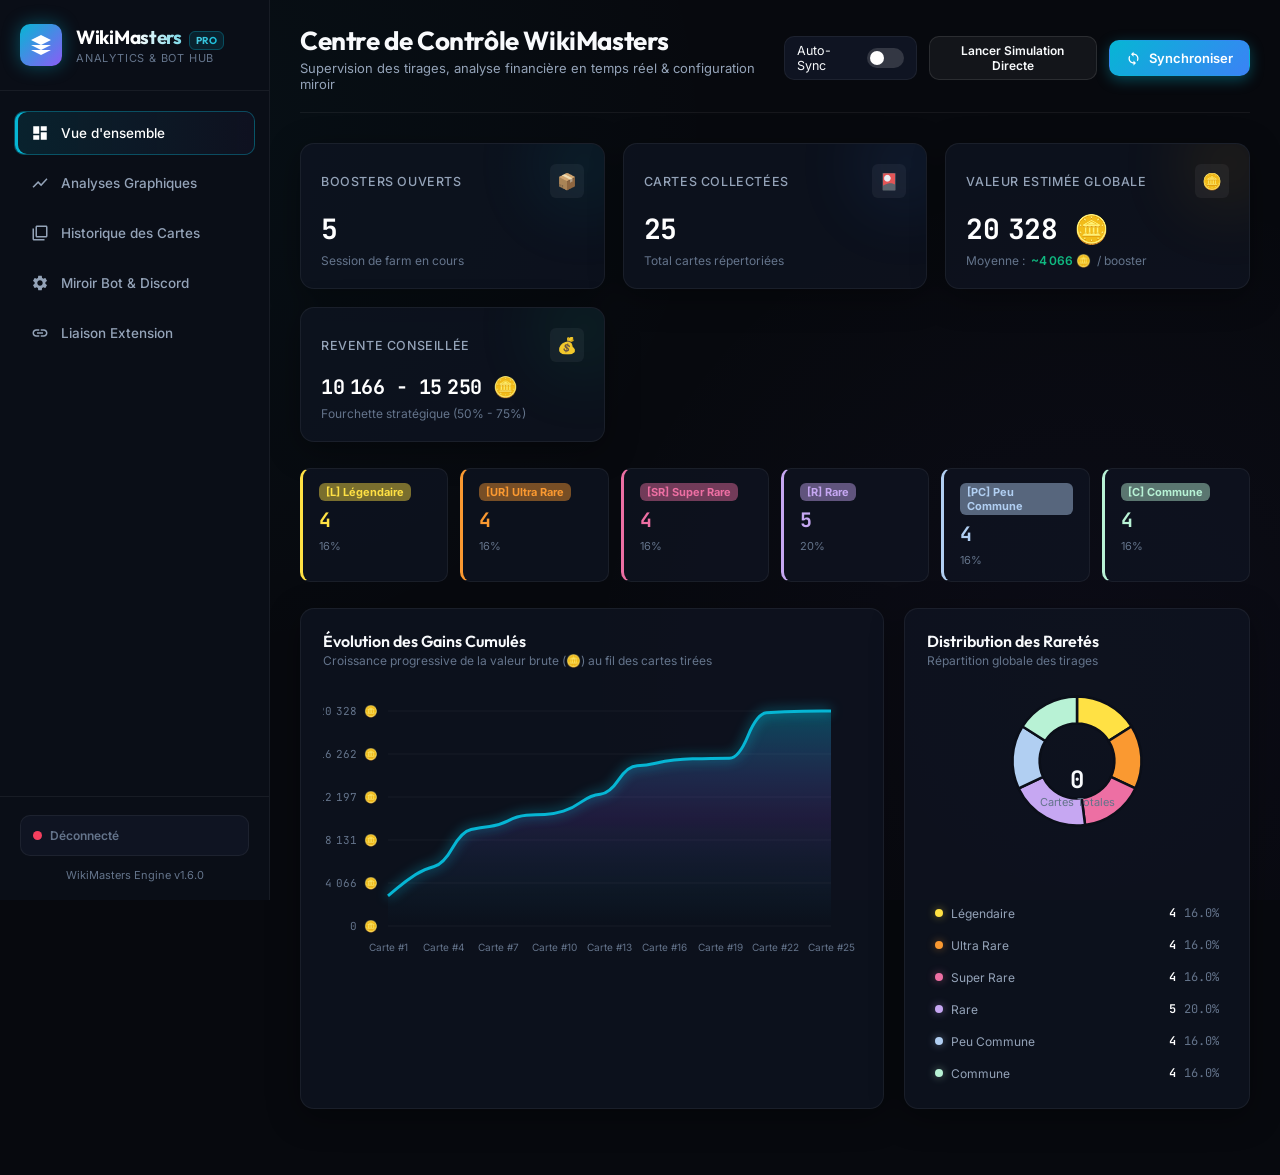
==== dashboard/index.html @ 85a4d736 "first commit" ====
<!DOCTYPE html>
<html lang="fr">
<head>
  <meta charset="UTF-8">
  <meta name="viewport" content="width=device-width, initial-scale=1.0">
  <title>WikiMasters — Dashboard Central & Moteur Économique</title>
  <meta name="description" content="Dashboard Web moderne pour centraliser les statistiques, l'historique et la configuration de l'extension WikiMasters.">
  <link rel="stylesheet" href="./styles.css">
  <link rel="icon" href="data:image/svg+xml,<svg xmlns='http://www.w3.org/2000/svg' viewBox='0 0 24 24' fill='%2306b6d4'><path d='M12 2L2 7l10 5 10-5-10-5zM2 17l10 5 10-5M2 12l10 5 10-5'/></svg>">
</head>
<body>

  <div class="dashboard-layout">
    <!-- ====================================================================
         SIDEBAR NAVIGATION GAUCHE
         ==================================================================== -->
    <aside class="dashboard-sidebar">
      <div class="brand-section">
        <div class="brand-logo-icon">
          <svg width="24" height="24" viewBox="0 0 24 24" fill="#ffffff">
            <path d="M12 2L2 7l10 5 10-5-10-5zM2 17l10 5 10-5M2 12l10 5 10-5"/>
          </svg>
        </div>
        <div>
          <div class="brand-title">WikiMasters <span class="brand-badge">PRO</span></div>
          <div class="brand-subtitle">Analytics & Bot Hub</div>
        </div>
      </div>

      <nav class="nav-menu">
        <a class="nav-item active" data-tab="tab-overview" id="nav-overview">
          <svg class="nav-icon" viewBox="0 0 24 24"><path d="M3 13h8V3H3v10zm0 8h8v-6H3v6zm10 0h8V11h-8v10zm0-18v6h8V3h-8z"/></svg>
          Vue d'ensemble
        </a>
        <a class="nav-item" data-tab="tab-charts" id="nav-charts">
          <svg class="nav-icon" viewBox="0 0 24 24"><path d="M3.5 18.49l6-6.01 4 4L22 6.92l-1.41-1.41-7.09 7.97-4-4L2 16.99z"/></svg>
          Analyses Graphiques
        </a>
        <a class="nav-item" data-tab="tab-cards" id="nav-cards">
          <svg class="nav-icon" viewBox="0 0 24 24"><path d="M4 6H2v14c0 1.1.9 2 2 2h14v-2H4V6zm16-4H8c-1.1 0-2 .9-2 2v12c0 1.1.9 2 2 2h12c1.1 0 2-.9 2-2V4c0-1.1-.9-2-2-2zm0 14H8V4h12v12z"/></svg>
          Historique des Cartes
        </a>
        <a class="nav-item" data-tab="tab-config" id="nav-config">
          <svg class="nav-icon" viewBox="0 0 24 24"><path d="M19.14 12.94c.04-.3.06-.61.06-.94 0-.32-.02-.64-.07-.94l2.03-1.58c.18-.14.23-.41.12-.61l-1.92-3.32c-.12-.22-.37-.29-.59-.22l-2.39.96c-.5-.38-1.03-.7-1.62-.94l-.36-2.54c-.04-.24-.24-.41-.48-.41h-3.84c-.24 0-.43.17-.47.41l-.36 2.54c-.59.24-1.13.57-1.62.94l-2.39-.96c-.22-.08-.47 0-.59.22L2.74 8.87c-.12.21-.08.47.12.61l2.03 1.58c-.05.3-.09.63-.09.94s.02.64.07.94l-2.03 1.58c-.18.14-.23.41-.12.61l1.92 3.32c.12.22.37.29.59.22l2.39-.96c.5.38 1.03.7 1.62.94l.36 2.54c.05.24.24.41.48.41h3.84c.24 0 .44-.17.47-.41l.36-2.54c.59-.24 1.13-.56 1.62-.94l2.39.96c.22.08.47 0 .59-.22l1.92-3.32c.12-.22.07-.47-.12-.61l-2.01-1.58zM12 15.6c-1.98 0-3.6-1.62-3.6-3.6s1.62-3.6 3.6-3.6 3.6 1.62 3.6 3.6-1.62 3.6-3.6 3.6z"/></svg>
          Miroir Bot & Discord
        </a>
        <a class="nav-item" data-tab="tab-bridge" id="nav-bridge">
          <svg class="nav-icon" viewBox="0 0 24 24"><path d="M17 7h-4v2h4c1.65 0 3 1.35 3 3s-1.35 3-3 3h-4v2h4c2.76 0 5-2.24 5-5s-2.24-5-5-5zm-6 8H7c-1.65 0-3-1.35-3-3s1.35-3 3-3h4V7H7c-2.76 0-5 2.24-5 5s2.24 5 5 5h4v-2zm-3-4h8v2H8z"/></svg>
          Liaison Extension
        </a>
      </nav>

      <div class="sidebar-footer">
        <div class="sidebar-status-box">
          <div class="status-indicator">
            <span class="status-dot disconnected" id="sidebar-status-dot"></span>
            <span id="sidebar-status-text">Déconnecté</span>
          </div>
        </div>
        <p style="text-align: center;">WikiMasters Engine v1.6.0</p>
      </div>
    </aside>

    <!-- ====================================================================
         CONTENU PRINCIPAL DU DASHBOARD
         ==================================================================== -->
    <main class="dashboard-main">
      
      <!-- TOP HEADER BAR -->
      <header class="top-header">
        <div class="header-title-group">
          <h1>Centre de Contrôle WikiMasters</h1>
          <p>Supervision des tirages, analyse financière en temps réel & configuration miroir</p>
        </div>

        <div class="header-actions">
          <div class="auto-sync-wrapper">
            <span>Auto-Sync</span>
            <label class="switch">
              <input type="checkbox" id="toggle-auto-sync">
              <span class="slider"></span>
            </label>
          </div>

          <button class="btn btn-secondary btn-sm" id="btn-toggle-simulation">
            Lancer Simulation Directe
          </button>

          <button class="btn btn-primary" id="btn-sync-now">
            <svg width="15" height="15" viewBox="0 0 24 24" fill="currentColor"><path d="M12 4V1L8 5l4 4V6c3.31 0 6 2.69 6 6 0 1.01-.25 1.97-.7 2.8l1.46 1.46C19.54 15.03 20 13.57 20 12c0-4.42-3.58-8-8-8zm0 14c-3.31 0-6-2.69-6-6 0-1.01.25-1.97.7-2.8L5.24 7.74C4.46 8.97 4 10.43 4 12c0 4.42 3.58 8 8 8v3l4-4-4-4v3z"/></svg>
            Synchroniser
          </button>
        </div>
      </header>

      <!-- ==================================================================
           ONGLET 1 : VUE D'ENSEMBLE (KPIs & RÉSUMÉ)
           ================================================================== -->
      <section class="tab-pane active" id="tab-overview">
        <!-- GRILLE DES KPIS -->
        <div class="kpi-grid">
          <div class="kpi-card">
            <div class="kpi-card-glow"></div>
            <div class="kpi-header">
              <span class="kpi-label">Boosters Ouverts</span>
              <div class="kpi-icon-box">📦</div>
            </div>
            <div class="kpi-value" id="kpi-val-boosters">0</div>
            <div class="kpi-subtext">Session de farm en cours</div>
          </div>

          <div class="kpi-card">
            <div class="kpi-card-glow" style="background: var(--cyber-blue);"></div>
            <div class="kpi-header">
              <span class="kpi-label">Cartes Collectées</span>
              <div class="kpi-icon-box">🎴</div>
            </div>
            <div class="kpi-value" id="kpi-val-cards">0</div>
            <div class="kpi-subtext">Total cartes répertoriées</div>
          </div>

          <div class="kpi-card">
            <div class="kpi-card-glow" style="background: var(--cyber-amber);"></div>
            <div class="kpi-header">
              <span class="kpi-label">Valeur Estimée Globale</span>
              <div class="kpi-icon-box">🪙</div>
            </div>
            <div class="kpi-value" id="kpi-val-total-value">0 🪙</div>
            <div class="kpi-subtext">
              Moyenne : <span class="highlight-gain" id="kpi-val-avg-booster">~0 🪙</span> / booster
            </div>
          </div>

          <div class="kpi-card">
            <div class="kpi-card-glow" style="background: var(--cyber-emerald);"></div>
            <div class="kpi-header">
              <span class="kpi-label">Revente Conseillée</span>
              <div class="kpi-icon-box">💰</div>
            </div>
            <div class="kpi-value" style="font-size: 20px;" id="kpi-val-resale-range">0 - 0 🪙</div>
            <div class="kpi-subtext">Fourchette stratégique (50% - 75%)</div>
          </div>
        </div>

        <!-- BANDEAU DES RARETÉS -->
        <div class="rarity-pills-strip">
          <div class="rarity-pill-card" style="border-left: 3px solid var(--gem-l);">
            <div class="pill-header">
              <span class="pill-tag" style="background: var(--gem-l-glow); color: var(--gem-l);">[L] Légendaire</span>
            </div>
            <div class="pill-count" id="pill-count-l" style="color: var(--gem-l);">0</div>
            <div class="pill-rate" id="pill-rate-l">0.0%</div>
          </div>

          <div class="rarity-pill-card" style="border-left: 3px solid var(--gem-ur);">
            <div class="pill-header">
              <span class="pill-tag" style="background: var(--gem-ur-glow); color: var(--gem-ur);">[UR] Ultra Rare</span>
            </div>
            <div class="pill-count" id="pill-count-ur" style="color: var(--gem-ur);">0</div>
            <div class="pill-rate" id="pill-rate-ur">0.0%</div>
          </div>

          <div class="rarity-pill-card" style="border-left: 3px solid var(--gem-sr);">
            <div class="pill-header">
              <span class="pill-tag" style="background: var(--gem-sr-glow); color: var(--gem-sr);">[SR] Super Rare</span>
            </div>
            <div class="pill-count" id="pill-count-sr" style="color: var(--gem-sr);">0</div>
            <div class="pill-rate" id="pill-rate-sr">0.0%</div>
          </div>

          <div class="rarity-pill-card" style="border-left: 3px solid var(--gem-r);">
            <div class="pill-header">
              <span class="pill-tag" style="background: var(--gem-r-glow); color: var(--gem-r);">[R] Rare</span>
            </div>
            <div class="pill-count" id="pill-count-r" style="color: var(--gem-r);">0</div>
            <div class="pill-rate" id="pill-rate-r">0.0%</div>
          </div>

          <div class="rarity-pill-card" style="border-left: 3px solid var(--gem-pc);">
            <div class="pill-header">
              <span class="pill-tag" style="background: var(--gem-pc-glow); color: var(--gem-pc);">[PC] Peu Commune</span>
            </div>
            <div class="pill-count" id="pill-count-pc" style="color: var(--gem-pc);">0</div>
            <div class="pill-rate" id="pill-rate-pc">0.0%</div>
          </div>

          <div class="rarity-pill-card" style="border-left: 3px solid var(--gem-c);">
            <div class="pill-header">
              <span class="pill-tag" style="background: var(--gem-c-glow); color: var(--gem-c);">[C] Commune</span>
            </div>
            <div class="pill-count" id="pill-count-c" style="color: var(--gem-c);">0</div>
            <div class="pill-rate" id="pill-rate-c">0.0%</div>
          </div>
        </div>

        <!-- GRAPHIQUES DE LA VUE D'ENSEMBLE -->
        <div class="charts-grid-2col">
          <!-- AREA CHART GAINS CUMULÉS -->
          <div class="chart-card">
            <div class="chart-card-header">
              <div class="chart-title-box">
                <h3>Évolution des Gains Cumulés</h3>
                <p>Croissance progressive de la valeur brute (🪙) au fil des cartes tirées</p>
              </div>
            </div>
            <div class="canvas-container">
              <canvas id="canvas-gains-evolution"></canvas>
              <div class="custom-chart-tooltip" id="tooltip-gains-chart"></div>
            </div>
          </div>

          <!-- DONUT CHART RARETÉS -->
          <div class="chart-card">
            <div class="chart-card-header">
              <div class="chart-title-box">
                <h3>Distribution des Raretés</h3>
                <p>Répartition globale des tirages</p>
              </div>
            </div>
            <div class="donut-chart-wrapper">
              <div class="donut-canvas-box">
                <canvas id="canvas-rarity-donut"></canvas>
                <div class="donut-center-info">
                  <div class="donut-center-count" id="donut-center-count">0</div>
                  <div class="donut-center-label" id="donut-center-label">Cartes Totales</div>
                </div>
              </div>
              <div class="donut-legend-container" id="donut-rarity-legend"></div>
            </div>
          </div>
        </div>
      </section>

      <!-- ==================================================================
           ONGLET 2 : ANALYSES GRAPHIQUES APPROFONDIES
           ================================================================== -->
      <section class="tab-pane" id="tab-charts">
        <div class="chart-card" style="margin-bottom: 24px;">
          <div class="chart-card-header">
            <div class="chart-title-box">
              <h3>Paliers de Prix de Revente du Marché</h3>
              <p>Classement du volume de cartes par tranche de valeur économique réelle (en 🪙)</p>
            </div>
          </div>
          <div class="canvas-container" style="height: 250px;">
            <canvas id="canvas-price-tiers"></canvas>
          </div>
        </div>

        <div class="charts-grid-2col">
          <div class="chart-card">
            <div class="chart-card-header">
              <div class="chart-title-box">
                <h3>Métriques & Performance Financière</h3>
                <p>Indicateurs clés de rentabilité et retour sur investissement</p>
              </div>
            </div>
            <div style="display: grid; grid-template-columns: 1fr 1fr; gap: 14px; margin-top: 10px;">
              <div class="stat-cell">
                <div class="stat-cell-label">Carte la plus chère tirée</div>
                <div class="stat-cell-value" id="metrics-top-card" style="color: var(--gem-l);">--</div>
                <div style="font-size: 11px; color: var(--text-muted); margin-top: 2px;" id="metrics-top-card-name">Aucune carte</div>
              </div>
              <div class="stat-cell">
                <div class="stat-cell-label">Moyenne Réelle / Carte</div>
                <div class="stat-cell-value" id="metrics-avg-card" style="color: var(--cyber-cyan);">0 🪙</div>
                <div style="font-size: 11px; color: var(--text-muted); margin-top: 2px;">Sur toutes les raretés</div>
              </div>
              <div class="stat-cell">
                <div class="stat-cell-label">Revente Moyenne / Booster</div>
                <div class="stat-cell-value" id="metrics-resale-booster" style="color: var(--cyber-emerald);">0 🪙</div>
                <div style="font-size: 11px; color: var(--text-muted); margin-top: 2px;">Conseil (50% - 75%)</div>
              </div>
              <div class="stat-cell">
                <div class="stat-cell-label">Taux Drops Rares (SR, UR, L)</div>
                <div class="stat-cell-value" id="metrics-high-tier-rate" style="color: var(--gem-sr);">0.0%</div>
                <div style="font-size: 11px; color: var(--text-muted); margin-top: 2px;">Volume premium</div>
              </div>
            </div>
          </div>

          <div class="chart-card">
            <div class="chart-card-header">
              <div class="chart-title-box">
                <h3>Stratégie de Revente Recommandée</h3>
                <p>Conseils automatiques d'enchères et vente rapide</p>
              </div>
            </div>
            <div style="display: flex; flex-direction: column; gap: 10px; font-size: 12.5px; line-height: 1.5; color: var(--text-secondary); margin-top: 6px;">
              <div style="padding: 10px 14px; background: rgba(255, 225, 68, 0.08); border-left: 3px solid var(--gem-l); border-radius: 4px;">
                <strong style="color: var(--gem-l);">Cartes Légendaires & UR :</strong> Mettre aux enchères à 75% du prix moyen pour maximiser le bénéfice en 🪙.
              </div>
              <div style="padding: 10px 14px; background: rgba(6, 182, 212, 0.08); border-left: 3px solid var(--cyber-cyan); border-radius: 4px;">
                <strong style="color: var(--cyber-cyan);">Cartes Super Rares & Rares :</strong> Vente directe immédiate à 60% pour une rotation rapide de trésorerie.
              </div>
              <div style="padding: 10px 14px; background: rgba(184, 242, 213, 0.08); border-left: 3px solid var(--gem-c); border-radius: 4px;">
                <strong style="color: var(--gem-c);">Cartes Communes :</strong> Défausser ou revente en lot au prix plancher (50%).
              </div>
            </div>
          </div>
        </div>
      </section>

      <!-- ==================================================================
           ONGLET 3 : HISTORIQUE DES CARTES & TABLEAU INTERACTIF
           ================================================================== -->
      <section class="tab-pane" id="tab-cards">
        <div class="table-controls-bar">
          <div class="search-input-box">
            <svg class="search-icon" viewBox="0 0 24 24"><path d="M15.5 14h-.79l-.28-.27C15.41 12.59 16 11.11 16 9.5 16 5.91 13.09 3 9.5 3S3 5.91 3 9.5 5.91 16 9.5 16c1.61 0 3.09-.59 4.23-1.57l.27.28v.79l5 4.99L20.49 19l-4.99-5zm-6 0C7.01 14 5 11.99 5 9.5S7.01 5 9.5 5 14 7.01 14 9.5 11.99 14 9.5 14z"/></svg>
            <input type="text" id="table-search-input" placeholder="Rechercher une carte par nom ou mot-clé...">
          </div>

          <div class="filter-chips-group">
            <button class="filter-chip active" data-rarity="ALL">Toutes</button>
            <button class="filter-chip" data-rarity="L">Légendaires</button>
            <button class="filter-chip" data-rarity="UR">Ultra Rares</button>
            <button class="filter-chip" data-rarity="SR">Super Rares</button>
            <button class="filter-chip" data-rarity="R">Rares</button>
            <button class="filter-chip" data-rarity="PC">Peu Communes</button>
            <button class="filter-chip" data-rarity="C">Communes</button>
          </div>

          <div style="display: flex; align-items: center; gap: 8px;">
            <span style="font-size: 12px; color: var(--text-muted);">Afficher :</span>
            <select id="items-per-page-select" class="form-input" style="width: 75px; padding: 6px 8px;">
              <option value="10">10</option>
              <option value="25">25</option>
              <option value="50">50</option>
              <option value="100">100</option>
            </select>
          </div>
        </div>

        <div class="table-card-container">
          <table class="custom-table">
            <thead>
              <tr>
                <th class="sortable" data-sort="name">Carte</th>
                <th class="sortable" data-sort="rarity">Rareté</th>
                <th class="sortable" data-sort="price">Prix Marché</th>
                <th>Conseil Revente (50-75%)</th>
                <th>Tirage</th>
                <th class="sortable" data-sort="timestamp">Date & Heure</th>
                <th>Actions</th>
              </tr>
            </thead>
            <tbody id="cards-table-body">
              <!-- Rempli dynamiquement par app.js -->
            </tbody>
          </table>

          <div class="table-pagination-bar">
            <span id="pagination-info-text">Chargement...</span>
            <div class="pagination-controls" id="pagination-buttons-container"></div>
          </div>
        </div>
      </section>

      <!-- ==================================================================
           ONGLET 4 : CONFIGURATION MIROIR (BOT & DISCORD)
           ================================================================== -->
      <section class="tab-pane" id="tab-config">
        <div class="config-grid">
          <!-- CARTE DISCORD WEBHOOK -->
          <div class="config-card">
            <div class="config-card-header">
              <h3>
                <svg width="20" height="20" viewBox="0 0 24 24" fill="#5865F2"><path d="M20.317 4.37a19.791 19.791 0 0 0-4.885-1.515.074.074 0 0 0-.079.037c-.21.375-.444.864-.608 1.25a18.27 18.27 0 0 0-5.487 0 12.64 12.64 0 0 0-.617-1.25.077.077 0 0 0-.079-.037A19.736 19.736 0 0 0 3.677 4.37a.07.07 0 0 0-.032.027C.533 9.046-.32 13.58.099 18.057a.082.082 0 0 0 .031.057 19.9 19.9 0 0 0 5.993 3.03.078.078 0 0 0 .084-.028c.462-.63.874-1.295 1.226-1.994.021-.041.001-.09-.041-.106a13.107 13.107 0 0 1-1.872-.892.077.077 0 0 1-.008-.128 10.2 10.2 0 0 0 .372-.292.074.074 0 0 1 .077-.01c3.929 1.793 8.18 1.793 12.061 0a.074.074 0 0 1 .078.01c.12.098.246.198.373.292a.077.077 0 0 1-.006.127 12.299 12.299 0 0 1-1.873.893.077.077 0 0 0-.041.107c.36.698.772 1.362 1.225 1.993a.076.076 0 0 0 .084.028 19.839 19.839 0 0 0 6.002-3.03.077.077 0 0 0 .032-.054c.5-5.177-.838-9.674-3.549-13.66a.061.061 0 0 0-.031-.028z"/></svg>
                Notifications & Webhook Discord
              </h3>
              <label class="switch">
                <input type="checkbox" id="cfg-discord-enabled">
                <span class="slider"></span>
              </label>
            </div>

            <div class="form-group">
              <label class="form-label" for="cfg-webhook-url">URL du Webhook Discord Principal</label>
              <input type="text" id="cfg-webhook-url" class="form-input" placeholder="https://discord.com/api/webhooks/...">
              <div class="form-hint">Webhook vers lequel seront envoyés les embeds de tirage</div>
            </div>

            <div class="form-group">
              <label class="form-label" for="cfg-discord-user-id">ID Utilisateur Discord (Mentions)</label>
              <input type="text" id="cfg-discord-user-id" class="form-input" placeholder="Ex: 123456789012345678">
              <div class="form-hint">Recevra un ping &lt;@ID&gt; lors des drops majeurs (Légendaires / UR)</div>
            </div>

            <div class="form-group">
              <label class="form-label" for="cfg-pause-thread-id">ID du Fil / Salon de Pause</label>
              <input type="text" id="cfg-pause-thread-id" class="form-input" placeholder="Ex: 987654321098765432">
              <div class="form-hint">Fil Discord pour notifier les débuts et fins de cycles de repos</div>
            </div>

            <div class="form-group">
              <label class="form-label" for="cfg-target-cards">Cartes Prioritaires Ciblées (séparées par virgule)</label>
              <input type="text" id="cfg-target-cards" class="form-input" placeholder="Adèle Castillon, Albert Einstein...">
            </div>

            <button class="btn btn-secondary" id="btn-test-discord-webhook" style="width: 100%;">
              Tester le Webhook Discord
            </button>
          </div>

          <!-- CARTE ROUTAGE MULTI-FILS DISCORD -->
          <div class="config-card">
            <div class="config-card-header">
              <h3>Routage des Alertes par Fil Discord</h3>
            </div>

            <!-- ROUTAGE PAR RARETÉ -->
            <div class="form-group">
              <div style="display: flex; justify-content: space-between; align-items: center; margin-bottom: 8px;">
                <span class="form-label" style="margin-bottom: 0;">Routage par Rareté (Thread ID)</span>
                <label class="switch">
                  <input type="checkbox" id="cfg-rarity-routing-toggle">
                  <span class="slider"></span>
                </label>
              </div>

              <div class="routing-threads-list" id="cfg-rarity-threads-group">
                <div class="thread-row">
                  <span class="thread-badge" style="background: var(--gem-l-glow); color: var(--gem-l);">Légendaire</span>
                  <input type="text" id="cfg-thread-l" class="form-input" placeholder="Thread ID Légendaires">
                </div>
                <div class="thread-row">
                  <span class="thread-badge" style="background: var(--gem-ur-glow); color: var(--gem-ur);">Ultra Rare</span>
                  <input type="text" id="cfg-thread-ur" class="form-input" placeholder="Thread ID Ultra Rares">
                </div>
                <div class="thread-row">
                  <span class="thread-badge" style="background: var(--gem-sr-glow); color: var(--gem-sr);">Super Rare</span>
                  <input type="text" id="cfg-thread-sr" class="form-input" placeholder="Thread ID Super Rares">
                </div>
                <div class="thread-row">
                  <span class="thread-badge" style="background: var(--gem-r-glow); color: var(--gem-r);">Rare</span>
                  <input type="text" id="cfg-thread-r" class="form-input" placeholder="Thread ID Rares">
                </div>
                <div class="thread-row">
                  <span class="thread-badge" style="background: var(--gem-pc-glow); color: var(--gem-pc);">Peu Commune</span>
                  <input type="text" id="cfg-thread-pc" class="form-input" placeholder="Thread ID Peu Communes">
                </div>
                <div class="thread-row">
                  <span class="thread-badge" style="background: var(--gem-c-glow); color: var(--gem-c);">Commune</span>
                  <input type="text" id="cfg-thread-c" class="form-input" placeholder="Thread ID Communes">
                </div>
              </div>
            </div>

            <!-- ROUTAGE PAR PALIERS DE PRIX -->
            <div class="form-group" style="margin-top: 18px;">
              <div style="display: flex; justify-content: space-between; align-items: center; margin-bottom: 8px;">
                <span class="form-label" style="margin-bottom: 0;">Routage par Palier de Prix (Thread ID)</span>
                <label class="switch">
                  <input type="checkbox" id="cfg-price-routing-toggle">
                  <span class="slider"></span>
                </label>
              </div>

              <div class="routing-threads-list" id="cfg-price-threads-group">
                <div class="thread-row">
                  <span class="thread-badge" style="background: rgba(255, 225, 68, 0.2); color: #ffe144;">+1000 🪙</span>
                  <input type="text" id="cfg-thread-tier1000" class="form-input" placeholder="Thread ID +1000 🪙">
                </div>
                <div class="thread-row">
                  <span class="thread-badge" style="background: rgba(250, 153, 49, 0.2); color: #fa9931;">250-1000 🪙</span>
                  <input type="text" id="cfg-thread-tier250" class="form-input" placeholder="Thread ID 250-1000 🪙">
                </div>
                <div class="thread-row">
                  <span class="thread-badge" style="background: rgba(237, 111, 163, 0.2); color: #ed6fa3;">100-250 🪙</span>
                  <input type="text" id="cfg-thread-tier100" class="form-input" placeholder="Thread ID 100-250 🪙">
                </div>
                <div class="thread-row">
                  <span class="thread-badge" style="background: rgba(198, 167, 242, 0.2); color: #c6a7f2;">50-100 🪙</span>
                  <input type="text" id="cfg-thread-tier50" class="form-input" placeholder="Thread ID 50-100 🪙">
                </div>
                <div class="thread-row">
                  <span class="thread-badge" style="background: rgba(177, 207, 242, 0.2); color: #b1cff2;">0-50 🪙</span>
                  <input type="text" id="cfg-thread-tier0" class="form-input" placeholder="Thread ID 0-50 🪙">
                </div>
              </div>
            </div>
          </div>

          <!-- CARTE TEMPORISATIONS BOT & CYCLES HUMAINS -->
          <div class="config-card">
            <div class="config-card-header">
              <h3>Temporisations & Cycles Humains du Bot</h3>
            </div>

            <div class="form-group">
              <label class="form-label">Délais de Clics Bot (millisecondes)</label>
              <div class="form-row-2col">
                <div>
                  <input type="number" id="cfg-min-click-delay" class="form-input" placeholder="Min (ms)" value="1500">
                  <div class="form-hint">Délai minimum</div>
                </div>
                <div>
                  <input type="number" id="cfg-max-click-delay" class="form-input" placeholder="Max (ms)" value="2200">
                  <div class="form-hint">Délai maximum</div>
                </div>
              </div>
            </div>

            <div class="form-group">
              <label class="form-label">Temporisations entre Boosters (secondes)</label>
              <div class="form-row-2col">
                <div>
                  <input type="number" step="0.1" id="cfg-min-booster-wait" class="form-input" placeholder="Min (sec)" value="2.0">
                  <div class="form-hint">Attente min</div>
                </div>
                <div>
                  <input type="number" step="0.1" id="cfg-max-booster-wait" class="form-input" placeholder="Max (sec)" value="4.0">
                  <div class="form-hint">Attente max</div>
                </div>
              </div>
            </div>

            <div class="form-group" style="margin-top: 20px;">
              <div style="display: flex; justify-content: space-between; align-items: center; margin-bottom: 8px;">
                <span class="form-label" style="margin-bottom: 0;">Gestion des Cycles Humains (Farm & Pauses)</span>
                <label class="switch">
                  <input type="checkbox" id="cfg-human-cycles-toggle" checked>
                  <span class="slider"></span>
                </label>
              </div>

              <div id="cfg-human-cycles-settings">
                <div class="form-row-2col" style="margin-bottom: 10px;">
                  <div>
                    <label class="form-label">Temps Actif Min (min)</label>
                    <input type="number" id="cfg-min-active-min" class="form-input" value="35">
                  </div>
                  <div>
                    <label class="form-label">Temps Actif Max (min)</label>
                    <input type="number" id="cfg-max-active-min" class="form-input" value="50">
                  </div>
                </div>

                <div class="form-row-2col">
                  <div>
                    <label class="form-label">Pause Min (min)</label>
                    <input type="number" id="cfg-min-break-min" class="form-input" value="10">
                  </div>
                  <div>
                    <label class="form-label">Pause Max (min)</label>
                    <input type="number" id="cfg-max-break-min" class="form-input" value="25">
                  </div>
                </div>
              </div>
            </div>

            <div style="display: flex; gap: 10px; margin-top: 24px;">
              <button class="btn btn-primary" id="btn-save-discord-config" style="flex: 1;">
                Enregistrer la Configuration
              </button>
            </div>
          </div>

          <!-- ACTIONS DE GESTION DES DONNÉES -->
          <div class="config-card">
            <div class="config-card-header">
              <h3>Sauvegarde & Actions Globales</h3>
            </div>

            <p style="font-size: 13px; color: var(--text-secondary); margin-bottom: 18px;">
              Exportez ou réinitialisez l'intégralité des données en mémoire locale du dashboard.
            </p>

            <div style="display: flex; flex-direction: column; gap: 10px;">
              <button class="btn btn-secondary" id="btn-export-data">
                <svg width="15" height="15" viewBox="0 0 24 24" fill="currentColor"><path d="M19 9h-4V3H9v6H5l7 7 7-7zM5 18v2h14v-2H5z"/></svg>
                Exporter les Données en JSON
              </button>

              <button class="btn btn-danger" id="btn-reset-data">
                <svg width="15" height="15" viewBox="0 0 24 24" fill="currentColor"><path d="M6 19c0 1.1.9 2 2 2h8c1.1 0 2-.9 2-2V7H6v12zM19 4h-3.5l-1-1h-5l-1 1H5v2h14V4z"/></svg>
                Réinitialiser les Statistiques & Tirages
              </button>
            </div>
          </div>
        </div>
      </section>

      <!-- ==================================================================
           ONGLET 5 : LIAISON EXTENSION DIRECTE (externally_connectable)
           ================================================================== -->
      <section class="tab-pane" id="tab-bridge">
        <div class="extension-bridge-card">
          <h2 style="font-family: 'Outfit', sans-serif; font-size: 20px; margin-bottom: 10px;">Liaison Directe Extension Chrome</h2>
          <p style="font-size: 13px; color: var(--text-secondary); margin-bottom: 20px;">
            Permet au dashboard de communiquer directement avec le Service Worker de l'extension via le protocole Chrome <code>externally_connectable</code> et <code>chrome.runtime.sendMessage</code>.
          </p>

          <div class="bridge-status-banner">
            <div>
              <div style="font-size: 11px; color: var(--text-muted); text-transform: uppercase;">Statut de Connexion</div>
              <div style="font-weight: 700; font-size: 15px; color: #ffffff; display: flex; align-items: center; gap: 8px; margin-top: 3px;">
                <span class="status-dot disconnected" id="header-status-dot"></span>
                <span id="header-status-text">Déconnecté</span>
              </div>
            </div>
          </div>

          <div class="form-group">
            <label class="form-label" for="input-extension-id">ID Unique de l'Extension Chrome (<code>chrome.runtime.id</code>)</label>
            <div style="display: flex; gap: 10px;">
              <input type="text" id="input-extension-id" class="form-input" placeholder="Ex: efnmjlkgeebfkocflhbbpccohckckhbe">
              <button class="btn btn-primary" id="btn-save-extension-id" style="flex-shrink: 0;">
                Sauvegarder & Connecter
              </button>
            </div>
            <div class="form-hint">
              Trouvez cet ID dans <code>chrome://extensions</code> sous l'extension WikiMasters / WikiLogix en mode développeur.
            </div>
          </div>

          <div style="margin-top: 24px;">
            <label class="form-label">Journal de Communication en Direct (Console Bridge)</label>
            <div class="bridge-logs-box" id="bridge-log-console">
              <!-- Logs temps réel -->
            </div>
          </div>
        </div>
      </section>

    </main>
  </div>

  <!-- ====================================================================
       MODALE DÉTAIL DE CARTE HOLOGRAPHIQUE
       ==================================================================== -->
  <div class="modal-backdrop" id="card-detail-modal">
    <div class="modal-card">
      <div class="modal-header-gem">
        <div>
          <span class="rarity-badge" id="modal-card-badge">Légendaire</span>
          <h2 class="modal-card-name" id="modal-card-name" style="margin-top: 6px;">Adèle Castillon</h2>
        </div>
        <button class="modal-close-btn" id="modal-close-btn">&times;</button>
      </div>

      <div class="modal-body">
        <div class="hologram-preview-box" id="modal-hologram-box">
          <div style="font-size: 36px; margin-bottom: 6px;">✨</div>
          <div style="font-size: 12px; font-weight: 700; letter-spacing: 1px; color: #ffffff; text-transform: uppercase;">
            Carte WikiMasters Officielle
          </div>
        </div>

        <p id="modal-card-desc" style="font-size: 13px; color: var(--text-secondary); line-height: 1.5; font-style: italic;">
          Description encyclopédique de la carte...
        </p>

        <div class="modal-stats-grid">
          <div class="stat-cell">
            <div class="stat-cell-label">Prix Moyen Marché</div>
            <div class="stat-cell-value" id="modal-val-avg" style="color: var(--cyber-amber);">0 🪙</div>
          </div>

          <div class="stat-cell">
            <div class="stat-cell-label">Conseil Revente (50-75%)</div>
            <div class="stat-cell-value" id="modal-val-resale" style="color: var(--cyber-emerald);">0 - 0 🪙</div>
          </div>

          <div class="stat-cell">
            <div class="stat-cell-label">Fourchette Marché (Min-Max)</div>
            <div class="stat-cell-value" id="modal-val-market-range">0 - 0 🪙</div>
          </div>

          <div class="stat-cell">
            <div class="stat-cell-label">Stats Combat (ATK / DEF)</div>
            <div class="stat-cell-value" id="modal-val-combat">⚔️ - / 🛡️ -</div>
          </div>

          <div class="stat-cell">
            <div class="stat-cell-label">Position Booster</div>
            <div class="stat-cell-value" id="modal-val-booster-idx">Carte #1 sur 5</div>
          </div>

          <div class="stat-cell">
            <div class="stat-cell-label">Horodatage du Tirage</div>
            <div class="stat-cell-value" id="modal-val-timestamp" style="font-size: 13px;">--</div>
          </div>
        </div>
      </div>
    </div>
  </div>

  <!-- CONTENEUR DES TOASTS NOTIFICATIONS -->
  <div class="toast-container" id="toast-container"></div>

  <!-- SCRIPTS -->
  <script src="./app.js"></script>
</body>
</html>
---- dashboard/styles.css ----
/* ============================================================================
   WikiMasters Web Dashboard - Deep Cyber & Gemstones Design System
   Aesthetics: Deep Obsidian, Glassmorphism, Neon Cyan & Vibrant Gemstone Accents
   ============================================================================ */

@import url('https://fonts.googleapis.com/css2?family=Inter:wght@300;400;500;600;700&family=JetBrains+Mono:wght@400;500;600;700&family=Outfit:wght@400;500;600;700;800&display=swap');

:root {
  /* Fondations Couleurs Obscures */
  --bg-app: #07090e;
  --bg-sidebar: #0a0e17;
  --bg-card: rgba(15, 20, 34, 0.75);
  --bg-card-hover: rgba(22, 29, 50, 0.85);
  --bg-card-solid: #0f1422;
  --bg-input: #0a0e1a;
  --bg-modal-backdrop: rgba(4, 7, 14, 0.85);

  /* Bordures & Séparateurs Glass */
  --border-subtle: rgba(255, 255, 255, 0.06);
  --border-glass: rgba(255, 255, 255, 0.1);
  --border-glass-focus: rgba(6, 182, 212, 0.5);
  --border-glow: 0 0 15px rgba(6, 182, 212, 0.25);

  /* Accents Cyber & Néons */
  --cyber-cyan: #06b6d4;
  --cyber-cyan-glow: rgba(6, 182, 212, 0.4);
  --cyber-blue: #3b82f6;
  --cyber-purple: #8b5cf6;
  --cyber-indigo: #6366f1;
  --cyber-emerald: #10b981;
  --cyber-rose: #f43f5e;
  --cyber-amber: #f59e0b;

  /* Couleurs Officielles Raretés Gemstones */
  --gem-l: #ffe144;
  --gem-l-glow: rgba(255, 225, 68, 0.45);
  --gem-ur: #fa9931;
  --gem-ur-glow: rgba(250, 153, 49, 0.45);
  --gem-sr: #ed6fa3;
  --gem-sr-glow: rgba(237, 111, 163, 0.45);
  --gem-r: #c6a7f2;
  --gem-r-glow: rgba(198, 167, 242, 0.45);
  --gem-pc: #b1cff2;
  --gem-pc-glow: rgba(177, 207, 242, 0.45);
  --gem-c: #b8f2d5;
  --gem-c-glow: rgba(184, 242, 213, 0.45);

  /* Typographie & Textes */
  --text-primary: #f8fafc;
  --text-secondary: #94a3b8;
  --text-muted: #64748b;
  --text-inverse: #07090e;

  /* Rayons & Ombres */
  --radius-sm: 6px;
  --radius-md: 10px;
  --radius-lg: 14px;
  --radius-xl: 20px;
  --radius-full: 9999px;
  --shadow-card: 0 8px 32px rgba(0, 0, 0, 0.35);
  --shadow-glow-cyan: 0 0 20px rgba(6, 182, 212, 0.3);
}

/* ============================================================================
   RESET & STYLES GLOBAUX
   ============================================================================ */

* {
  margin: 0;
  padding: 0;
  box-sizing: border-box;
}

body {
  font-family: 'Inter', system-ui, -apple-system, sans-serif;
  background-color: var(--bg-app);
  color: var(--text-primary);
  min-height: 100vh;
  overflow-x: hidden;
  background-image: 
    radial-gradient(circle at 15% 15%, rgba(6, 182, 212, 0.04) 0%, transparent 40%),
    radial-gradient(circle at 85% 75%, rgba(139, 92, 246, 0.04) 0%, transparent 40%);
  background-attachment: fixed;
}

/* Custom Scrollbar Cyber */
::-webkit-scrollbar {
  width: 7px;
  height: 7px;
}
::-webkit-scrollbar-track {
  background: var(--bg-app);
}
::-webkit-scrollbar-thumb {
  background: rgba(255, 255, 255, 0.15);
  border-radius: var(--radius-full);
}
::-webkit-scrollbar-thumb:hover {
  background: var(--cyber-cyan);
}

/* ============================================================================
   LAYOUT PRINCIPAL
   ============================================================================ */

.dashboard-layout {
  display: flex;
  min-height: 100vh;
}

/* SIDEBAR DE NAVIGATION */
.dashboard-sidebar {
  width: 270px;
  background: var(--bg-sidebar);
  border-right: 1px solid var(--border-subtle);
  display: flex;
  flex-direction: column;
  position: sticky;
  top: 0;
  height: 100vh;
  z-index: 100;
  flex-shrink: 0;
}

.brand-section {
  padding: 24px 20px;
  border-bottom: 1px solid var(--border-subtle);
  display: flex;
  align-items: center;
  gap: 14px;
}

.brand-logo-icon {
  width: 42px;
  height: 42px;
  border-radius: var(--radius-md);
  background: linear-gradient(135deg, #06b6d4, #8b5cf6);
  display: flex;
  align-items: center;
  justify-content: center;
  box-shadow: 0 0 18px rgba(6, 182, 212, 0.4);
}

.brand-title {
  font-family: 'Outfit', sans-serif;
  font-size: 19px;
  font-weight: 700;
  letter-spacing: -0.3px;
  background: linear-gradient(90deg, #ffffff 40%, #06b6d4 100%);
  -webkit-background-clip: text;
  -webkit-text-fill-color: transparent;
}

.brand-badge {
  font-size: 10px;
  font-weight: 700;
  padding: 2px 6px;
  background: rgba(6, 182, 212, 0.12);
  color: var(--cyber-cyan);
  border: 1px solid rgba(6, 182, 212, 0.3);
  border-radius: var(--radius-sm);
  margin-left: 4px;
}

.brand-subtitle {
  font-size: 11px;
  color: var(--text-muted);
  text-transform: uppercase;
  letter-spacing: 0.8px;
  margin-top: 2px;
}

.nav-menu {
  padding: 20px 14px;
  display: flex;
  flex-direction: column;
  gap: 6px;
  flex-grow: 1;
}

.nav-item {
  display: flex;
  align-items: center;
  gap: 12px;
  padding: 12px 16px;
  border-radius: var(--radius-md);
  color: var(--text-secondary);
  text-decoration: none;
  font-size: 13.5px;
  font-weight: 500;
  transition: all 0.2s ease;
  cursor: pointer;
  border: 1px solid transparent;
}

.nav-item:hover {
  background: rgba(255, 255, 255, 0.04);
  color: var(--text-primary);
  border-color: var(--border-subtle);
}

.nav-item.active {
  background: linear-gradient(90deg, rgba(6, 182, 212, 0.12) 0%, rgba(139, 92, 246, 0.04) 100%);
  color: #ffffff;
  border-color: rgba(6, 182, 212, 0.35);
  box-shadow: inset 3px 0 0 var(--cyber-cyan);
}

.nav-item .nav-icon {
  width: 18px;
  height: 18px;
  fill: currentColor;
}

.sidebar-footer {
  padding: 18px 20px;
  border-top: 1px solid var(--border-subtle);
  font-size: 11px;
  color: var(--text-muted);
}

.sidebar-status-box {
  background: var(--bg-card-solid);
  border: 1px solid var(--border-subtle);
  border-radius: var(--radius-md);
  padding: 12px;
  margin-bottom: 12px;
}

.status-indicator {
  display: flex;
  align-items: center;
  gap: 8px;
  font-weight: 600;
  font-size: 12px;
}

.status-dot {
  width: 9px;
  height: 9px;
  border-radius: var(--radius-full);
  background: #64748b;
  position: relative;
}

.status-dot.connected {
  background: var(--cyber-emerald);
  box-shadow: 0 0 10px var(--cyber-emerald);
}

.status-dot.connected::after {
  content: '';
  position: absolute;
  top: -3px;
  left: -3px;
  right: -3px;
  bottom: -3px;
  border-radius: var(--radius-full);
  border: 1px solid var(--cyber-emerald);
  animation: pulse-ring 1.8s infinite;
}

.status-dot.simulation {
  background: var(--cyber-amber);
  box-shadow: 0 0 10px var(--cyber-amber);
}

.status-dot.disconnected {
  background: var(--cyber-rose);
}

@keyframes pulse-ring {
  0% { transform: scale(0.8); opacity: 1; }
  100% { transform: scale(1.8); opacity: 0; }
}

/* ============================================================================
   CONTENU PRINCIPAL & HEADER
   ============================================================================ */

.dashboard-main {
  flex-grow: 1;
  display: flex;
  flex-direction: column;
  min-width: 0;
  padding: 0 30px 40px 30px;
}

/* HEADER TOP BAR */
.top-header {
  display: flex;
  justify-content: space-between;
  align-items: center;
  padding: 24px 0 20px 0;
  border-bottom: 1px solid var(--border-subtle);
  margin-bottom: 30px;
}

.header-title-group h1 {
  font-family: 'Outfit', sans-serif;
  font-size: 26px;
  font-weight: 700;
  letter-spacing: -0.4px;
}

.header-title-group p {
  font-size: 13px;
  color: var(--text-secondary);
  margin-top: 3px;
}

.header-actions {
  display: flex;
  align-items: center;
  gap: 12px;
}

/* BOUTONS & CONTRÔLES */
.btn {
  display: inline-flex;
  align-items: center;
  justify-content: center;
  gap: 8px;
  padding: 9px 16px;
  font-size: 13px;
  font-weight: 600;
  border-radius: var(--radius-md);
  border: 1px solid transparent;
  cursor: pointer;
  transition: all 0.2s ease;
  font-family: 'Inter', sans-serif;
  text-decoration: none;
}

.btn-primary {
  background: linear-gradient(135deg, #06b6d4, #3b82f6);
  color: #ffffff;
  box-shadow: 0 4px 14px rgba(6, 182, 212, 0.35);
}

.btn-primary:hover {
  box-shadow: 0 6px 20px rgba(6, 182, 212, 0.55);
  transform: translateY(-1px);
}

.btn-secondary {
  background: rgba(255, 255, 255, 0.05);
  color: var(--text-primary);
  border-color: var(--border-glass);
}

.btn-secondary:hover {
  background: rgba(255, 255, 255, 0.09);
  border-color: rgba(255, 255, 255, 0.2);
}

.btn-danger {
  background: rgba(244, 63, 94, 0.12);
  color: var(--cyber-rose);
  border-color: rgba(244, 63, 94, 0.3);
}

.btn-danger:hover {
  background: rgba(244, 63, 94, 0.25);
  border-color: var(--cyber-rose);
}

.btn-sm {
  padding: 6px 12px;
  font-size: 12px;
}

.auto-sync-wrapper {
  display: flex;
  align-items: center;
  gap: 10px;
  background: var(--bg-card-solid);
  border: 1px solid var(--border-subtle);
  padding: 6px 12px;
  border-radius: var(--radius-md);
  font-size: 12.5px;
}

/* SWITCH TOGGLE */
.switch {
  position: relative;
  display: inline-block;
  width: 38px;
  height: 20px;
}

.switch input {
  opacity: 0;
  width: 0;
  height: 0;
}

.slider {
  position: absolute;
  cursor: pointer;
  top: 0;
  left: 0;
  right: 0;
  bottom: 0;
  background-color: rgba(255, 255, 255, 0.15);
  transition: .3s;
  border-radius: 20px;
}

.slider:before {
  position: absolute;
  content: "";
  height: 14px;
  width: 14px;
  left: 3px;
  bottom: 3px;
  background-color: white;
  transition: .3s;
  border-radius: 50%;
}

input:checked + .slider {
  background-color: var(--cyber-cyan);
  box-shadow: 0 0 10px var(--cyber-cyan-glow);
}

input:checked + .slider:before {
  transform: translateX(18px);
}

/* ============================================================================
   ONGLETS ET CONTENEURS DE VUES
   ============================================================================ */

.tab-pane {
  display: none;
}

.tab-pane.active {
  display: block;
  animation: fadeIn 0.25s ease forwards;
}

@keyframes fadeIn {
  from { opacity: 0; transform: translateY(6px); }
  to { opacity: 1; transform: translateY(0); }
}

/* ============================================================================
   KPIS & CARTES STATISTIQUES (OVERVIEW)
   ============================================================================ */

.kpi-grid {
  display: grid;
  grid-template-columns: repeat(auto-fit, minmax(240px, 1fr));
  gap: 18px;
  margin-bottom: 26px;
}

.kpi-card {
  background: var(--bg-card);
  backdrop-filter: blur(16px);
  border: 1px solid var(--border-subtle);
  border-radius: var(--radius-lg);
  padding: 20px;
  position: relative;
  overflow: hidden;
  box-shadow: var(--shadow-card);
  transition: all 0.25s ease;
}

.kpi-card:hover {
  border-color: rgba(6, 182, 212, 0.3);
  transform: translateY(-2px);
  box-shadow: 0 10px 30px rgba(0, 0, 0, 0.4);
}

.kpi-card-glow {
  position: absolute;
  top: -20px;
  right: -20px;
  width: 80px;
  height: 80px;
  border-radius: var(--radius-full);
  background: var(--cyber-cyan);
  filter: blur(40px);
  opacity: 0.15;
}

.kpi-header {
  display: flex;
  justify-content: space-between;
  align-items: center;
  margin-bottom: 12px;
}

.kpi-label {
  font-size: 12.5px;
  font-weight: 500;
  color: var(--text-secondary);
  text-transform: uppercase;
  letter-spacing: 0.6px;
}

.kpi-icon-box {
  width: 34px;
  height: 34px;
  border-radius: var(--radius-sm);
  background: rgba(255, 255, 255, 0.05);
  display: flex;
  align-items: center;
  justify-content: center;
  font-size: 16px;
}

.kpi-value {
  font-family: 'JetBrains Mono', monospace;
  font-size: 28px;
  font-weight: 700;
  color: #ffffff;
  letter-spacing: -0.5px;
}

.kpi-subtext {
  font-size: 12px;
  color: var(--text-muted);
  margin-top: 6px;
  display: flex;
  align-items: center;
  gap: 6px;
}

.kpi-subtext .highlight-gain {
  color: var(--cyber-emerald);
  font-weight: 600;
}

/* BANDEAU DES RARETÉS (RARITY STRIP) */
.rarity-pills-strip {
  display: grid;
  grid-template-columns: repeat(auto-fit, minmax(140px, 1fr));
  gap: 12px;
  margin-bottom: 26px;
}

.rarity-pill-card {
  background: var(--bg-card);
  backdrop-filter: blur(12px);
  border: 1px solid var(--border-subtle);
  border-radius: var(--radius-md);
  padding: 14px 16px;
  display: flex;
  flex-direction: column;
  gap: 6px;
  position: relative;
  transition: all 0.2s ease;
}

.rarity-pill-card:hover {
  transform: translateY(-2px);
}

.pill-header {
  display: flex;
  justify-content: space-between;
  align-items: center;
}

.pill-tag {
  font-size: 11px;
  font-weight: 700;
  padding: 2px 7px;
  border-radius: var(--radius-sm);
}

.pill-count {
  font-family: 'JetBrains Mono', monospace;
  font-size: 20px;
  font-weight: 700;
}

.pill-rate {
  font-size: 11px;
  color: var(--text-muted);
}

/* ============================================================================
   SECTIONS GRAPHIQUES (CHARTS GRID)
   ============================================================================ */

.charts-grid-2col {
  display: grid;
  grid-template-columns: 2fr 1fr;
  gap: 20px;
  margin-bottom: 26px;
}

.chart-card {
  background: var(--bg-card);
  backdrop-filter: blur(16px);
  border: 1px solid var(--border-subtle);
  border-radius: var(--radius-lg);
  padding: 22px;
  box-shadow: var(--shadow-card);
  display: flex;
  flex-direction: column;
  position: relative;
}

.chart-card-header {
  display: flex;
  justify-content: space-between;
  align-items: center;
  margin-bottom: 18px;
}

.chart-title-box h3 {
  font-family: 'Outfit', sans-serif;
  font-size: 16px;
  font-weight: 600;
}

.chart-title-box p {
  font-size: 12px;
  color: var(--text-muted);
  margin-top: 2px;
}

.canvas-container {
  position: relative;
  width: 100%;
  height: 280px;
}

.canvas-container canvas {
  width: 100%;
  height: 100%;
  display: block;
}

/* Tooltip interactif pour Canvas Area */
.custom-chart-tooltip {
  position: absolute;
  background: rgba(10, 14, 26, 0.95);
  border: 1px solid rgba(6, 182, 212, 0.4);
  border-radius: var(--radius-md);
  padding: 10px 14px;
  font-size: 12px;
  pointer-events: none;
  opacity: 0;
  transition: opacity 0.15s ease;
  z-index: 50;
  box-shadow: 0 10px 25px rgba(0, 0, 0, 0.6);
  min-width: 190px;
}

.chart-tooltip-header {
  display: flex;
  align-items: center;
  gap: 8px;
  margin-bottom: 6px;
  font-weight: 600;
}

.tooltip-badge {
  font-size: 10px;
  font-weight: 700;
  padding: 1px 5px;
  border-radius: 4px;
}

.tooltip-title {
  color: #ffffff;
}

.chart-tooltip-body {
  display: flex;
  flex-direction: column;
  gap: 4px;
}

.tooltip-row {
  display: flex;
  justify-content: space-between;
  color: var(--text-secondary);
}

.tooltip-row.highlight {
  color: var(--cyber-cyan);
  font-weight: 700;
  border-top: 1px solid var(--border-subtle);
  padding-top: 4px;
  margin-top: 2px;
}

.tooltip-row.footer {
  font-size: 10px;
  color: var(--text-muted);
  margin-top: 2px;
}

/* Donut Chart Layout */
.donut-chart-wrapper {
  display: flex;
  flex-direction: column;
  align-items: center;
  height: 100%;
}

.donut-canvas-box {
  position: relative;
  width: 100%;
  height: 200px;
}

.donut-center-info {
  position: absolute;
  top: 50%;
  left: 50%;
  transform: translate(-50%, -50%);
  text-align: center;
  pointer-events: none;
}

.donut-center-count {
  font-family: 'JetBrains Mono', monospace;
  font-size: 24px;
  font-weight: 700;
}

.donut-center-label {
  font-size: 11px;
  color: var(--text-muted);
}

.donut-legend-container {
  width: 100%;
  display: flex;
  flex-direction: column;
  gap: 6px;
  margin-top: 14px;
}

.rarity-legend-row {
  display: flex;
  justify-content: space-between;
  align-items: center;
  padding: 5px 8px;
  border-radius: var(--radius-sm);
  cursor: pointer;
  transition: background 0.15s ease;
  font-size: 12px;
}

.rarity-legend-row:hover {
  background: rgba(255, 255, 255, 0.05);
}

.legend-left {
  display: flex;
  align-items: center;
  gap: 8px;
}

.gem-dot {
  width: 8px;
  height: 8px;
  border-radius: 50%;
}

.legend-name {
  color: var(--text-secondary);
}

.legend-right {
  display: flex;
  gap: 8px;
  font-family: 'JetBrains Mono', monospace;
}

.legend-count {
  font-weight: 600;
  color: #ffffff;
}

.legend-rate {
  color: var(--text-muted);
}

/* ============================================================================
   TABLEAUX INTERACTIFS & FILTRES (CARDS HISTORY)
   ============================================================================ */

.table-controls-bar {
  background: var(--bg-card);
  border: 1px solid var(--border-subtle);
  border-radius: var(--radius-lg);
  padding: 16px 20px;
  display: flex;
  flex-wrap: wrap;
  justify-content: space-between;
  align-items: center;
  gap: 14px;
  margin-bottom: 20px;
}

.search-input-box {
  position: relative;
  min-width: 260px;
  flex-grow: 1;
  max-width: 400px;
}

.search-input-box input {
  width: 100%;
  background: var(--bg-input);
  border: 1px solid var(--border-glass);
  border-radius: var(--radius-md);
  padding: 9px 14px 9px 36px;
  color: var(--text-primary);
  font-size: 13px;
  font-family: 'Inter', sans-serif;
  outline: none;
  transition: all 0.2s ease;
}

.search-input-box input:focus {
  border-color: var(--cyber-cyan);
  box-shadow: 0 0 10px var(--cyber-cyan-glow);
}

.search-icon {
  position: absolute;
  left: 12px;
  top: 50%;
  transform: translateY(-50%);
  fill: var(--text-muted);
  width: 15px;
  height: 15px;
}

.filter-chips-group {
  display: flex;
  gap: 6px;
  flex-wrap: wrap;
}

.filter-chip {
  background: rgba(255, 255, 255, 0.04);
  border: 1px solid var(--border-subtle);
  padding: 6px 12px;
  border-radius: var(--radius-sm);
  font-size: 12px;
  font-weight: 600;
  color: var(--text-secondary);
  cursor: pointer;
  transition: all 0.2s ease;
}

.filter-chip:hover {
  background: rgba(255, 255, 255, 0.08);
  color: #ffffff;
}

.filter-chip.active {
  background: rgba(6, 182, 212, 0.15);
  border-color: var(--cyber-cyan);
  color: #ffffff;
  box-shadow: 0 0 10px rgba(6, 182, 212, 0.3);
}

/* TABLEAU DES CARTES */
.table-card-container {
  background: var(--bg-card);
  backdrop-filter: blur(16px);
  border: 1px solid var(--border-subtle);
  border-radius: var(--radius-lg);
  overflow: hidden;
  box-shadow: var(--shadow-card);
}

.custom-table {
  width: 100%;
  border-collapse: collapse;
  text-align: left;
  font-size: 13px;
}

.custom-table th {
  background: rgba(10, 14, 26, 0.8);
  padding: 14px 18px;
  font-size: 11.5px;
  font-weight: 600;
  color: var(--text-secondary);
  text-transform: uppercase;
  letter-spacing: 0.6px;
  border-bottom: 1px solid var(--border-subtle);
  user-select: none;
}

.custom-table th.sortable {
  cursor: pointer;
}

.custom-table th.sortable:hover {
  color: var(--cyber-cyan);
}

.custom-table td {
  padding: 14px 18px;
  border-bottom: 1px solid var(--border-subtle);
  color: var(--text-primary);
  vertical-align: middle;
}

.custom-table tbody tr {
  transition: background 0.15s ease;
  cursor: pointer;
}

.custom-table tbody tr:hover {
  background: var(--bg-card-hover);
}

.table-card-title {
  font-weight: 600;
  color: #ffffff;
  display: flex;
  align-items: center;
  gap: 8px;
}

.rarity-badge {
  display: inline-flex;
  align-items: center;
  gap: 4px;
  font-size: 11px;
  font-weight: 700;
  padding: 3px 8px;
  border-radius: 4px;
  font-family: 'JetBrains Mono', monospace;
}

.coin-value {
  font-family: 'JetBrains Mono', monospace;
  font-weight: 600;
  color: var(--cyber-amber);
}

.resale-range {
  font-family: 'JetBrains Mono', monospace;
  font-size: 12px;
  color: var(--cyber-emerald);
}

.table-pagination-bar {
  display: flex;
  justify-content: space-between;
  align-items: center;
  padding: 16px 20px;
  border-top: 1px solid var(--border-subtle);
  font-size: 12.5px;
  color: var(--text-secondary);
}

.pagination-controls {
  display: flex;
  gap: 6px;
  align-items: center;
}

.page-btn {
  background: rgba(255, 255, 255, 0.05);
  border: 1px solid var(--border-subtle);
  color: var(--text-primary);
  min-width: 32px;
  height: 32px;
  border-radius: var(--radius-sm);
  display: flex;
  align-items: center;
  justify-content: center;
  cursor: pointer;
  font-size: 12px;
  transition: all 0.2s ease;
}

.page-btn:hover:not(:disabled) {
  background: rgba(6, 182, 212, 0.15);
  border-color: var(--cyber-cyan);
}

.page-btn.active {
  background: var(--cyber-cyan);
  color: #07090e;
  font-weight: 700;
}

.page-btn:disabled {
  opacity: 0.3;
  cursor: not-allowed;
}

/* ============================================================================
   PANNEAU DE CONFIGURATION MIROIR (DISCORD & BOT)
   ============================================================================ */

.config-grid {
  display: grid;
  grid-template-columns: repeat(auto-fit, minmax(360px, 1fr));
  gap: 24px;
}

.config-card {
  background: var(--bg-card);
  backdrop-filter: blur(16px);
  border: 1px solid var(--border-subtle);
  border-radius: var(--radius-lg);
  padding: 24px;
  box-shadow: var(--shadow-card);
}

.config-card-header {
  display: flex;
  justify-content: space-between;
  align-items: center;
  margin-bottom: 20px;
  padding-bottom: 14px;
  border-bottom: 1px solid var(--border-subtle);
}

.config-card-header h3 {
  font-family: 'Outfit', sans-serif;
  font-size: 17px;
  font-weight: 600;
  display: flex;
  align-items: center;
  gap: 10px;
}

.form-group {
  margin-bottom: 16px;
}

.form-label {
  display: block;
  font-size: 12.5px;
  font-weight: 600;
  color: var(--text-secondary);
  margin-bottom: 6px;
}

.form-input {
  width: 100%;
  background: var(--bg-input);
  border: 1px solid var(--border-glass);
  border-radius: var(--radius-md);
  padding: 10px 14px;
  color: var(--text-primary);
  font-size: 13px;
  font-family: 'Inter', sans-serif;
  outline: none;
  transition: all 0.2s ease;
}

.form-input:focus {
  border-color: var(--cyber-cyan);
  box-shadow: 0 0 12px var(--cyber-cyan-glow);
}

.form-hint {
  font-size: 11px;
  color: var(--text-muted);
  margin-top: 4px;
}

.form-row-2col {
  display: grid;
  grid-template-columns: 1fr 1fr;
  gap: 12px;
}

/* Groupe de fils de routage */
.routing-threads-list {
  display: flex;
  flex-direction: column;
  gap: 10px;
  margin-top: 14px;
  padding: 12px;
  background: rgba(0, 0, 0, 0.2);
  border-radius: var(--radius-md);
  border: 1px solid var(--border-subtle);
}

.thread-row {
  display: flex;
  align-items: center;
  gap: 10px;
}

.thread-badge {
  min-width: 95px;
  font-size: 11px;
  font-weight: 700;
  padding: 4px 8px;
  border-radius: 4px;
  text-align: center;
}

/* ============================================================================
   PANNEAU DE LIAISON DIRECTE EXTENSION (EXTERNALLY_CONNECTABLE)
   ============================================================================ */

.extension-bridge-card {
  background: linear-gradient(135deg, rgba(15, 20, 34, 0.9) 0%, rgba(6, 182, 212, 0.05) 100%);
  border: 1px solid rgba(6, 182, 212, 0.2);
  border-radius: var(--radius-lg);
  padding: 24px;
  margin-bottom: 24px;
}

.bridge-status-banner {
  display: flex;
  justify-content: space-between;
  align-items: center;
  padding: 16px 20px;
  background: var(--bg-card-solid);
  border-radius: var(--radius-md);
  border: 1px solid var(--border-subtle);
  margin-bottom: 20px;
}

.bridge-logs-box {
  background: #05070d;
  border: 1px solid var(--border-subtle);
  border-radius: var(--radius-md);
  padding: 14px;
  font-family: 'JetBrains Mono', monospace;
  font-size: 11.5px;
  color: #94a3b8;
  height: 180px;
  overflow-y: auto;
  line-height: 1.6;
}

.log-entry {
  display: flex;
  gap: 10px;
}

.log-time {
  color: var(--text-muted);
}

.log-entry.success { color: var(--cyber-emerald); }
.log-entry.warn { color: var(--cyber-amber); }
.log-entry.error { color: var(--cyber-rose); }
.log-entry.info { color: var(--cyber-cyan); }

/* ============================================================================
   MODALE DÉTAIL CARTE & HOLOGRAPHIE
   ============================================================================ */

.modal-backdrop {
  position: fixed;
  top: 0;
  left: 0;
  right: 0;
  bottom: 0;
  background: var(--bg-modal-backdrop);
  backdrop-filter: blur(12px);
  display: flex;
  align-items: center;
  justify-content: center;
  z-index: 1000;
  opacity: 0;
  pointer-events: none;
  transition: opacity 0.25s ease;
  padding: 20px;
}

.modal-backdrop.active {
  opacity: 1;
  pointer-events: auto;
}

.modal-card {
  background: var(--bg-card-solid);
  border: 1px solid var(--border-glass);
  border-radius: var(--radius-xl);
  width: 100%;
  max-width: 580px;
  overflow: hidden;
  box-shadow: 0 25px 50px -12px rgba(0, 0, 0, 0.7);
  position: relative;
  transform: scale(0.95);
  transition: transform 0.25s cubic-bezier(0.16, 1, 0.3, 1);
}

.modal-backdrop.active .modal-card {
  transform: scale(1);
}

.modal-header-gem {
  padding: 24px 24px 18px 24px;
  position: relative;
  background: linear-gradient(180deg, rgba(255, 255, 255, 0.04) 0%, transparent 100%);
  border-bottom: 1px solid var(--border-subtle);
  display: flex;
  justify-content: space-between;
  align-items: flex-start;
}

.modal-close-btn {
  background: rgba(255, 255, 255, 0.06);
  border: none;
  color: var(--text-secondary);
  width: 30px;
  height: 30px;
  border-radius: 50%;
  display: flex;
  align-items: center;
  justify-content: center;
  cursor: pointer;
  font-size: 16px;
  transition: all 0.2s ease;
}

.modal-close-btn:hover {
  background: rgba(244, 63, 94, 0.2);
  color: var(--cyber-rose);
}

.modal-body {
  padding: 24px;
  display: flex;
  flex-direction: column;
  gap: 20px;
}

.hologram-preview-box {
  height: 140px;
  border-radius: var(--radius-lg);
  display: flex;
  flex-direction: column;
  align-items: center;
  justify-content: center;
  position: relative;
  overflow: hidden;
  border: 1px solid rgba(255, 255, 255, 0.15);
}

.hologram-preview-box::before {
  content: '';
  position: absolute;
  top: -50%;
  left: -50%;
  width: 200%;
  height: 200%;
  background: linear-gradient(
    45deg,
    transparent 45%,
    rgba(255, 255, 255, 0.1) 50%,
    transparent 55%
  );
  animation: shine 4s infinite linear;
}

@keyframes shine {
  0% { transform: translateY(-50%) rotate(0deg); }
  100% { transform: translateY(50%) rotate(360deg); }
}

.modal-card-name {
  font-family: 'Outfit', sans-serif;
  font-size: 22px;
  font-weight: 700;
  text-align: center;
  z-index: 2;
}

.modal-stats-grid {
  display: grid;
  grid-template-columns: repeat(2, 1fr);
  gap: 12px;
}

.stat-cell {
  background: rgba(0, 0, 0, 0.25);
  border: 1px solid var(--border-subtle);
  border-radius: var(--radius-md);
  padding: 12px 14px;
}

.stat-cell-label {
  font-size: 11px;
  color: var(--text-muted);
  text-transform: uppercase;
  margin-bottom: 4px;
}

.stat-cell-value {
  font-family: 'JetBrains Mono', monospace;
  font-size: 16px;
  font-weight: 700;
  color: #ffffff;
}

/* ============================================================================
   TOASTS ET NOTIFICATIONS
   ============================================================================ */

.toast-container {
  position: fixed;
  bottom: 24px;
  right: 24px;
  display: flex;
  flex-direction: column;
  gap: 10px;
  z-index: 9999;
}

.toast {
  background: rgba(15, 20, 34, 0.95);
  backdrop-filter: blur(12px);
  border: 1px solid var(--cyber-cyan);
  border-radius: var(--radius-md);
  padding: 12px 18px;
  font-size: 13px;
  font-weight: 500;
  color: #ffffff;
  box-shadow: 0 10px 25px rgba(0, 0, 0, 0.6);
  display: flex;
  align-items: center;
  gap: 10px;
  animation: slideIn 0.3s ease;
}

.toast.danger {
  border-color: var(--cyber-rose);
}

.toast.success {
  border-color: var(--cyber-emerald);
}

@keyframes slideIn {
  from { transform: translateX(100%); opacity: 0; }
  to { transform: translateX(0); opacity: 1; }
}

/* ============================================================================
   RESPONSIVE
   ============================================================================ */

@media (max-width: 1024px) {
  .dashboard-layout {
    flex-direction: column;
  }
  .dashboard-sidebar {
    width: 100%;
    height: auto;
    position: relative;
  }
  .charts-grid-2col {
    grid-template-columns: 1fr;
  }
  .dashboard-main {
    padding: 0 16px 30px 16px;
  }
}
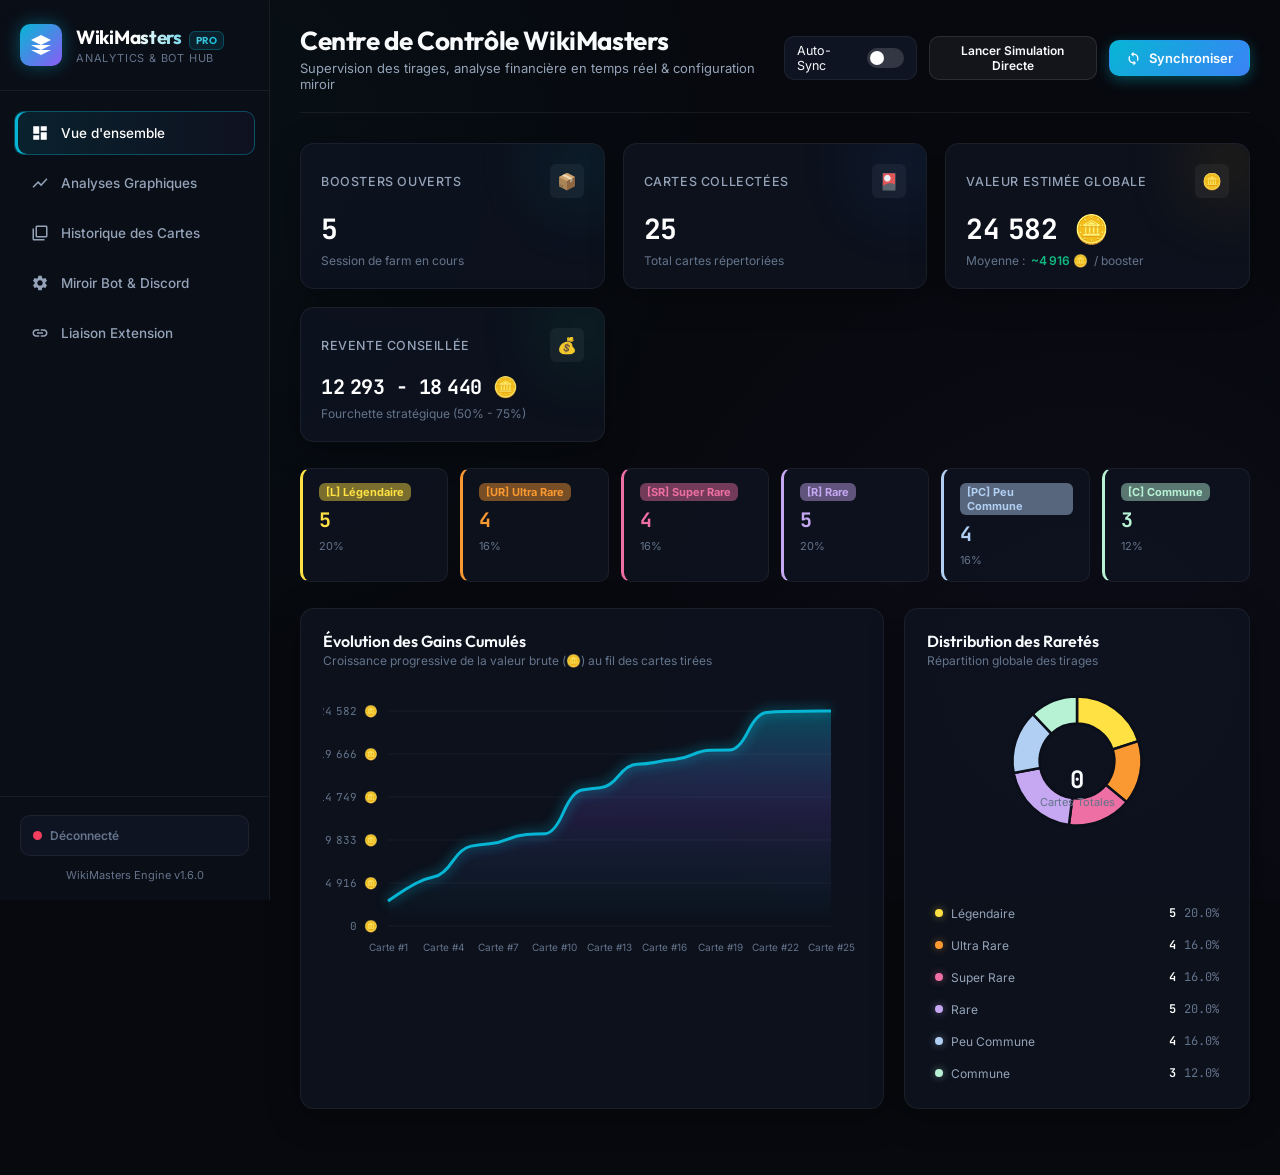
==== commit 0c222815: "2eme commit" ====
--- a/dashboard/index.html
+++ b/dashboard/index.html
@@ -358,7 +358,7 @@
       </section>
 
       <!-- ==================================================================
-           ONGLET 4 : CONFIGURATION MIROIR (BOT & DISCORD)
+           ONGLET 4 : CONFIGURATION MIROIR (DISCORD & FILTRES)
            ================================================================== -->
       <section class="tab-pane" id="tab-config">
         <div class="config-grid">
@@ -390,169 +390,15 @@
             <div class="form-group">
               <label class="form-label" for="cfg-pause-thread-id">ID du Fil / Salon de Pause</label>
               <input type="text" id="cfg-pause-thread-id" class="form-input" placeholder="Ex: 987654321098765432">
-              <div class="form-hint">Fil Discord pour notifier les débuts et fins de cycles de repos</div>
-            </div>
-
-            <div class="form-group">
-              <label class="form-label" for="cfg-target-cards">Cartes Prioritaires Ciblées (séparées par virgule)</label>
-              <input type="text" id="cfg-target-cards" class="form-input" placeholder="Adèle Castillon, Albert Einstein...">
-            </div>
-
-            <button class="btn btn-secondary" id="btn-test-discord-webhook" style="width: 100%;">
-              Tester le Webhook Discord
-            </button>
-          </div>
-
-          <!-- CARTE ROUTAGE MULTI-FILS DISCORD -->
-          <div class="config-card">
-            <div class="config-card-header">
-              <h3>Routage des Alertes par Fil Discord</h3>
-            </div>
-
-            <!-- ROUTAGE PAR RARETÉ -->
-            <div class="form-group">
-              <div style="display: flex; justify-content: space-between; align-items: center; margin-bottom: 8px;">
-                <span class="form-label" style="margin-bottom: 0;">Routage par Rareté (Thread ID)</span>
-                <label class="switch">
-                  <input type="checkbox" id="cfg-rarity-routing-toggle">
-                  <span class="slider"></span>
-                </label>
-              </div>
-
-              <div class="routing-threads-list" id="cfg-rarity-threads-group">
-                <div class="thread-row">
-                  <span class="thread-badge" style="background: var(--gem-l-glow); color: var(--gem-l);">Légendaire</span>
-                  <input type="text" id="cfg-thread-l" class="form-input" placeholder="Thread ID Légendaires">
-                </div>
-                <div class="thread-row">
-                  <span class="thread-badge" style="background: var(--gem-ur-glow); color: var(--gem-ur);">Ultra Rare</span>
-                  <input type="text" id="cfg-thread-ur" class="form-input" placeholder="Thread ID Ultra Rares">
-                </div>
-                <div class="thread-row">
-                  <span class="thread-badge" style="background: var(--gem-sr-glow); color: var(--gem-sr);">Super Rare</span>
-                  <input type="text" id="cfg-thread-sr" class="form-input" placeholder="Thread ID Super Rares">
-                </div>
-                <div class="thread-row">
-                  <span class="thread-badge" style="background: var(--gem-r-glow); color: var(--gem-r);">Rare</span>
-                  <input type="text" id="cfg-thread-r" class="form-input" placeholder="Thread ID Rares">
-                </div>
-                <div class="thread-row">
-                  <span class="thread-badge" style="background: var(--gem-pc-glow); color: var(--gem-pc);">Peu Commune</span>
-                  <input type="text" id="cfg-thread-pc" class="form-input" placeholder="Thread ID Peu Communes">
-                </div>
-                <div class="thread-row">
-                  <span class="thread-badge" style="background: var(--gem-c-glow); color: var(--gem-c);">Commune</span>
-                  <input type="text" id="cfg-thread-c" class="form-input" placeholder="Thread ID Communes">
-                </div>
-              </div>
-            </div>
-
-            <!-- ROUTAGE PAR PALIERS DE PRIX -->
-            <div class="form-group" style="margin-top: 18px;">
-              <div style="display: flex; justify-content: space-between; align-items: center; margin-bottom: 8px;">
-                <span class="form-label" style="margin-bottom: 0;">Routage par Palier de Prix (Thread ID)</span>
-                <label class="switch">
-                  <input type="checkbox" id="cfg-price-routing-toggle">
-                  <span class="slider"></span>
-                </label>
-              </div>
-
-              <div class="routing-threads-list" id="cfg-price-threads-group">
-                <div class="thread-row">
-                  <span class="thread-badge" style="background: rgba(255, 225, 68, 0.2); color: #ffe144;">+1000 🪙</span>
-                  <input type="text" id="cfg-thread-tier1000" class="form-input" placeholder="Thread ID +1000 🪙">
-                </div>
-                <div class="thread-row">
-                  <span class="thread-badge" style="background: rgba(250, 153, 49, 0.2); color: #fa9931;">250-1000 🪙</span>
-                  <input type="text" id="cfg-thread-tier250" class="form-input" placeholder="Thread ID 250-1000 🪙">
-                </div>
-                <div class="thread-row">
-                  <span class="thread-badge" style="background: rgba(237, 111, 163, 0.2); color: #ed6fa3;">100-250 🪙</span>
-                  <input type="text" id="cfg-thread-tier100" class="form-input" placeholder="Thread ID 100-250 🪙">
-                </div>
-                <div class="thread-row">
-                  <span class="thread-badge" style="background: rgba(198, 167, 242, 0.2); color: #c6a7f2;">50-100 🪙</span>
-                  <input type="text" id="cfg-thread-tier50" class="form-input" placeholder="Thread ID 50-100 🪙">
-                </div>
-                <div class="thread-row">
-                  <span class="thread-badge" style="background: rgba(177, 207, 242, 0.2); color: #b1cff2;">0-50 🪙</span>
-                  <input type="text" id="cfg-thread-tier0" class="form-input" placeholder="Thread ID 0-50 🪙">
-                </div>
-              </div>
-            </div>
-          </div>
-
-          <!-- CARTE TEMPORISATIONS BOT & CYCLES HUMAINS -->
-          <div class="config-card">
-            <div class="config-card-header">
-              <h3>Temporisations & Cycles Humains du Bot</h3>
-            </div>
-
-            <div class="form-group">
-              <label class="form-label">Délais de Clics Bot (millisecondes)</label>
-              <div class="form-row-2col">
-                <div>
-                  <input type="number" id="cfg-min-click-delay" class="form-input" placeholder="Min (ms)" value="1500">
-                  <div class="form-hint">Délai minimum</div>
-                </div>
-                <div>
-                  <input type="number" id="cfg-max-click-delay" class="form-input" placeholder="Max (ms)" value="2200">
-                  <div class="form-hint">Délai maximum</div>
-                </div>
-              </div>
-            </div>
-
-            <div class="form-group">
-              <label class="form-label">Temporisations entre Boosters (secondes)</label>
-              <div class="form-row-2col">
-                <div>
-                  <input type="number" step="0.1" id="cfg-min-booster-wait" class="form-input" placeholder="Min (sec)" value="2.0">
-                  <div class="form-hint">Attente min</div>
-                </div>
-                <div>
-                  <input type="number" step="0.1" id="cfg-max-booster-wait" class="form-input" placeholder="Max (sec)" value="4.0">
-                  <div class="form-hint">Attente max</div>
-                </div>
-              </div>
-            </div>
-
-            <div class="form-group" style="margin-top: 20px;">
-              <div style="display: flex; justify-content: space-between; align-items: center; margin-bottom: 8px;">
-                <span class="form-label" style="margin-bottom: 0;">Gestion des Cycles Humains (Farm & Pauses)</span>
-                <label class="switch">
-                  <input type="checkbox" id="cfg-human-cycles-toggle" checked>
-                  <span class="slider"></span>
-                </label>
-              </div>
-
-              <div id="cfg-human-cycles-settings">
-                <div class="form-row-2col" style="margin-bottom: 10px;">
-                  <div>
-                    <label class="form-label">Temps Actif Min (min)</label>
-                    <input type="number" id="cfg-min-active-min" class="form-input" value="35">
-                  </div>
-                  <div>
-                    <label class="form-label">Temps Actif Max (min)</label>
-                    <input type="number" id="cfg-max-active-min" class="form-input" value="50">
-                  </div>
-                </div>
-
-                <div class="form-row-2col">
-                  <div>
-                    <label class="form-label">Pause Min (min)</label>
-                    <input type="number" id="cfg-min-break-min" class="form-input" value="10">
-                  </div>
-                  <div>
-                    <label class="form-label">Pause Max (min)</label>
-                    <input type="number" id="cfg-max-break-min" class="form-input" value="25">
-                  </div>
-                </div>
-              </div>
-            </div>
-
-            <div style="display: flex; gap: 10px; margin-top: 24px;">
+              <div class="form-hint">Fil Discord optionnel pour les notifications de statut</div>
+            </div>
+
+            <div style="display: flex; gap: 10px; margin-top: 20px;">
+              <button class="btn btn-secondary" id="btn-test-discord-webhook" style="flex: 1;">
+                Tester le Webhook
+              </button>
               <button class="btn btn-primary" id="btn-save-discord-config" style="flex: 1;">
-                Enregistrer la Configuration
+                Enregistrer
               </button>
             </div>
           </div>
@@ -560,14 +406,17 @@
           <!-- ACTIONS DE GESTION DES DONNÉES -->
           <div class="config-card">
             <div class="config-card-header">
-              <h3>Sauvegarde & Actions Globales</h3>
-            </div>
-
-            <p style="font-size: 13px; color: var(--text-secondary); margin-bottom: 18px;">
-              Exportez ou réinitialisez l'intégralité des données en mémoire locale du dashboard.
+              <h3>
+                <svg width="20" height="20" viewBox="0 0 24 24" fill="currentColor"><path d="M19.35 10.04C18.67 6.59 15.64 4 12 4 9.11 4 6.6 5.64 5.35 8.04 2.34 8.36 0 10.91 0 14c0 3.31 2.69 6 6 6h13c2.76 0 5-2.24 5-5 0-2.64-2.05-4.78-4.65-4.96zM19 18H6c-2.21 0-4-1.79-4-4 0-2.05 1.53-3.76 3.56-3.97l1.07-.11.5-.95C8.08 7.14 9.94 6 12 6c2.62 0 4.88 1.86 5.39 4.43l.3 1.5 1.53.11c1.56.1 2.78 1.41 2.78 2.96 0 1.65-1.35 3-3 3z"/></svg>
+                Sauvegarde & Actions Globales
+              </h3>
+            </div>
+
+            <p style="font-size: 13px; color: var(--text-secondary); margin-bottom: 20px; line-height: 1.5;">
+              Exportez vos statistiques et votre configuration au format JSON, ou réinitialisez la base de données locale du dashboard.
             </p>
 
-            <div style="display: flex; flex-direction: column; gap: 10px;">
+            <div style="display: flex; flex-direction: column; gap: 12px;">
               <button class="btn btn-secondary" id="btn-export-data">
                 <svg width="15" height="15" viewBox="0 0 24 24" fill="currentColor"><path d="M19 9h-4V3H9v6H5l7 7 7-7zM5 18v2h14v-2H5z"/></svg>
                 Exporter les Données en JSON
@@ -575,8 +424,40 @@
 
               <button class="btn btn-danger" id="btn-reset-data">
                 <svg width="15" height="15" viewBox="0 0 24 24" fill="currentColor"><path d="M6 19c0 1.1.9 2 2 2h8c1.1 0 2-.9 2-2V7H6v12zM19 4h-3.5l-1-1h-5l-1 1H5v2h14V4z"/></svg>
-                Réinitialiser les Statistiques & Tirages
+                Réinitialiser les Statistiques
               </button>
+            </div>
+          </div>
+
+          <!-- CARTE GESTIONNAIRE DE FILTRES DYNAMIQUES & ROUTAGE MULTI-FILS DISCORD (Pleine Largeur) -->
+          <div class="config-card config-card-full">
+            <div class="config-card-header">
+              <h3>
+                <svg width="20" height="20" viewBox="0 0 24 24" fill="none" stroke="currentColor" stroke-width="2"><polygon points="22 3 2 3 10 12.46 10 19 14 21 14 12.46 22 3"></polygon></svg>
+                Filtres Personnalisés & Routage par Fil (Threads)
+              </h3>
+            </div>
+
+            <p style="font-size: 12.5px; color: var(--text-secondary); line-height: 1.5; margin-bottom: 14px;">
+              Créez des règles de filtrage sur-mesure pour router automatiquement vos tirages vers des <strong>fils Discord spécifiques (threads)</strong> selon la rareté et les seuils de prix.
+            </p>
+
+            <div class="rules-header-row">
+              <div class="rules-header-title">
+                <h4>Mes Règles de Filtrage</h4>
+                <span class="rules-count-badge" id="discord-rules-count">0 règle</span>
+              </div>
+              <button type="button" id="btn-add-discord-rule" class="btn-add-rule" title="Créer une nouvelle règle personnalisée">
+                <svg width="14" height="14" viewBox="0 0 24 24" fill="none" stroke="currentColor" stroke-width="2.5">
+                  <line x1="12" y1="5" x2="12" y2="19"></line>
+                  <line x1="5" y1="12" x2="19" y2="12"></line>
+                </svg>
+                <span>Ajouter un Filtre</span>
+              </button>
+            </div>
+
+            <div class="discord-rules-container" id="discord-rules-list">
+              <!-- Les cartes de filtres dynamiques sont injectées ici par app.js -->
             </div>
           </div>
         </div>
--- a/dashboard/styles.css
+++ b/dashboard/styles.css
@@ -1006,8 +1006,18 @@
 
 .config-grid {
   display: grid;
-  grid-template-columns: repeat(auto-fit, minmax(360px, 1fr));
+  grid-template-columns: repeat(2, 1fr);
   gap: 24px;
+}
+
+@media (max-width: 1024px) {
+  .config-grid {
+    grid-template-columns: 1fr;
+  }
+}
+
+.config-card-full {
+  grid-column: 1 / -1;
 }
 
 .config-card {
@@ -1079,31 +1089,396 @@
   gap: 12px;
 }
 
-/* Groupe de fils de routage */
-.routing-threads-list {
+/* ============================================================================
+   SYSTÈME DE FILTRES DYNAMIQUES & ROUTAGE MULTI-RÈGLES DISCORD
+   ============================================================================ */
+
+.rules-header-row {
+  display: flex;
+  justify-content: space-between;
+  align-items: center;
+  margin-top: 10px;
+  padding-bottom: 8px;
+  border-bottom: 1px solid var(--border-subtle);
+}
+
+.rules-header-title {
+  display: flex;
+  align-items: center;
+  gap: 10px;
+}
+
+.rules-header-title h4 {
+  font-family: 'Outfit', sans-serif;
+  font-size: 14px;
+  font-weight: 700;
+  color: #ffffff;
+}
+
+.rules-count-badge {
+  font-size: 11px;
+  font-weight: 700;
+  background: rgba(6, 182, 212, 0.18);
+  color: var(--cyber-cyan);
+  border: 1px solid rgba(6, 182, 212, 0.3);
+  padding: 2px 8px;
+  border-radius: var(--radius-full);
+}
+
+.btn-add-rule {
+  display: inline-flex;
+  align-items: center;
+  gap: 6px;
+  background: linear-gradient(135deg, rgba(6, 182, 212, 0.2) 0%, rgba(59, 130, 246, 0.2) 100%);
+  border: 1px solid rgba(6, 182, 212, 0.4);
+  color: #38bdf8;
+  padding: 6px 12px;
+  border-radius: var(--radius-md);
+  font-size: 12px;
+  font-weight: 700;
+  cursor: pointer;
+  transition: all 0.2s ease;
+}
+
+.btn-add-rule:hover {
+  background: linear-gradient(135deg, #06b6d4 0%, #3b82f6 100%);
+  color: #ffffff;
+  box-shadow: 0 0 14px rgba(6, 182, 212, 0.5);
+  transform: translateY(-1px);
+}
+
+.discord-rules-container {
   display: flex;
   flex-direction: column;
+  gap: 14px;
+  margin-top: 12px;
+  max-height: 520px;
+  overflow-y: auto;
+  padding-right: 4px;
+}
+
+.discord-rule-card {
+  background: rgba(10, 14, 26, 0.85);
+  border: 1px solid rgba(255, 255, 255, 0.08);
+  border-radius: var(--radius-lg);
+  padding: 16px 18px;
+  display: flex;
+  flex-direction: column;
+  gap: 12px;
+  transition: all 0.25s ease;
+  position: relative;
+}
+
+.discord-rule-card:hover {
+  border-color: rgba(6, 182, 212, 0.35);
+  box-shadow: 0 4px 20px rgba(0, 0, 0, 0.4);
+}
+
+.discord-rule-card.rule-disabled {
+  opacity: 0.5;
+  filter: grayscale(0.4);
+}
+
+.rule-header-actions {
+  display: flex;
+  align-items: center;
+  justify-content: space-between;
   gap: 10px;
-  margin-top: 14px;
-  padding: 12px;
+}
+
+.rule-name-input {
+  font-family: 'Outfit', sans-serif;
+  font-weight: 700;
+  color: #ffffff;
+  background: rgba(255, 255, 255, 0.05);
+  border: 1px solid rgba(255, 255, 255, 0.12);
+  padding: 6px 12px;
+  border-radius: var(--radius-sm);
+  font-size: 13px;
+  flex: 1;
+  transition: all 0.2s ease;
+}
+
+.rule-name-input:focus {
+  border-color: var(--cyber-cyan);
+  background: rgba(0, 0, 0, 0.6);
+  outline: none;
+  box-shadow: 0 0 10px var(--cyber-cyan-glow);
+}
+
+.rule-actions-group {
+  display: flex;
+  align-items: center;
+  gap: 6px;
+}
+
+.btn-test-rule {
+  background: rgba(16, 185, 129, 0.15);
+  border: 1px solid rgba(16, 185, 129, 0.35);
+  color: #34d399;
+  padding: 5px 10px;
+  border-radius: var(--radius-sm);
+  font-size: 11px;
+  font-weight: 700;
+  cursor: pointer;
+  display: inline-flex;
+  align-items: center;
+  gap: 4px;
+  transition: all 0.2s ease;
+}
+
+.btn-test-rule:hover {
+  background: var(--cyber-emerald);
+  color: #ffffff;
+  box-shadow: 0 0 10px rgba(16, 185, 129, 0.5);
+}
+
+.btn-delete-rule {
+  background: rgba(244, 63, 94, 0.15);
+  border: 1px solid rgba(244, 63, 94, 0.35);
+  color: var(--cyber-rose);
+  padding: 5px 10px;
+  border-radius: var(--radius-sm);
+  font-size: 11px;
+  font-weight: 700;
+  cursor: pointer;
+  display: inline-flex;
+  align-items: center;
+  gap: 4px;
+  transition: all 0.2s ease;
+}
+
+.btn-delete-rule:hover {
+  background: var(--cyber-rose);
+  color: #ffffff;
+  box-shadow: 0 0 10px rgba(244, 63, 94, 0.5);
+}
+
+.rule-thread-row {
+  display: flex;
+  flex-direction: column;
+  gap: 4px;
+}
+
+.rule-thread-row label {
+  font-size: 11px;
+  color: var(--text-muted);
+  text-transform: uppercase;
+  font-weight: 600;
+}
+
+.rule-thread-input {
+  font-family: 'JetBrains Mono', monospace;
+  font-size: 12px;
+  color: var(--cyber-cyan);
+}
+
+.filter-section {
+  display: flex;
+  flex-direction: column;
+  gap: 6px;
+  margin-top: 4px;
+}
+
+.filter-section-header {
+  display: flex;
+  justify-content: space-between;
+  align-items: center;
+}
+
+.filter-section-title {
+  font-size: 11px;
+  font-weight: 700;
+  color: var(--text-secondary);
+  text-transform: uppercase;
+  letter-spacing: 0.5px;
+}
+
+.filter-section-sub {
+  font-size: 10px;
+  color: var(--text-muted);
+}
+
+.rarity-filter-grid {
+  display: grid;
+  grid-template-columns: repeat(6, 1fr);
+  gap: 6px;
+}
+
+@media (max-width: 900px) {
+  .rarity-filter-grid {
+    grid-template-columns: repeat(3, 1fr);
+  }
+}
+
+.rarity-filter-chip {
+  display: flex;
+  align-items: center;
+  justify-content: center;
+  gap: 6px;
+  padding: 8px 10px;
+  background: rgba(255, 255, 255, 0.03);
+  border: 1px solid var(--border-subtle);
+  border-radius: var(--radius-md);
+  font-size: 11.5px;
+  font-weight: 600;
+  cursor: pointer;
+  user-select: none;
+  transition: all 0.2s cubic-bezier(0.16, 1, 0.3, 1);
+  color: var(--text-muted);
+  opacity: 0.5;
+  position: relative;
+}
+
+.rarity-filter-chip input {
+  display: none !important;
+}
+
+.rarity-filter-chip .chip-dot {
+  width: 8px;
+  height: 8px;
+  border-radius: 50%;
+  flex-shrink: 0;
+  background: #64748b;
+  transition: all 0.2s ease;
+}
+
+.rarity-filter-chip:hover {
+  background: rgba(255, 255, 255, 0.08);
+  border-color: rgba(255, 255, 255, 0.2);
+  opacity: 0.85;
+}
+
+/* Checked / Active States with rich Gemstone colors */
+.rarity-filter-chip:has(input:checked),
+.rarity-filter-chip.active {
+  opacity: 1;
+}
+
+.rarity-filter-chip.chip-l:has(input:checked),
+.rarity-filter-chip.chip-l.active {
+  background: rgba(255, 225, 68, 0.14);
+  border-color: var(--gem-l);
+  color: var(--gem-l);
+  box-shadow: 0 0 12px rgba(255, 225, 68, 0.3);
+}
+.rarity-filter-chip.chip-l:has(input:checked) .chip-dot,
+.rarity-filter-chip.chip-l.active .chip-dot {
+  background: var(--gem-l);
+  box-shadow: 0 0 8px var(--gem-l-glow);
+}
+
+.rarity-filter-chip.chip-ur:has(input:checked),
+.rarity-filter-chip.chip-ur.active {
+  background: rgba(250, 153, 49, 0.14);
+  border-color: var(--gem-ur);
+  color: var(--gem-ur);
+  box-shadow: 0 0 12px rgba(250, 153, 49, 0.3);
+}
+.rarity-filter-chip.chip-ur:has(input:checked) .chip-dot,
+.rarity-filter-chip.chip-ur.active .chip-dot {
+  background: var(--gem-ur);
+  box-shadow: 0 0 8px var(--gem-ur-glow);
+}
+
+.rarity-filter-chip.chip-sr:has(input:checked),
+.rarity-filter-chip.chip-sr.active {
+  background: rgba(237, 111, 163, 0.14);
+  border-color: var(--gem-sr);
+  color: var(--gem-sr);
+  box-shadow: 0 0 12px rgba(237, 111, 163, 0.3);
+}
+.rarity-filter-chip.chip-sr:has(input:checked) .chip-dot,
+.rarity-filter-chip.chip-sr.active .chip-dot {
+  background: var(--gem-sr);
+  box-shadow: 0 0 8px var(--gem-sr-glow);
+}
+
+.rarity-filter-chip.chip-r:has(input:checked),
+.rarity-filter-chip.chip-r.active {
+  background: rgba(198, 167, 242, 0.14);
+  border-color: var(--gem-r);
+  color: var(--gem-r);
+  box-shadow: 0 0 12px rgba(198, 167, 242, 0.3);
+}
+.rarity-filter-chip.chip-r:has(input:checked) .chip-dot,
+.rarity-filter-chip.chip-r.active .chip-dot {
+  background: var(--gem-r);
+  box-shadow: 0 0 8px var(--gem-r-glow);
+}
+
+.rarity-filter-chip.chip-pc:has(input:checked),
+.rarity-filter-chip.chip-pc.active {
+  background: rgba(177, 207, 242, 0.14);
+  border-color: var(--gem-pc);
+  color: var(--gem-pc);
+  box-shadow: 0 0 12px rgba(177, 207, 242, 0.3);
+}
+.rarity-filter-chip.chip-pc:has(input:checked) .chip-dot,
+.rarity-filter-chip.chip-pc.active .chip-dot {
+  background: var(--gem-pc);
+  box-shadow: 0 0 8px var(--gem-pc-glow);
+}
+
+.rarity-filter-chip.chip-c:has(input:checked),
+.rarity-filter-chip.chip-c.active {
+  background: rgba(184, 242, 213, 0.14);
+  border-color: var(--gem-c);
+  color: var(--gem-c);
+  box-shadow: 0 0 12px rgba(184, 242, 213, 0.3);
+}
+.rarity-filter-chip.chip-c:has(input:checked) .chip-dot,
+.rarity-filter-chip.chip-c.active .chip-dot {
+  background: var(--gem-c);
+  box-shadow: 0 0 8px var(--gem-c-glow);
+}
+
+.price-range-inputs {
+  display: flex;
+  align-items: center;
+  gap: 8px;
+}
+
+.input-with-currency {
+  position: relative;
+  display: flex;
+  align-items: center;
+  flex: 1;
+}
+
+.input-with-currency .form-input,
+.input-with-currency input {
+  padding-right: 32px;
+  width: 100%;
+}
+
+.currency-addon {
+  position: absolute;
+  right: 10px;
+  pointer-events: none;
+  font-size: 13px;
+  color: var(--cyber-amber);
+}
+
+.price-range-separator {
+  color: var(--text-muted);
+  font-weight: 700;
+  font-size: 12px;
+}
+
+.rule-empty-state {
+  display: flex;
+  flex-direction: column;
+  align-items: center;
+  justify-content: center;
+  padding: 30px;
   background: rgba(0, 0, 0, 0.2);
+  border: 1px dashed var(--border-subtle);
   border-radius: var(--radius-md);
-  border: 1px solid var(--border-subtle);
-}
-
-.thread-row {
-  display: flex;
-  align-items: center;
-  gap: 10px;
-}
-
-.thread-badge {
-  min-width: 95px;
-  font-size: 11px;
-  font-weight: 700;
-  padding: 4px 8px;
-  border-radius: 4px;
+  color: var(--text-muted);
+  font-size: 12.5px;
   text-align: center;
+  gap: 8px;
 }
 
 /* ============================================================================
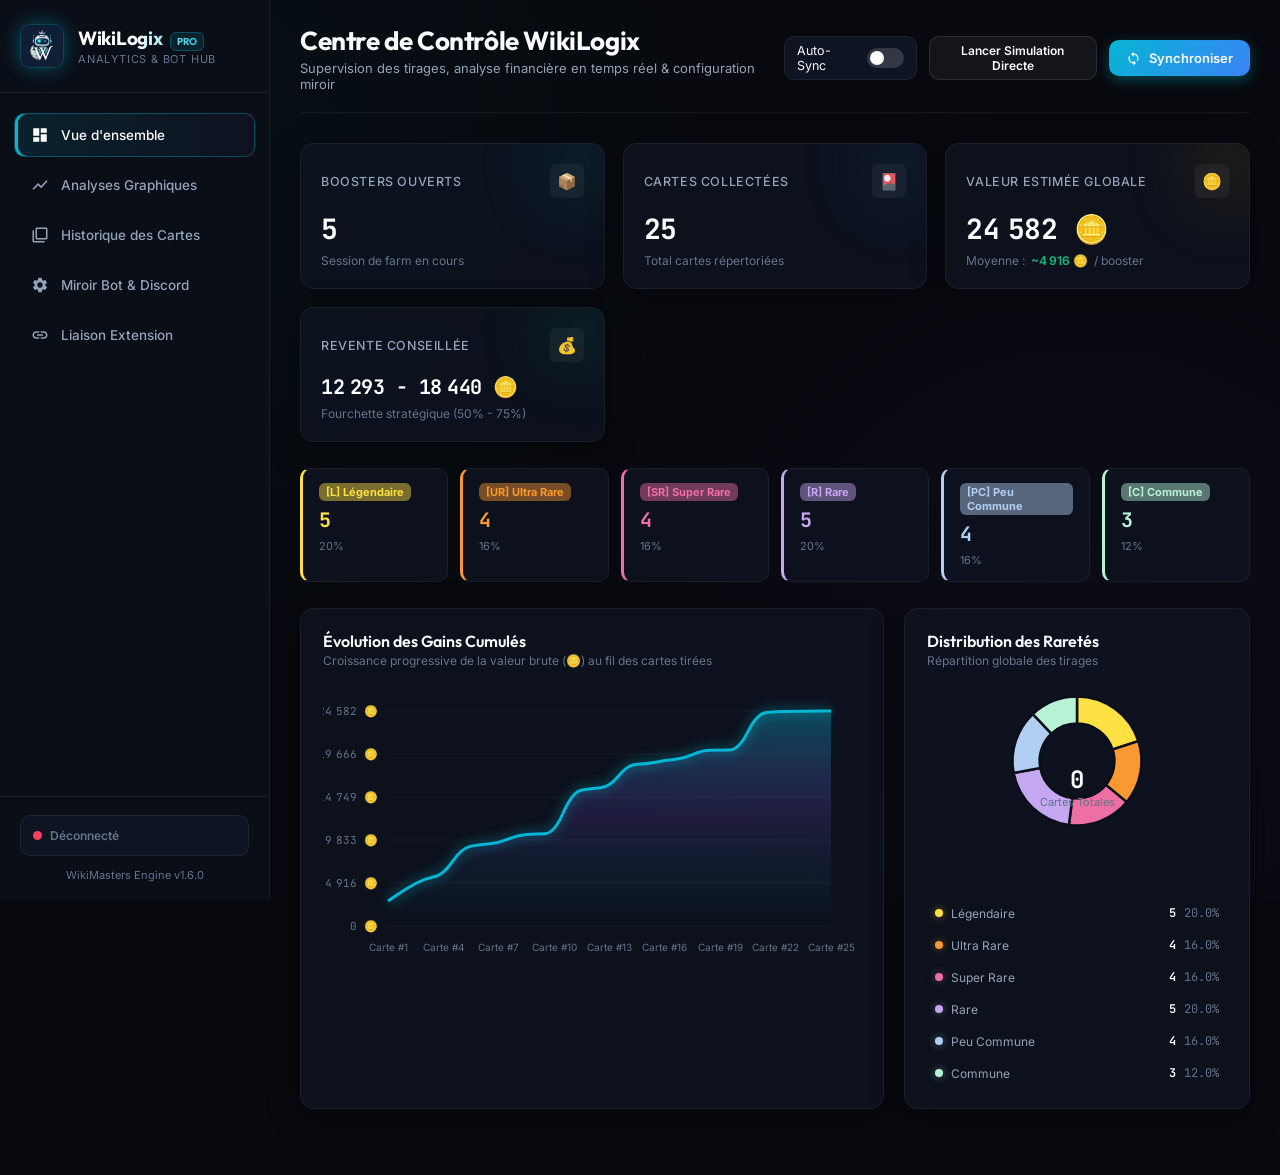
==== commit 4ada39c1: "4eme commit" ====
--- a/dashboard/index.html
+++ b/dashboard/index.html
@@ -3,10 +3,11 @@
 <head>
   <meta charset="UTF-8">
   <meta name="viewport" content="width=device-width, initial-scale=1.0">
-  <title>WikiMasters — Dashboard Central & Moteur Économique</title>
-  <meta name="description" content="Dashboard Web moderne pour centraliser les statistiques, l'historique et la configuration de l'extension WikiMasters.">
+  <title>WikiLogix — Dashboard Central & Moteur Économique</title>
+  <meta name="description" content="Dashboard Web moderne pour centraliser les statistiques, l'historique et la configuration de l'extension WikiLogix.">
   <link rel="stylesheet" href="./styles.css">
-  <link rel="icon" href="data:image/svg+xml,<svg xmlns='http://www.w3.org/2000/svg' viewBox='0 0 24 24' fill='%2306b6d4'><path d='M12 2L2 7l10 5 10-5-10-5zM2 17l10 5 10-5M2 12l10 5 10-5'/></svg>">
+  <link rel="icon" type="image/png" href="./assets/favicon.png">
+  <link rel="apple-touch-icon" href="./assets/logo.png">
 </head>
 <body>
 
@@ -17,12 +18,10 @@
     <aside class="dashboard-sidebar">
       <div class="brand-section">
         <div class="brand-logo-icon">
-          <svg width="24" height="24" viewBox="0 0 24 24" fill="#ffffff">
-            <path d="M12 2L2 7l10 5 10-5-10-5zM2 17l10 5 10-5M2 12l10 5 10-5"/>
-          </svg>
+          <img src="./assets/logo.png" alt="WikiLogix Logo" class="brand-logo-img">
         </div>
         <div>
-          <div class="brand-title">WikiMasters <span class="brand-badge">PRO</span></div>
+          <div class="brand-title">WikiLogix <span class="brand-badge">PRO</span></div>
           <div class="brand-subtitle">Analytics & Bot Hub</div>
         </div>
       </div>
@@ -69,7 +68,7 @@
       <!-- TOP HEADER BAR -->
       <header class="top-header">
         <div class="header-title-group">
-          <h1>Centre de Contrôle WikiMasters</h1>
+          <h1>Centre de Contrôle WikiLogix</h1>
           <p>Supervision des tirages, analyse financière en temps réel & configuration miroir</p>
         </div>
 
--- a/dashboard/styles.css
+++ b/dashboard/styles.css
@@ -131,14 +131,31 @@
 }
 
 .brand-logo-icon {
-  width: 42px;
-  height: 42px;
+  width: 44px;
+  height: 44px;
   border-radius: var(--radius-md);
-  background: linear-gradient(135deg, #06b6d4, #8b5cf6);
   display: flex;
   align-items: center;
   justify-content: center;
-  box-shadow: 0 0 18px rgba(6, 182, 212, 0.4);
+  overflow: hidden;
+  box-shadow: 0 0 20px rgba(6, 182, 212, 0.4);
+  border: 1px solid rgba(6, 182, 212, 0.35);
+  background: #080c16;
+  flex-shrink: 0;
+  transition: transform 0.25s ease, box-shadow 0.25s ease;
+}
+
+.brand-logo-icon:hover {
+  transform: scale(1.05);
+  box-shadow: 0 0 26px rgba(6, 182, 212, 0.6);
+  border-color: rgba(6, 182, 212, 0.6);
+}
+
+.brand-logo-img {
+  width: 100%;
+  height: 100%;
+  object-fit: cover;
+  display: block;
 }
 
 .brand-title {
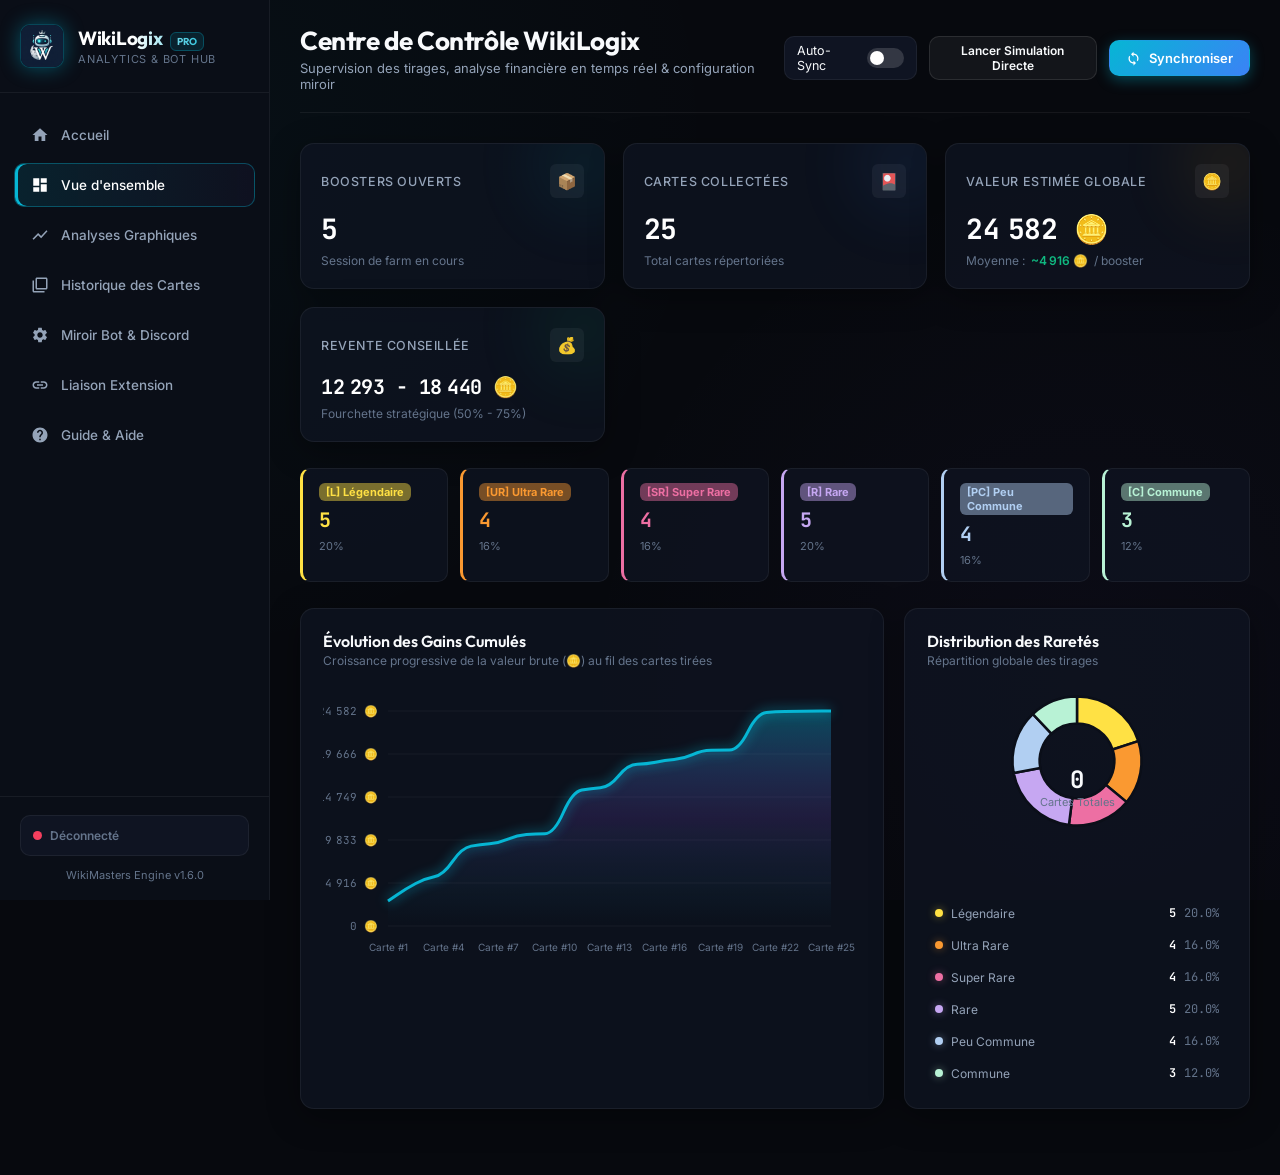
==== commit dc45b633: "5EME commit" ====
--- a/dashboard/index.html
+++ b/dashboard/index.html
@@ -27,6 +27,10 @@
       </div>
 
       <nav class="nav-menu">
+        <a class="nav-item" data-tab="tab-home" id="nav-home">
+          <svg class="nav-icon" viewBox="0 0 24 24"><path d="M10 20v-6h4v6h5v-8h3L12 3 2 12h3v8z"/></svg>
+          Accueil
+        </a>
         <a class="nav-item active" data-tab="tab-overview" id="nav-overview">
           <svg class="nav-icon" viewBox="0 0 24 24"><path d="M3 13h8V3H3v10zm0 8h8v-6H3v6zm10 0h8V11h-8v10zm0-18v6h8V3h-8z"/></svg>
           Vue d'ensemble
@@ -41,11 +45,15 @@
         </a>
         <a class="nav-item" data-tab="tab-config" id="nav-config">
           <svg class="nav-icon" viewBox="0 0 24 24"><path d="M19.14 12.94c.04-.3.06-.61.06-.94 0-.32-.02-.64-.07-.94l2.03-1.58c.18-.14.23-.41.12-.61l-1.92-3.32c-.12-.22-.37-.29-.59-.22l-2.39.96c-.5-.38-1.03-.7-1.62-.94l-.36-2.54c-.04-.24-.24-.41-.48-.41h-3.84c-.24 0-.43.17-.47.41l-.36 2.54c-.59.24-1.13.57-1.62.94l-2.39-.96c-.22-.08-.47 0-.59.22L2.74 8.87c-.12.21-.08.47.12.61l2.03 1.58c-.05.3-.09.63-.09.94s.02.64.07.94l-2.03 1.58c-.18.14-.23.41-.12.61l1.92 3.32c.12.22.37.29.59.22l2.39-.96c.5.38 1.03.7 1.62.94l.36 2.54c.05.24.24.41.48.41h3.84c.24 0 .44-.17.47-.41l.36-2.54c.59-.24 1.13-.56 1.62-.94l2.39.96c.22.08.47 0 .59-.22l1.92-3.32c.12-.22.07-.47-.12-.61l-2.01-1.58zM12 15.6c-1.98 0-3.6-1.62-3.6-3.6s1.62-3.6 3.6-3.6 3.6 1.62 3.6 3.6-1.62 3.6-3.6 3.6z"/></svg>
-          Miroir Bot & Discord
+          Miroir Bot &amp; Discord
         </a>
         <a class="nav-item" data-tab="tab-bridge" id="nav-bridge">
           <svg class="nav-icon" viewBox="0 0 24 24"><path d="M17 7h-4v2h4c1.65 0 3 1.35 3 3s-1.35 3-3 3h-4v2h4c2.76 0 5-2.24 5-5s-2.24-5-5-5zm-6 8H7c-1.65 0-3-1.35-3-3s1.35-3 3-3h4V7H7c-2.76 0-5 2.24-5 5s2.24 5 5 5h4v-2zm-3-4h8v2H8z"/></svg>
           Liaison Extension
+        </a>
+        <a class="nav-item" data-tab="tab-guide" id="nav-guide">
+          <svg class="nav-icon" viewBox="0 0 24 24"><path d="M12 2C6.48 2 2 6.48 2 12s4.48 10 10 10 10-4.48 10-10S17.52 2 12 2zm1 17h-2v-2h2v2zm2.07-7.75l-.9.92C13.45 12.9 13 13.5 13 15h-2v-.5c0-1.1.45-2.1 1.17-2.83l1.24-1.26c.37-.36.59-.86.59-1.41 0-1.1-.9-2-2-2s-2 .9-2 2H8c0-2.21 1.79-4 4-4s4 1.79 4 4c0 .88-.36 1.68-.93 2.25z"/></svg>
+          Guide &amp; Aide
         </a>
       </nav>
 
@@ -68,8 +76,8 @@
       <!-- TOP HEADER BAR -->
       <header class="top-header">
         <div class="header-title-group">
-          <h1>Centre de Contrôle WikiLogix</h1>
-          <p>Supervision des tirages, analyse financière en temps réel & configuration miroir</p>
+          <h1 id="main-page-title">Centre de Contrôle WikiLogix</h1>
+          <p id="main-page-subtitle">Supervision des tirages, analyse financière en temps réel &amp; configuration miroir</p>
         </div>
 
         <div class="header-actions">
@@ -91,6 +99,102 @@
           </button>
         </div>
       </header>
+
+      <!-- ==================================================================
+           ONGLET 0 : ACCUEIL
+           ================================================================== -->
+      <section class="tab-pane" id="tab-home">
+        <!-- HERO -->
+        <div class="home-hero">
+          <img src="./assets/logo.png" alt="WikiLogix Logo" class="home-hero-logo" onerror="this.style.display='none'">
+          <h2>WikiLogix PRO</h2>
+          <p class="home-hero-tagline">
+            L'extension Chrome intelligente pour automatiser l'ouverture de boosters sur <strong>Wiki-Masters</strong>, tracker vos cartes et analyser vos gains en temps réel.
+          </p>
+          <span class="home-hero-badge">Extension Chrome · Version Active</span>
+        </div>
+
+        <!-- KPIs LIVE -->
+        <div style="padding: 0 24px;">
+          <p class="home-section-title">📊 Vos Stats en Direct</p>
+          <p class="home-section-sub">Données issues de votre cache local, synchronisées avec l'extension.</p>
+          <div class="home-kpi-strip">
+            <div class="home-kpi-item">
+              <div class="kpi-value" id="home-kpi-cards">0</div>
+              <div class="kpi-label">🎴 Cartes collectées</div>
+            </div>
+            <div class="home-kpi-item">
+              <div class="kpi-value" id="home-kpi-boosters">0</div>
+              <div class="kpi-label">📦 Boosters ouverts</div>
+            </div>
+            <div class="home-kpi-item">
+              <div class="kpi-value" id="home-kpi-value">0 🪙</div>
+              <div class="kpi-label">💰 Valeur estimée</div>
+            </div>
+          </div>
+        </div>
+
+        <!-- FONCTIONNALITÉS -->
+        <div style="padding: 0 24px;">
+          <p class="home-section-title">⚡ Fonctionnalités Clés</p>
+          <p class="home-section-sub">Tout ce dont vous avez besoin pour optimiser votre farm WikiMasters.</p>
+          <div class="features-grid">
+            <div class="feature-card" style="--feature-color: #06b6d4;">
+              <span class="feature-icon">🤖</span>
+              <h4>Farm Automatique</h4>
+              <p>Ouverture automatique de boosters en continu avec protection anti-spam intégrée.</p>
+            </div>
+            <div class="feature-card" style="--feature-color: #ffe144;">
+              <span class="feature-icon">🪙</span>
+              <h4>Prix du Marché</h4>
+              <p>Récupération des prix réels du marché WikiMasters pour chaque carte tirée.</p>
+            </div>
+            <div class="feature-card" style="--feature-color: #5865F2;">
+              <span class="feature-icon">📡</span>
+              <h4>Notifications Discord</h4>
+              <p>Embeds Discord automatiques pour chaque drop, avec filtres et routage par fils.</p>
+            </div>
+            <div class="feature-card" style="--feature-color: #ed6fa3;">
+              <span class="feature-icon">📈</span>
+              <h4>Dashboard Analytique</h4>
+              <p>Visualisez vos gains, la distribution des raretés et les KPIs financiers en temps réel.</p>
+            </div>
+            <div class="feature-card" style="--feature-color: #10b981;">
+              <span class="feature-icon">🗂️</span>
+              <h4>Historique Complet</h4>
+              <p>Consultez, filtrez et gérez l'intégralité de vos cartes avec statuts vendu/échangé.</p>
+            </div>
+            <div class="feature-card" style="--feature-color: #8b5cf6;">
+              <span class="feature-icon">🔗</span>
+              <h4>Liaison Extension</h4>
+              <p>Synchronisation directe via <code style="font-family:monospace;font-size:11px;background:rgba(139,92,246,.15);color:#8b5cf6;padding:1px 5px;border-radius:3px;">externally_connectable</code> Chrome.</p>
+            </div>
+          </div>
+        </div>
+
+        <!-- DÉMARRAGE -->
+        <div style="padding: 0 24px 32px;">
+          <p class="home-section-title">🚀 Comment Démarrer ?</p>
+          <p class="home-section-sub">3 étapes simples pour commencer à farmer.</p>
+          <div class="steps-grid">
+            <div class="step-card">
+              <div class="step-number">1</div>
+              <h4>Installer l'Extension</h4>
+              <p>Chargez l'extension WikiLogix dans Chrome via <strong>chrome://extensions</strong> en mode développeur.</p>
+            </div>
+            <div class="step-card">
+              <div class="step-number">2</div>
+              <h4>Configurer le Dashboard</h4>
+              <p>Renseignez l'ID de l'extension dans l'onglet <em>Liaison Extension</em> pour activer la synchronisation.</p>
+            </div>
+            <div class="step-card">
+              <div class="step-number">3</div>
+              <h4>Lancer le Farm</h4>
+              <p>Sur Wiki-Masters, ouvrez un booster — l'extension détecte et enregistre automatiquement chaque carte.</p>
+            </div>
+          </div>
+        </div>
+      </section>
 
       <!-- ==================================================================
            ONGLET 1 : VUE D'ENSEMBLE (KPIs & RÉSUMÉ)
@@ -463,7 +567,155 @@
       </section>
 
       <!-- ==================================================================
-           ONGLET 5 : LIAISON EXTENSION DIRECTE (externally_connectable)
+           ONGLET 5 : GUIDE & AIDE
+           ================================================================== -->
+      <section class="tab-pane" id="tab-guide">
+        <!-- EN-TÊTE -->
+        <div style="padding: 32px 0 24px; text-align: center;">
+          <h2 style="font-family:'Outfit',sans-serif;font-size:26px;font-weight:800;color:var(--text-primary);margin-bottom:8px;">📖 Guide &amp; Documentation</h2>
+          <p style="font-size:14px;color:var(--text-muted);max-width:500px;margin:0 auto;">Tout ce qu'il faut savoir pour installer, configurer et utiliser WikiLogix au maximum.</p>
+        </div>
+
+        <!-- INSTALLATION -->
+        <div class="guide-section">
+          <div class="guide-section-header">
+            <div class="guide-section-icon" style="background:rgba(6,182,212,0.1);">🔧</div>
+            <h3>Installation &amp; Configuration</h3>
+          </div>
+          <div class="guide-steps-list">
+            <div class="guide-step">
+              <div class="guide-step-num">1</div>
+              <div class="guide-step-content">
+                <h4>Télécharger l'extension</h4>
+                <p>Clonez ou téléchargez le dépôt GitHub <code>bzhkylian/WikiLogix</code>. Le dossier <code>extension/</code> contient tous les fichiers nécessaires.</p>
+              </div>
+            </div>
+            <div class="guide-step">
+              <div class="guide-step-num">2</div>
+              <div class="guide-step-content">
+                <h4>Charger dans Chrome</h4>
+                <p>Ouvrez <code>chrome://extensions</code>, activez le <strong>Mode développeur</strong> (haut droite), puis cliquez sur <strong>Charger l'extension non empaquetée</strong> et sélectionnez le dossier <code>extension/</code>.</p>
+              </div>
+            </div>
+            <div class="guide-step">
+              <div class="guide-step-num">3</div>
+              <div class="guide-step-content">
+                <h4>Copier l'ID de l'extension</h4>
+                <p>Sur la page <code>chrome://extensions</code>, copiez l'ID affiché sous WikiLogix (ex: <code>efnmjlkgeebfkocflhbbpccohckckhbe</code>) et collez-le dans l'onglet <em>Liaison Extension</em> du dashboard.</p>
+              </div>
+            </div>
+            <div class="guide-step">
+              <div class="guide-step-num">4</div>
+              <div class="guide-step-content">
+                <h4>Se rendre sur Wiki-Masters</h4>
+                <p>Naviguez vers <code>wiki-masters.com/pulls</code>. L'extension s'active automatiquement et l'icône WikiLogix s'allume dans la barre Chrome.</p>
+              </div>
+            </div>
+          </div>
+        </div>
+
+        <!-- FONCTIONNEMENT -->
+        <div class="guide-section">
+          <div class="guide-section-header">
+            <div class="guide-section-icon" style="background:rgba(255,225,68,0.1);">⚙️</div>
+            <h3>Comment ça fonctionne ?</h3>
+          </div>
+          <div class="guide-feature-grid">
+            <div class="guide-feature-item">
+              <span class="fi-icon">👁️</span>
+              <div>
+                <h4>Détection des Cartes</h4>
+                <p>Un <em>MutationObserver</em> surveille le DOM de Wiki-Masters en temps réel et détecte chaque nouvelle carte apparaissant lors d'une ouverture de booster.</p>
+              </div>
+            </div>
+            <div class="guide-feature-item">
+              <span class="fi-icon">💰</span>
+              <div>
+                <h4>Extraction du Prix</h4>
+                <p>Pour chaque carte détectée, l'extension interroge le marché de Wiki-Masters pour récupérer automatiquement le prix moyen, min et max.</p>
+              </div>
+            </div>
+            <div class="guide-feature-item">
+              <span class="fi-icon">🖼️</span>
+              <div>
+                <h4>Image Wikipédia</h4>
+                <p>L'extension extrait l'image principale de la carte depuis l'article Wikipédia correspondant (si disponible) et la stocke avec les données.</p>
+              </div>
+            </div>
+            <div class="guide-feature-item">
+              <span class="fi-icon">💾</span>
+              <div>
+                <h4>Stockage Local</h4>
+                <p>Toutes les cartes et configurations sont persistées dans le <code>chrome.storage.local</code> de l'extension, et synchronisées avec le dashboard via <code>externally_connectable</code>.</p>
+              </div>
+            </div>
+          </div>
+        </div>
+
+        <!-- CONFIG DISCORD -->
+        <div class="guide-section">
+          <div class="guide-section-header">
+            <div class="guide-section-icon" style="background:rgba(88,101,242,0.1);">📡</div>
+            <h3>Configuration Discord</h3>
+          </div>
+          <div class="guide-steps-list">
+            <div class="guide-step">
+              <div class="guide-step-num">1</div>
+              <div class="guide-step-content">
+                <h4>Créer un Webhook</h4>
+                <p>Dans Discord, allez dans les paramètres du salon → <strong>Intégrations</strong> → <strong>Webhooks</strong> → <strong>Nouveau webhook</strong>. Copiez l'URL générée.</p>
+              </div>
+            </div>
+            <div class="guide-step">
+              <div class="guide-step-num">2</div>
+              <div class="guide-step-content">
+                <h4>Renseigner le Webhook</h4>
+                <p>Collez l'URL dans le champ <em>URL du Webhook Discord Principal</em> dans l'onglet <strong>Miroir Bot &amp; Discord</strong> du dashboard.</p>
+              </div>
+            </div>
+            <div class="guide-step">
+              <div class="guide-step-num">3</div>
+              <div class="guide-step-content">
+                <h4>Configurer les Filtres</h4>
+                <p>Créez des règles de filtrage pour router les drops vers des fils Discord spécifiques selon la rareté (L, UR, SR...) ou le seuil de prix en 🪙.</p>
+              </div>
+            </div>
+          </div>
+        </div>
+
+        <!-- FAQ -->
+        <div class="guide-section">
+          <div class="guide-section-header">
+            <div class="guide-section-icon" style="background:rgba(139,92,246,0.1);">❓</div>
+            <h3>Questions Fréquentes</h3>
+          </div>
+          <div class="faq-list" id="faq-list">
+            <div class="faq-item" onclick="this.classList.toggle('open')">
+              <div class="faq-question">Pourquoi les cartes n'apparaissent-elles pas dans le dashboard ? <span class="faq-arrow">›</span></div>
+              <div class="faq-answer"><div class="faq-answer-inner">Vérifiez que l'ID de l'extension est correctement renseigné dans l'onglet <em>Liaison Extension</em>. Le dashboard doit être ouvert via une URL HTTP (localhost ou GitHub Pages) et non en <code>file://</code> pour que la liaison Chrome fonctionne.</div></div>
+            </div>
+            <div class="faq-item" onclick="this.classList.toggle('open')">
+              <div class="faq-question">L'extension ne détecte pas mes cartes, que faire ? <span class="faq-arrow">›</span></div>
+              <div class="faq-answer"><div class="faq-answer-inner">Assurez-vous d'être sur la page <code>wiki-masters.com/pulls</code>. Si le problème persiste, rechargez la page et vérifiez que l'extension est bien activée dans <code>chrome://extensions</code>.</div></div>
+            </div>
+            <div class="faq-item" onclick="this.classList.toggle('open')">
+              <div class="faq-question">Comment supprimer une carte du cache ? <span class="faq-arrow">›</span></div>
+              <div class="faq-answer"><div class="faq-answer-inner">Dans l'onglet <em>Historique des Cartes</em>, cliquez sur <strong>Détails</strong> d'une carte puis sur le bouton rouge <strong>Supprimer</strong>. La carte sera retirée définitivement du cache local.</div></div>
+            </div>
+            <div class="faq-item" onclick="this.classList.toggle('open')">
+              <div class="faq-question">Que signifient les boutons Vendu / Échangé ? <span class="faq-arrow">›</span></div>
+              <div class="faq-answer"><div class="faq-answer-inner">Ces boutons ajoutent un tag visuel sur la carte pour indiquer qu'elle n'est plus disponible dans votre collection. Cela évite de la rechercher inutilement. La carte reste dans l'historique avec son tag coloré.</div></div>
+            </div>
+            <div class="faq-item" onclick="this.classList.toggle('open')">
+              <div class="faq-question">Les prix affichés sont-ils en temps réel ? <span class="faq-arrow">›</span></div>
+              <div class="faq-answer"><div class="faq-answer-inner">Les prix sont capturés au moment du tirage par l'extension. Ils correspondent au prix de marché au moment de l'ouverture du booster. Pour les actualiser, une synchronisation manuelle est possible depuis le popup de l'extension.</div></div>
+            </div>
+          </div>
+        </div>
+      </section>
+
+      <!-- ==================================================================
+           ONGLET 5 (ancien) : LIAISON EXTENSION DIRECTE
            ================================================================== -->
       <section class="tab-pane" id="tab-bridge">
         <div class="extension-bridge-card">
@@ -521,17 +773,30 @@
       </div>
 
       <div class="modal-body">
+        <!-- IMAGE / HOLOGRAMME -->
         <div class="hologram-preview-box" id="modal-hologram-box">
-          <div style="font-size: 36px; margin-bottom: 6px;">✨</div>
-          <div style="font-size: 12px; font-weight: 700; letter-spacing: 1px; color: #ffffff; text-transform: uppercase;">
-            Carte WikiMasters Officielle
-          </div>
-        </div>
-
+          <img id="modal-card-img" class="modal-card-img" src="" alt="" style="display:none;">
+          <div class="modal-card-placeholder" id="modal-card-placeholder">
+            <img src="./assets/logo.png" alt="WikiLogix" class="modal-placeholder-logo" onerror="this.style.display='none'">
+            <div style="font-size: 12px; font-weight: 700; letter-spacing: 1px; color: #ffffff; text-transform: uppercase;">
+              Carte WikiMasters Officielle
+            </div>
+          </div>
+        </div>
+
+        <!-- DESCRIPTION -->
         <p id="modal-card-desc" style="font-size: 13px; color: var(--text-secondary); line-height: 1.5; font-style: italic;">
           Description encyclopédique de la carte...
         </p>
 
+        <!-- LIEN WIKIPEDIA -->
+        <a id="modal-wiki-link" class="modal-wiki-link" href="#" target="_blank" rel="noopener" style="display:none;">
+          <svg width="14" height="14" viewBox="0 0 24 24" fill="currentColor"><path d="M12 2C6.48 2 2 6.48 2 12s4.48 10 10 10 10-4.48 10-10S17.52 2 12 2zm-1 15v-4H7l5-8v4h4l-5 8z"/></svg>
+          Voir l'article sur Wikipédia
+          <svg width="12" height="12" viewBox="0 0 24 24" fill="none" stroke="currentColor" stroke-width="2.5"><path d="M18 13v6a2 2 0 0 1-2 2H5a2 2 0 0 1-2-2V8a2 2 0 0 1 2-2h6"/><polyline points="15 3 21 3 21 9"/><line x1="10" y1="14" x2="21" y2="3"/></svg>
+        </a>
+
+        <!-- STATS -->
         <div class="modal-stats-grid">
           <div class="stat-cell">
             <div class="stat-cell-label">Prix Moyen Marché</div>
@@ -563,6 +828,22 @@
             <div class="stat-cell-value" id="modal-val-timestamp" style="font-size: 13px;">--</div>
           </div>
         </div>
+
+        <!-- BOUTONS D'ACTIONS -->
+        <div class="modal-actions">
+          <button class="modal-action-btn btn-sold" id="modal-btn-sold" title="Marquer comme vendue">
+            <svg width="14" height="14" viewBox="0 0 24 24" fill="currentColor"><path d="M17.63 5.84C17.27 5.33 16.67 5 16 5L5 5.01C3.9 5.01 3 5.9 3 7v10c0 1.1.9 1.99 2 1.99L16 19c.67 0 1.27-.33 1.63-.84L22 12l-4.37-6.16z"/></svg>
+            🏷️ Vendu
+          </button>
+          <button class="modal-action-btn btn-traded" id="modal-btn-traded" title="Marquer comme échangée">
+            <svg width="14" height="14" viewBox="0 0 24 24" fill="currentColor"><path d="M7.99 4.7L4 8.5l3.99 3.8V9.5H15v-2H7.99V4.7zm8.02 9.1v2.8H9v2H16.01V21l3.99-3.8-3.99-3.8v2.7z"/></svg>
+            🔄 Échangé
+          </button>
+          <button class="modal-action-btn btn-delete" id="modal-btn-delete" title="Supprimer définitivement du cache">
+            <svg width="14" height="14" viewBox="0 0 24 24" fill="currentColor"><path d="M6 19c0 1.1.9 2 2 2h8c1.1 0 2-.9 2-2V7H6v12zM19 4h-3.5l-1-1h-5l-1 1H5v2h14V4z"/></svg>
+            🗑️ Supprimer
+          </button>
+        </div>
       </div>
     </div>
   </div>
--- a/dashboard/styles.css
+++ b/dashboard/styles.css
@@ -1580,7 +1580,10 @@
   border: 1px solid var(--border-glass);
   border-radius: var(--radius-xl);
   width: 100%;
-  max-width: 580px;
+  max-width: 600px;
+  max-height: 90vh;
+  display: flex;
+  flex-direction: column;
   overflow: hidden;
   box-shadow: 0 25px 50px -12px rgba(0, 0, 0, 0.7);
   position: relative;
@@ -1627,10 +1630,31 @@
   display: flex;
   flex-direction: column;
   gap: 20px;
+  max-height: 75vh;
+  overflow-y: auto;
+  flex: 1;
+}
+
+.modal-body::-webkit-scrollbar {
+  width: 6px;
+}
+
+.modal-body::-webkit-scrollbar-track {
+  background: rgba(255, 255, 255, 0.03);
+  border-radius: var(--radius-full);
+}
+
+.modal-body::-webkit-scrollbar-thumb {
+  background: rgba(255, 255, 255, 0.15);
+  border-radius: var(--radius-full);
+}
+
+.modal-body::-webkit-scrollbar-thumb:hover {
+  background: rgba(6, 182, 212, 0.4);
 }
 
 .hologram-preview-box {
-  height: 140px;
+  height: 180px;
   border-radius: var(--radius-lg);
   display: flex;
   flex-direction: column;
@@ -1639,6 +1663,143 @@
   position: relative;
   overflow: hidden;
   border: 1px solid rgba(255, 255, 255, 0.15);
+}
+
+.modal-card-img {
+  width: 100%;
+  height: 100%;
+  object-fit: contain;
+  position: absolute;
+  top: 0;
+  left: 0;
+  z-index: 2;
+  border-radius: var(--radius-lg);
+}
+
+.modal-card-placeholder {
+  z-index: 2;
+  display: flex;
+  flex-direction: column;
+  align-items: center;
+  gap: 6px;
+}
+
+.modal-placeholder-logo {
+  width: 50px;
+  height: 50px;
+  object-fit: contain;
+  margin-bottom: 4px;
+  filter: drop-shadow(0 0 10px rgba(6, 182, 212, 0.45));
+}
+
+.modal-wiki-link {
+  display: inline-flex;
+  align-items: center;
+  gap: 6px;
+  font-size: 12.5px;
+  color: var(--cyber-cyan);
+  text-decoration: none;
+  padding: 8px 14px;
+  border: 1px solid rgba(6, 182, 212, 0.25);
+  border-radius: var(--radius-full);
+  background: rgba(6, 182, 212, 0.07);
+  transition: all 0.2s ease;
+  width: fit-content;
+}
+
+.modal-wiki-link:hover {
+  background: rgba(6, 182, 212, 0.18);
+  border-color: var(--cyber-cyan);
+  box-shadow: 0 0 12px rgba(6, 182, 212, 0.25);
+}
+
+.modal-actions {
+  display: flex;
+  gap: 10px;
+  flex-wrap: wrap;
+}
+
+.modal-action-btn {
+  flex: 1;
+  min-width: 100px;
+  display: flex;
+  align-items: center;
+  justify-content: center;
+  gap: 7px;
+  padding: 10px 14px;
+  border-radius: var(--radius-md);
+  font-size: 12.5px;
+  font-weight: 600;
+  cursor: pointer;
+  border: 1px solid;
+  transition: all 0.2s ease;
+  font-family: 'Inter', sans-serif;
+}
+
+.modal-action-btn.btn-sold {
+  background: rgba(245, 158, 11, 0.1);
+  border-color: var(--cyber-amber);
+  color: var(--cyber-amber);
+}
+
+.modal-action-btn.btn-sold:hover,
+.modal-action-btn.btn-sold.active {
+  background: var(--cyber-amber);
+  color: #0d1117;
+  box-shadow: 0 0 14px rgba(245, 158, 11, 0.4);
+}
+
+.modal-action-btn.btn-traded {
+  background: rgba(99, 102, 241, 0.1);
+  border-color: var(--cyber-indigo);
+  color: var(--cyber-indigo);
+}
+
+.modal-action-btn.btn-traded:hover,
+.modal-action-btn.btn-traded.active {
+  background: var(--cyber-indigo);
+  color: #ffffff;
+  box-shadow: 0 0 14px rgba(99, 102, 241, 0.4);
+}
+
+.modal-action-btn.btn-delete {
+  background: rgba(244, 63, 94, 0.1);
+  border-color: var(--cyber-rose);
+  color: var(--cyber-rose);
+}
+
+.modal-action-btn.btn-delete:hover {
+  background: var(--cyber-rose);
+  color: #ffffff;
+  box-shadow: 0 0 14px rgba(244, 63, 94, 0.4);
+}
+
+.card-status-badge {
+  display: inline-flex;
+  align-items: center;
+  gap: 4px;
+  font-size: 10px;
+  font-weight: 700;
+  text-transform: uppercase;
+  letter-spacing: 0.5px;
+  padding: 2px 7px;
+  border-radius: var(--radius-full);
+  margin-left: 6px;
+  vertical-align: middle;
+}
+
+.card-status-badge.sold,
+.tag-sold {
+  background: rgba(245, 158, 11, 0.15);
+  color: var(--cyber-amber);
+  border: 1px solid var(--cyber-amber);
+}
+
+.card-status-badge.traded,
+.tag-traded {
+  background: rgba(99, 102, 241, 0.15);
+  color: var(--cyber-indigo);
+  border: 1px solid var(--cyber-indigo);
 }
 
 .hologram-preview-box::before {
@@ -1695,6 +1856,405 @@
   font-size: 16px;
   font-weight: 700;
   color: #ffffff;
+}
+
+/* ============================================================================
+   ONGLET ACCUEIL — HOME
+   ============================================================================ */
+
+.home-hero {
+  text-align: center;
+  padding: 48px 24px 36px;
+  position: relative;
+}
+
+.home-hero-logo {
+  width: 72px;
+  height: 72px;
+  border-radius: 50%;
+  object-fit: cover;
+  border: 3px solid rgba(6, 182, 212, 0.5);
+  box-shadow: 0 0 24px rgba(6, 182, 212, 0.3);
+  margin-bottom: 18px;
+}
+
+.home-hero h2 {
+  font-family: 'Outfit', sans-serif;
+  font-size: 32px;
+  font-weight: 800;
+  background: linear-gradient(135deg, #06b6d4, #8b5cf6 50%, #ffe144);
+  -webkit-background-clip: text;
+  -webkit-text-fill-color: transparent;
+  background-clip: text;
+  margin-bottom: 10px;
+}
+
+.home-hero-tagline {
+  font-size: 16px;
+  color: var(--text-secondary);
+  max-width: 520px;
+  margin: 0 auto;
+  line-height: 1.6;
+}
+
+.home-hero-badge {
+  display: inline-block;
+  margin-top: 16px;
+  padding: 5px 14px;
+  border: 1px solid rgba(6, 182, 212, 0.4);
+  border-radius: var(--radius-full);
+  font-size: 11px;
+  font-weight: 700;
+  text-transform: uppercase;
+  letter-spacing: 1.5px;
+  color: var(--cyber-cyan);
+  background: rgba(6, 182, 212, 0.08);
+}
+
+.home-section-title {
+  font-family: 'Outfit', sans-serif;
+  font-size: 18px;
+  font-weight: 700;
+  color: var(--text-primary);
+  margin-bottom: 6px;
+}
+
+.home-section-sub {
+  font-size: 13px;
+  color: var(--text-muted);
+  margin-bottom: 20px;
+}
+
+.features-grid {
+  display: grid;
+  grid-template-columns: repeat(3, 1fr);
+  gap: 16px;
+  margin-bottom: 32px;
+}
+
+@media (max-width: 900px) {
+  .features-grid {
+    grid-template-columns: repeat(2, 1fr);
+  }
+}
+
+.feature-card {
+  background: var(--bg-card);
+  border: 1px solid var(--border-subtle);
+  border-radius: var(--radius-lg);
+  padding: 20px;
+  transition: all 0.2s ease;
+  position: relative;
+  overflow: hidden;
+}
+
+.feature-card::before {
+  content: '';
+  position: absolute;
+  top: 0;
+  left: 0;
+  right: 0;
+  height: 2px;
+  background: var(--feature-color, var(--cyber-cyan));
+  opacity: 0;
+  transition: opacity 0.2s ease;
+}
+
+.feature-card:hover {
+  border-color: rgba(255,255,255,0.12);
+  transform: translateY(-2px);
+  box-shadow: 0 8px 24px rgba(0,0,0,0.3);
+}
+
+.feature-card:hover::before {
+  opacity: 1;
+}
+
+.feature-icon {
+  font-size: 28px;
+  margin-bottom: 10px;
+  display: block;
+}
+
+.feature-card h4 {
+  font-family: 'Outfit', sans-serif;
+  font-size: 14px;
+  font-weight: 700;
+  color: var(--text-primary);
+  margin-bottom: 6px;
+}
+
+.feature-card p {
+  font-size: 12.5px;
+  color: var(--text-secondary);
+  line-height: 1.5;
+}
+
+.steps-grid {
+  display: grid;
+  grid-template-columns: repeat(3, 1fr);
+  gap: 16px;
+  margin-bottom: 32px;
+}
+
+@media (max-width: 900px) {
+  .steps-grid {
+    grid-template-columns: 1fr;
+  }
+}
+
+.step-card {
+  display: flex;
+  flex-direction: column;
+  align-items: flex-start;
+  gap: 10px;
+  background: rgba(6, 182, 212, 0.04);
+  border: 1px solid rgba(6, 182, 212, 0.15);
+  border-radius: var(--radius-lg);
+  padding: 20px;
+}
+
+.step-number {
+  width: 32px;
+  height: 32px;
+  border-radius: 50%;
+  background: linear-gradient(135deg, var(--cyber-cyan), var(--cyber-purple));
+  display: flex;
+  align-items: center;
+  justify-content: center;
+  font-family: 'Outfit', sans-serif;
+  font-weight: 800;
+  font-size: 14px;
+  color: white;
+  flex-shrink: 0;
+}
+
+.step-card h4 {
+  font-family: 'Outfit', sans-serif;
+  font-size: 14px;
+  font-weight: 700;
+  color: var(--text-primary);
+}
+
+.step-card p {
+  font-size: 12.5px;
+  color: var(--text-secondary);
+  line-height: 1.5;
+}
+
+.home-kpi-strip {
+  display: grid;
+  grid-template-columns: repeat(3, 1fr);
+  gap: 14px;
+  margin-bottom: 32px;
+}
+
+.home-kpi-item {
+  background: var(--bg-card);
+  border: 1px solid var(--border-subtle);
+  border-radius: var(--radius-md);
+  padding: 16px 18px;
+  text-align: center;
+}
+
+.home-kpi-item .kpi-value {
+  font-size: 24px;
+  font-weight: 800;
+  font-family: 'JetBrains Mono', monospace;
+  color: var(--cyber-cyan);
+  margin-bottom: 4px;
+}
+
+.home-kpi-item .kpi-label {
+  font-size: 11px;
+  color: var(--text-muted);
+  text-transform: uppercase;
+  letter-spacing: 0.5px;
+}
+
+/* ============================================================================
+   ONGLET GUIDE
+   ============================================================================ */
+
+.guide-section {
+  margin-bottom: 32px;
+}
+
+.guide-section-header {
+  display: flex;
+  align-items: center;
+  gap: 12px;
+  margin-bottom: 16px;
+  padding-bottom: 12px;
+  border-bottom: 1px solid var(--border-subtle);
+}
+
+.guide-section-icon {
+  width: 38px;
+  height: 38px;
+  border-radius: var(--radius-md);
+  display: flex;
+  align-items: center;
+  justify-content: center;
+  font-size: 18px;
+  flex-shrink: 0;
+}
+
+.guide-section-header h3 {
+  font-family: 'Outfit', sans-serif;
+  font-size: 16px;
+  font-weight: 700;
+  color: var(--text-primary);
+}
+
+.guide-steps-list {
+  display: flex;
+  flex-direction: column;
+  gap: 12px;
+}
+
+.guide-step {
+  display: flex;
+  gap: 14px;
+  align-items: flex-start;
+  background: var(--bg-card);
+  border: 1px solid var(--border-subtle);
+  border-radius: var(--radius-md);
+  padding: 14px 16px;
+  transition: border-color 0.2s ease;
+}
+
+.guide-step:hover {
+  border-color: rgba(6, 182, 212, 0.2);
+}
+
+.guide-step-num {
+  width: 26px;
+  height: 26px;
+  border-radius: 50%;
+  background: rgba(6, 182, 212, 0.15);
+  border: 1px solid rgba(6, 182, 212, 0.3);
+  display: flex;
+  align-items: center;
+  justify-content: center;
+  font-size: 12px;
+  font-weight: 700;
+  color: var(--cyber-cyan);
+  flex-shrink: 0;
+  margin-top: 1px;
+}
+
+.guide-step-content h4 {
+  font-size: 13.5px;
+  font-weight: 600;
+  color: var(--text-primary);
+  margin-bottom: 4px;
+}
+
+.guide-step-content p {
+  font-size: 12.5px;
+  color: var(--text-secondary);
+  line-height: 1.55;
+}
+
+.guide-step-content code {
+  font-family: 'JetBrains Mono', monospace;
+  font-size: 11.5px;
+  background: rgba(6, 182, 212, 0.1);
+  color: var(--cyber-cyan);
+  padding: 1px 6px;
+  border-radius: 4px;
+}
+
+.guide-feature-grid {
+  display: grid;
+  grid-template-columns: repeat(2, 1fr);
+  gap: 12px;
+}
+
+.guide-feature-item {
+  background: var(--bg-card);
+  border: 1px solid var(--border-subtle);
+  border-radius: var(--radius-md);
+  padding: 14px 16px;
+  display: flex;
+  gap: 10px;
+  align-items: flex-start;
+}
+
+.guide-feature-item .fi-icon {
+  font-size: 20px;
+  flex-shrink: 0;
+}
+
+.guide-feature-item h4 {
+  font-size: 13px;
+  font-weight: 600;
+  color: var(--text-primary);
+  margin-bottom: 3px;
+}
+
+.guide-feature-item p {
+  font-size: 12px;
+  color: var(--text-secondary);
+  line-height: 1.5;
+}
+
+.faq-list {
+  display: flex;
+  flex-direction: column;
+  gap: 10px;
+}
+
+.faq-item {
+  background: var(--bg-card);
+  border: 1px solid var(--border-subtle);
+  border-radius: var(--radius-md);
+  overflow: hidden;
+  cursor: pointer;
+}
+
+.faq-question {
+  padding: 14px 16px;
+  display: flex;
+  align-items: center;
+  justify-content: space-between;
+  font-size: 13.5px;
+  font-weight: 600;
+  color: var(--text-primary);
+  transition: background 0.2s ease;
+}
+
+.faq-question:hover {
+  background: rgba(255, 255, 255, 0.04);
+}
+
+.faq-question .faq-arrow {
+  font-size: 14px;
+  color: var(--text-muted);
+  transition: transform 0.2s ease;
+  flex-shrink: 0;
+}
+
+.faq-item.open .faq-arrow {
+  transform: rotate(90deg);
+}
+
+.faq-answer {
+  max-height: 0;
+  overflow: hidden;
+  transition: max-height 0.3s ease;
+  font-size: 12.5px;
+  color: var(--text-secondary);
+  line-height: 1.6;
+}
+
+.faq-item.open .faq-answer {
+  max-height: 200px;
+}
+
+.faq-answer-inner {
+  padding: 0 16px 14px 16px;
 }
 
 /* ============================================================================
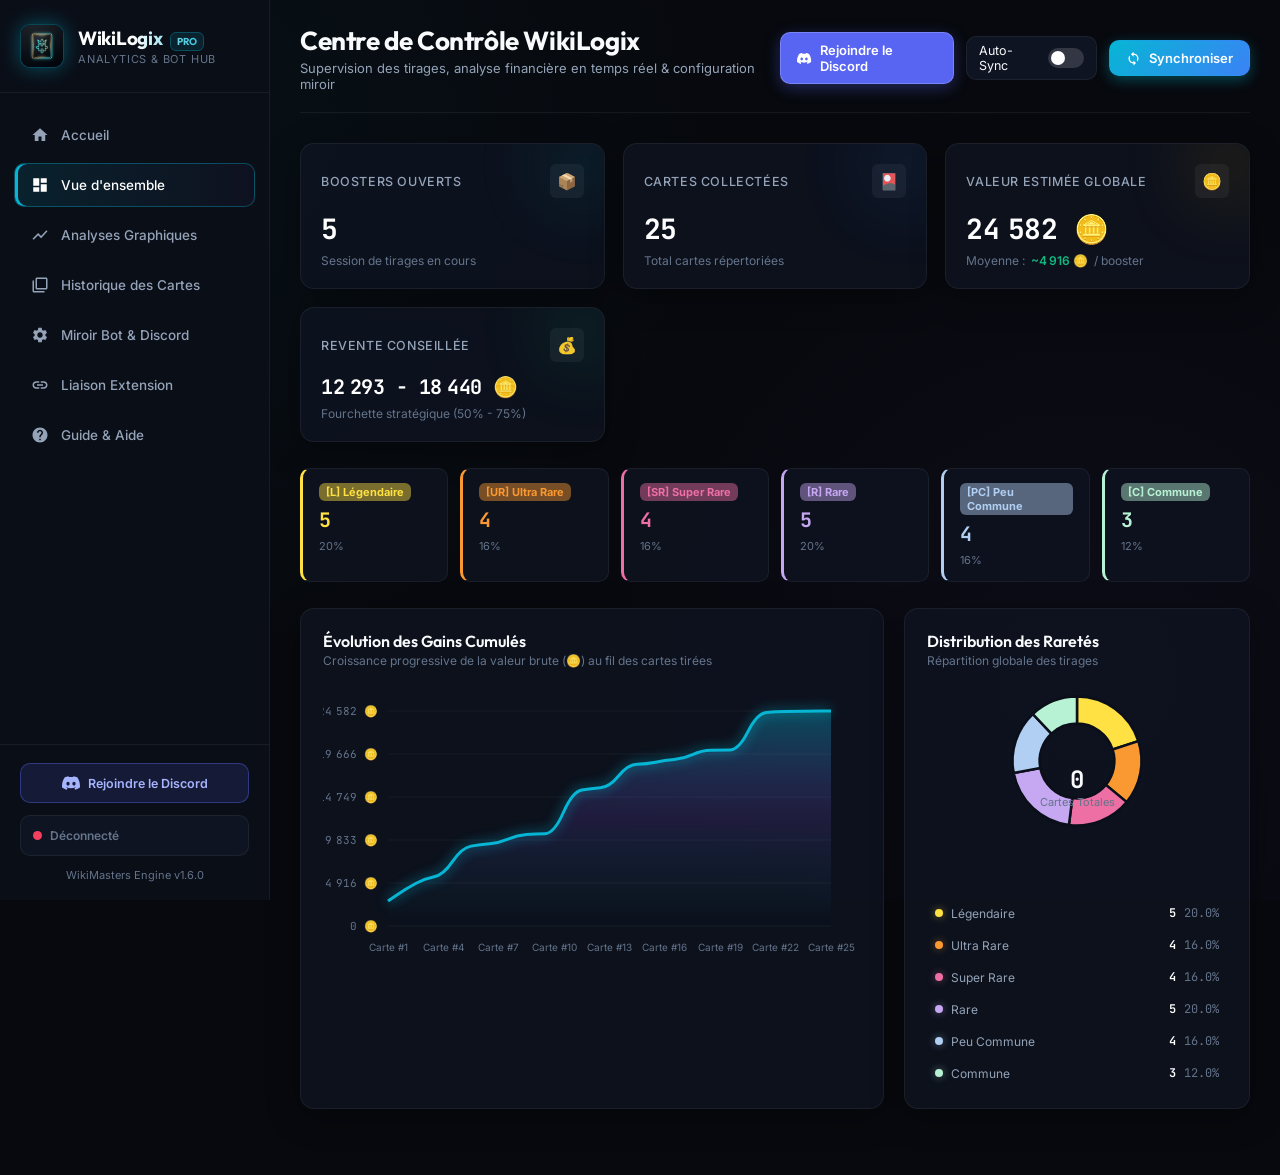
==== commit c3ef85c5: "6eme commit" ====
--- a/dashboard/index.html
+++ b/dashboard/index.html
@@ -58,6 +58,10 @@
       </nav>
 
       <div class="sidebar-footer">
+        <a href="https://discord.gg/wikilogix" target="_blank" rel="noopener" class="sidebar-discord-btn" id="sidebar-discord-btn" title="Rejoindre notre communauté Discord">
+          <svg width="18" height="18" viewBox="0 0 24 24" fill="currentColor"><path d="M20.317 4.37a19.791 19.791 0 0 0-4.885-1.515.074.074 0 0 0-.079.037c-.21.375-.444.864-.608 1.25a18.27 18.27 0 0 0-5.487 0 12.64 12.64 0 0 0-.617-1.25.077.077 0 0 0-.079-.037A19.736 19.736 0 0 0 3.677 4.37a.07.07 0 0 0-.032.027C.533 9.046-.32 13.58.099 18.057a.082.082 0 0 0 .031.057 19.9 19.9 0 0 0 5.993 3.03.078.078 0 0 0 .084-.028c.462-.63.874-1.295 1.226-1.994.021-.041.001-.09-.041-.106a13.107 13.107 0 0 1-1.872-.892.077.077 0 0 1-.008-.128 10.2 10.2 0 0 0 .372-.292.074.074 0 0 1 .077-.01c3.929 1.793 8.18 1.793 12.061 0a.074.074 0 0 1 .078.01c.12.098.246.198.373.292a.077.077 0 0 1-.006.127 12.299 12.299 0 0 1-1.873.894.077.077 0 0 0-.041.107c.36.698.772 1.362 1.225 1.993a.076.076 0 0 0 .084.028 19.839 19.839 0 0 0 6.002-3.03.077.077 0 0 0 .032-.054c.5-5.177-.838-9.674-3.549-13.66a.061.061 0 0 0-.031-.028zM8.02 15.33c-1.183 0-2.157-1.085-2.157-2.419 0-1.333.956-2.419 2.157-2.419 1.21 0 2.176 1.096 2.157 2.42 0 1.333-.956 2.418-2.157 2.418zm7.975 0c-1.183 0-2.157-1.085-2.157-2.419 0-1.333.955-2.419 2.157-2.419 1.21 0 2.176 1.096 2.157 2.42 0 1.333-.946 2.418-2.157 2.418z"/></svg>
+          <span>Rejoindre le Discord</span>
+        </a>
         <div class="sidebar-status-box">
           <div class="status-indicator">
             <span class="status-dot disconnected" id="sidebar-status-dot"></span>
@@ -81,6 +85,11 @@
         </div>
 
         <div class="header-actions">
+          <a href="https://discord.gg/wikilogix" target="_blank" rel="noopener" class="btn btn-discord" id="header-discord-btn" title="Communauté et Support Discord">
+            <svg width="15" height="15" viewBox="0 0 24 24" fill="currentColor"><path d="M20.317 4.37a19.791 19.791 0 0 0-4.885-1.515.074.074 0 0 0-.079.037c-.21.375-.444.864-.608 1.25a18.27 18.27 0 0 0-5.487 0 12.64 12.64 0 0 0-.617-1.25.077.077 0 0 0-.079-.037A19.736 19.736 0 0 0 3.677 4.37a.07.07 0 0 0-.032.027C.533 9.046-.32 13.58.099 18.057a.082.082 0 0 0 .031.057 19.9 19.9 0 0 0 5.993 3.03.078.078 0 0 0 .084-.028c.462-.63.874-1.295 1.226-1.994.021-.041.001-.09-.041-.106a13.107 13.107 0 0 1-1.872-.892.077.077 0 0 1-.008-.128 10.2 10.2 0 0 0 .372-.292.074.074 0 0 1 .077-.01c3.929 1.793 8.18 1.793 12.061 0a.074.074 0 0 1 .078.01c.12.098.246.198.373.292a.077.077 0 0 1-.006.127 12.299 12.299 0 0 1-1.873.894.077.077 0 0 0-.041.107c.36.698.772 1.362 1.225 1.993a.076.076 0 0 0 .084.028 19.839 19.839 0 0 0 6.002-3.03.077.077 0 0 0 .032-.054c.5-5.177-.838-9.674-3.549-13.66a.061.061 0 0 0-.031-.028zM8.02 15.33c-1.183 0-2.157-1.085-2.157-2.419 0-1.333.956-2.419 2.157-2.419 1.21 0 2.176 1.096 2.157 2.42 0 1.333-.956 2.418-2.157 2.418zm7.975 0c-1.183 0-2.157-1.085-2.157-2.419 0-1.333.955-2.419 2.157-2.419 1.21 0 2.176 1.096 2.157 2.42 0 1.333-.946 2.418-2.157 2.418z"/></svg>
+            Rejoindre le Discord
+          </a>
+
           <div class="auto-sync-wrapper">
             <span>Auto-Sync</span>
             <label class="switch">
@@ -88,10 +97,6 @@
               <span class="slider"></span>
             </label>
           </div>
-
-          <button class="btn btn-secondary btn-sm" id="btn-toggle-simulation">
-            Lancer Simulation Directe
-          </button>
 
           <button class="btn btn-primary" id="btn-sync-now">
             <svg width="15" height="15" viewBox="0 0 24 24" fill="currentColor"><path d="M12 4V1L8 5l4 4V6c3.31 0 6 2.69 6 6 0 1.01-.25 1.97-.7 2.8l1.46 1.46C19.54 15.03 20 13.57 20 12c0-4.42-3.58-8-8-8zm0 14c-3.31 0-6-2.69-6-6 0-1.01.25-1.97.7-2.8L5.24 7.74C4.46 8.97 4 10.43 4 12c0 4.42 3.58 8 8 8v3l4-4-4-4v3z"/></svg>
@@ -109,9 +114,15 @@
           <img src="./assets/logo.png" alt="WikiLogix Logo" class="home-hero-logo" onerror="this.style.display='none'">
           <h2>WikiLogix PRO</h2>
           <p class="home-hero-tagline">
-            L'extension Chrome intelligente pour automatiser l'ouverture de boosters sur <strong>Wiki-Masters</strong>, tracker vos cartes et analyser vos gains en temps réel.
+            L'extension Chrome intelligente pour suivre vos tirages de boosters en temps réel sur <strong>Wiki-Masters</strong>, répertorier vos cartes et analyser vos gains.
           </p>
-          <span class="home-hero-badge">Extension Chrome · Version Active</span>
+          <div style="margin-top: 18px; display: flex; gap: 12px; justify-content: center; align-items: center; flex-wrap: wrap;">
+            <a href="https://discord.gg/wikilogix" target="_blank" rel="noopener" class="btn btn-discord">
+              <svg width="16" height="16" viewBox="0 0 24 24" fill="currentColor"><path d="M20.317 4.37a19.791 19.791 0 0 0-4.885-1.515.074.074 0 0 0-.079.037c-.21.375-.444.864-.608 1.25a18.27 18.27 0 0 0-5.487 0 12.64 12.64 0 0 0-.617-1.25.077.077 0 0 0-.079-.037A19.736 19.736 0 0 0 3.677 4.37a.07.07 0 0 0-.032.027C.533 9.046-.32 13.58.099 18.057a.082.082 0 0 0 .031.057 19.9 19.9 0 0 0 5.993 3.03.078.078 0 0 0 .084-.028c.462-.63.874-1.295 1.226-1.994.021-.041.001-.09-.041-.106a13.107 13.107 0 0 1-1.872-.892.077.077 0 0 1-.008-.128 10.2 10.2 0 0 0 .372-.292.074.074 0 0 1 .077-.01c3.929 1.793 8.18 1.793 12.061 0a.074.074 0 0 1 .078.01c.12.098.246.198.373.292a.077.077 0 0 1-.006.127 12.299 12.299 0 0 1-1.873.894.077.077 0 0 0-.041.107c.36.698.772 1.362 1.225 1.993a.076.076 0 0 0 .084.028 19.839 19.839 0 0 0 6.002-3.03.077.077 0 0 0 .032-.054c.5-5.177-.838-9.674-3.549-13.66a.061.061 0 0 0-.031-.028zM8.02 15.33c-1.183 0-2.157-1.085-2.157-2.419 0-1.333.956-2.419 2.157-2.419 1.21 0 2.176 1.096 2.157 2.42 0 1.333-.956 2.418-2.157 2.418zm7.975 0c-1.183 0-2.157-1.085-2.157-2.419 0-1.333.955-2.419 2.157-2.419 1.21 0 2.176 1.096 2.157 2.42 0 1.333-.946 2.418-2.157 2.418z"/></svg>
+              Rejoindre le Discord
+            </a>
+            <span class="home-hero-badge">Extension Chrome · Bientôt sur le Marketplace</span>
+          </div>
         </div>
 
         <!-- KPIs LIVE -->
@@ -137,22 +148,22 @@
         <!-- FONCTIONNALITÉS -->
         <div style="padding: 0 24px;">
           <p class="home-section-title">⚡ Fonctionnalités Clés</p>
-          <p class="home-section-sub">Tout ce dont vous avez besoin pour optimiser votre farm WikiMasters.</p>
+          <p class="home-section-sub">Tout ce dont vous avez besoin pour suivre et valoriser votre collection WikiMasters.</p>
           <div class="features-grid">
             <div class="feature-card" style="--feature-color: #06b6d4;">
-              <span class="feature-icon">🤖</span>
-              <h4>Farm Automatique</h4>
-              <p>Ouverture automatique de boosters en continu avec protection anti-spam intégrée.</p>
+              <span class="feature-icon">👁️</span>
+              <h4>Détection &amp; Suivi en Direct</h4>
+              <p>Capture automatique et inventaire instantané de chaque carte tirée lors de vos ouvertures de boosters.</p>
             </div>
             <div class="feature-card" style="--feature-color: #ffe144;">
               <span class="feature-icon">🪙</span>
-              <h4>Prix du Marché</h4>
-              <p>Récupération des prix réels du marché WikiMasters pour chaque carte tirée.</p>
+              <h4>Prix du Marché (WikiMasters Pro)</h4>
+              <p>Récupération des cours réels du marché pour chaque carte tirée (nécessite un compte WikiMasters Pro).</p>
             </div>
             <div class="feature-card" style="--feature-color: #5865F2;">
               <span class="feature-icon">📡</span>
               <h4>Notifications Discord</h4>
-              <p>Embeds Discord automatiques pour chaque drop, avec filtres et routage par fils.</p>
+              <p>Embeds Discord automatiques pour chaque drop, avec filtres et routage par fils de discussion.</p>
             </div>
             <div class="feature-card" style="--feature-color: #ed6fa3;">
               <span class="feature-icon">📈</span>
@@ -162,12 +173,12 @@
             <div class="feature-card" style="--feature-color: #10b981;">
               <span class="feature-icon">🗂️</span>
               <h4>Historique Complet</h4>
-              <p>Consultez, filtrez et gérez l'intégralité de vos cartes avec statuts vendu/échangé.</p>
+              <p>Consultez, filtrez et gérez l'intégralité de vos cartes avec statuts vendu/échangé/disponible.</p>
             </div>
             <div class="feature-card" style="--feature-color: #8b5cf6;">
               <span class="feature-icon">🔗</span>
               <h4>Liaison Extension</h4>
-              <p>Synchronisation directe via <code style="font-family:monospace;font-size:11px;background:rgba(139,92,246,.15);color:#8b5cf6;padding:1px 5px;border-radius:3px;">externally_connectable</code> Chrome.</p>
+              <p>Synchronisation directe et instantanée avec l'extension Chrome via <code style="font-family:monospace;font-size:11px;background:rgba(139,92,246,.15);color:#8b5cf6;padding:1px 5px;border-radius:3px;">externally_connectable</code>.</p>
             </div>
           </div>
         </div>
@@ -175,22 +186,22 @@
         <!-- DÉMARRAGE -->
         <div style="padding: 0 24px 32px;">
           <p class="home-section-title">🚀 Comment Démarrer ?</p>
-          <p class="home-section-sub">3 étapes simples pour commencer à farmer.</p>
+          <p class="home-section-sub">3 étapes simples pour utiliser WikiLogix.</p>
           <div class="steps-grid">
             <div class="step-card">
               <div class="step-number">1</div>
               <h4>Installer l'Extension</h4>
-              <p>Chargez l'extension WikiLogix dans Chrome via <strong>chrome://extensions</strong> en mode développeur.</p>
+              <p>Bientôt disponible en 1 clic sur le <strong>Chrome Web Store</strong> ! En attendant, chargez le dossier <code>extension/</code> dans Chrome via <strong>chrome://extensions</strong> en mode développeur.</p>
             </div>
             <div class="step-card">
               <div class="step-number">2</div>
-              <h4>Configurer le Dashboard</h4>
-              <p>Renseignez l'ID de l'extension dans l'onglet <em>Liaison Extension</em> pour activer la synchronisation.</p>
+              <h4>Dashboard 100% en Ligne</h4>
+              <p><strong>Aucun téléchargement local requis</strong> : ce dashboard est hébergé en ligne sur GitHub Pages et accessible directement pour tous.</p>
             </div>
             <div class="step-card">
               <div class="step-number">3</div>
-              <h4>Lancer le Farm</h4>
-              <p>Sur Wiki-Masters, ouvrez un booster — l'extension détecte et enregistre automatiquement chaque carte.</p>
+              <h4>Ouvrir vos Boosters</h4>
+              <p>Sur Wiki-Masters, ouvrez vos boosters — l'extension détecte, extrait les prix et enregistre automatiquement chaque carte tirée.</p>
             </div>
           </div>
         </div>
@@ -209,7 +220,7 @@
               <div class="kpi-icon-box">📦</div>
             </div>
             <div class="kpi-value" id="kpi-val-boosters">0</div>
-            <div class="kpi-subtext">Session de farm en cours</div>
+            <div class="kpi-subtext">Session de tirages en cours</div>
           </div>
 
           <div class="kpi-card">
@@ -414,14 +425,27 @@
             <input type="text" id="table-search-input" placeholder="Rechercher une carte par nom ou mot-clé...">
           </div>
 
-          <div class="filter-chips-group">
-            <button class="filter-chip active" data-rarity="ALL">Toutes</button>
-            <button class="filter-chip" data-rarity="L">Légendaires</button>
-            <button class="filter-chip" data-rarity="UR">Ultra Rares</button>
-            <button class="filter-chip" data-rarity="SR">Super Rares</button>
-            <button class="filter-chip" data-rarity="R">Rares</button>
-            <button class="filter-chip" data-rarity="PC">Peu Communes</button>
-            <button class="filter-chip" data-rarity="C">Communes</button>
+          <div class="filter-chips-container">
+            <!-- FILTRE STATUT -->
+            <div class="filter-chips-group status-filter-group">
+              <span class="filter-group-label">Statut :</span>
+              <button class="filter-chip filter-chip-status active" data-status="ALL">Tous</button>
+              <button class="filter-chip filter-chip-status chip-sold" data-status="sold">🏷️ Vendu</button>
+              <button class="filter-chip filter-chip-status chip-traded" data-status="traded">🔄 Échangé</button>
+              <button class="filter-chip filter-chip-status chip-available" data-status="available">✨ Disponible</button>
+            </div>
+
+            <!-- FILTRE RARETÉ -->
+            <div class="filter-chips-group rarity-filter-group">
+              <span class="filter-group-label">Rareté :</span>
+              <button class="filter-chip filter-chip-rarity active" data-rarity="ALL">Toutes</button>
+              <button class="filter-chip filter-chip-rarity" data-rarity="L">Légendaires</button>
+              <button class="filter-chip filter-chip-rarity" data-rarity="UR">Ultra Rares</button>
+              <button class="filter-chip filter-chip-rarity" data-rarity="SR">Super Rares</button>
+              <button class="filter-chip filter-chip-rarity" data-rarity="R">Rares</button>
+              <button class="filter-chip filter-chip-rarity" data-rarity="PC">Peu Communes</button>
+              <button class="filter-chip filter-chip-rarity" data-rarity="C">Communes</button>
+            </div>
           </div>
 
           <div style="display: flex; align-items: center; gap: 8px;">
@@ -586,29 +610,29 @@
             <div class="guide-step">
               <div class="guide-step-num">1</div>
               <div class="guide-step-content">
-                <h4>Télécharger l'extension</h4>
-                <p>Clonez ou téléchargez le dépôt GitHub <code>bzhkylian/WikiLogix</code>. Le dossier <code>extension/</code> contient tous les fichiers nécessaires.</p>
+                <h4>Télécharger l'extension (Bientôt sur le Chrome Web Store)</h4>
+                <p>L'extension WikiLogix sera bientôt disponible directement sur le <strong>Chrome Web Store / Marketplace</strong> pour une installation en 1 clic. En attendant, clonez ou téléchargez le dossier <code>extension/</code> depuis le dépôt GitHub <code>bzhkylian/WikiLogix</code>.</p>
               </div>
             </div>
             <div class="guide-step">
               <div class="guide-step-num">2</div>
               <div class="guide-step-content">
                 <h4>Charger dans Chrome</h4>
-                <p>Ouvrez <code>chrome://extensions</code>, activez le <strong>Mode développeur</strong> (haut droite), puis cliquez sur <strong>Charger l'extension non empaquetée</strong> et sélectionnez le dossier <code>extension/</code>.</p>
+                <p>Ouvrez <code>chrome://extensions</code>, activez le <strong>Mode développeur</strong> (en haut à droite), puis cliquez sur <strong>Charger l'extension non empaquetée</strong> et sélectionnez le dossier <code>extension/</code>.</p>
               </div>
             </div>
             <div class="guide-step">
               <div class="guide-step-num">3</div>
               <div class="guide-step-content">
-                <h4>Copier l'ID de l'extension</h4>
-                <p>Sur la page <code>chrome://extensions</code>, copiez l'ID affiché sous WikiLogix (ex: <code>efnmjlkgeebfkocflhbbpccohckckhbe</code>) et collez-le dans l'onglet <em>Liaison Extension</em> du dashboard.</p>
+                <h4>Dashboard Web 100% en Ligne (Aucun téléchargement requis)</h4>
+                <p>Le dashboard est directement accessible sur le Web via GitHub Pages à l'adresse <code>https://bzhkylian.github.io/WikiLogix/dashboard</code>. Vous n'avez rien à télécharger ni à installer localement pour visualiser vos données !</p>
               </div>
             </div>
             <div class="guide-step">
               <div class="guide-step-num">4</div>
               <div class="guide-step-content">
-                <h4>Se rendre sur Wiki-Masters</h4>
-                <p>Naviguez vers <code>wiki-masters.com/pulls</code>. L'extension s'active automatiquement et l'icône WikiLogix s'allume dans la barre Chrome.</p>
+                <h4>Lier l'Extension au Dashboard</h4>
+                <p>Sur <code>chrome://extensions</code>, copiez l'ID affiché sous WikiLogix (ex: <code>efnmjlkgeebfkocflhbbpccohckckhbe</code>) et collez-le dans l'onglet <em>Liaison Extension</em> du dashboard pour activer la synchronisation instantanée.</p>
               </div>
             </div>
           </div>
@@ -620,33 +644,45 @@
             <div class="guide-section-icon" style="background:rgba(255,225,68,0.1);">⚙️</div>
             <h3>Comment ça fonctionne ?</h3>
           </div>
+
+          <!-- AVERTISSEMENT WIKIMASTERS PRO -->
+          <div class="pro-requirement-banner">
+            <div class="pro-badge">⚠️ WIKIMASTERS PRO OBLIGATOIRE</div>
+            <div class="pro-content">
+              <h4>Abonnement WikiMasters Pro indispensable pour les prix du marché</h4>
+              <p>
+                Pour bénéficier de la détection automatique des prix, de la valorisation de vos tirages et des conseils de revente, <strong>il est indispensable de posséder un compte WikiMasters Pro</strong> (et non la version normale). Sans la version Pro, la plateforme Wiki-Masters n'affiche pas les données de marché et l'extension ne peut donc pas les récupérer.
+              </p>
+            </div>
+          </div>
+
           <div class="guide-feature-grid">
             <div class="guide-feature-item">
               <span class="fi-icon">👁️</span>
               <div>
                 <h4>Détection des Cartes</h4>
-                <p>Un <em>MutationObserver</em> surveille le DOM de Wiki-Masters en temps réel et détecte chaque nouvelle carte apparaissant lors d'une ouverture de booster.</p>
+                <p>Un <em>MutationObserver</em> surveille le DOM de Wiki-Masters en temps réel et détecte chaque nouvelle carte apparaissant lors de vos ouvertures de boosters.</p>
               </div>
             </div>
             <div class="guide-feature-item">
               <span class="fi-icon">💰</span>
               <div>
-                <h4>Extraction du Prix</h4>
-                <p>Pour chaque carte détectée, l'extension interroge le marché de Wiki-Masters pour récupérer automatiquement le prix moyen, min et max.</p>
+                <h4>Extraction des Cours (Pro)</h4>
+                <p>Pour chaque carte détectée, l'extension interroge le marché Wiki-Masters Pro pour récupérer automatiquement le prix moyen, minimum et maximum.</p>
               </div>
             </div>
             <div class="guide-feature-item">
               <span class="fi-icon">🖼️</span>
               <div>
-                <h4>Image Wikipédia</h4>
-                <p>L'extension extrait l'image principale de la carte depuis l'article Wikipédia correspondant (si disponible) et la stocke avec les données.</p>
+                <h4>Image &amp; Wikipédia</h4>
+                <p>L'extension capture l'illustration de la carte et génère le lien direct vers l'article Wikipédia correspondant pour consulter sa fiche détaillée.</p>
               </div>
             </div>
             <div class="guide-feature-item">
               <span class="fi-icon">💾</span>
               <div>
-                <h4>Stockage Local</h4>
-                <p>Toutes les cartes et configurations sont persistées dans le <code>chrome.storage.local</code> de l'extension, et synchronisées avec le dashboard via <code>externally_connectable</code>.</p>
+                <h4>Stockage Local &amp; Sync Web</h4>
+                <p>Vos cartes sont persistées en toute confidentialité dans le <code>chrome.storage.local</code> de votre navigateur et transmises au dashboard en ligne via <code>externally_connectable</code>.</p>
               </div>
             </div>
           </div>
@@ -656,28 +692,35 @@
         <div class="guide-section">
           <div class="guide-section-header">
             <div class="guide-section-icon" style="background:rgba(88,101,242,0.1);">📡</div>
-            <h3>Configuration Discord</h3>
+            <h3>Configuration Discord Pas à Pas</h3>
           </div>
           <div class="guide-steps-list">
             <div class="guide-step">
               <div class="guide-step-num">1</div>
               <div class="guide-step-content">
-                <h4>Créer un Webhook</h4>
-                <p>Dans Discord, allez dans les paramètres du salon → <strong>Intégrations</strong> → <strong>Webhooks</strong> → <strong>Nouveau webhook</strong>. Copiez l'URL générée.</p>
+                <h4>Créer un Serveur Discord (ou salon dédié)</h4>
+                <p>Créez votre propre serveur Discord (ou utilisez un salon privé sur un serveur existant sur lequel vous avez les permissions de gestion des webhooks).</p>
               </div>
             </div>
             <div class="guide-step">
               <div class="guide-step-num">2</div>
               <div class="guide-step-content">
-                <h4>Renseigner le Webhook</h4>
-                <p>Collez l'URL dans le champ <em>URL du Webhook Discord Principal</em> dans l'onglet <strong>Miroir Bot &amp; Discord</strong> du dashboard.</p>
+                <h4>Créer un Webhook</h4>
+                <p>Dans Discord, faites un clic droit sur le salon choisi → <strong>Modifier le salon</strong> → <strong>Intégrations</strong> → <strong>Webhooks</strong> → <strong>Nouveau webhook</strong>. Nommez-le par exemple <code>WikiLogix Drops</code> et cliquez sur <strong>Copier l'URL du webhook</strong>.</p>
               </div>
             </div>
             <div class="guide-step">
               <div class="guide-step-num">3</div>
               <div class="guide-step-content">
-                <h4>Configurer les Filtres</h4>
-                <p>Créez des règles de filtrage pour router les drops vers des fils Discord spécifiques selon la rareté (L, UR, SR...) ou le seuil de prix en 🪙.</p>
+                <h4>Renseigner l'URL dans WikiLogix</h4>
+                <p>Collez cette URL dans le champ <em>URL du Webhook Discord Principal</em> dans l'onglet <strong>Miroir Bot &amp; Discord</strong> du dashboard (ou directement dans le popup de l'extension) et enregistrez.</p>
+              </div>
+            </div>
+            <div class="guide-step">
+              <div class="guide-step-num">4</div>
+              <div class="guide-step-content">
+                <h4>Créer des Fils (Threads) &amp; Configurer les Filtres (Optionnel)</h4>
+                <p>Dans votre salon Discord, vous pouvez créer des fils de discussion (ex: <code>#légendaires</code>, <code>#ur-sr</code>). Configurez ensuite les règles dans le dashboard pour router automatiquement les drops vers le bon fil selon leur rareté ou leur valeur en 🪙.</p>
               </div>
             </div>
           </div>
@@ -691,26 +734,42 @@
           </div>
           <div class="faq-list" id="faq-list">
             <div class="faq-item" onclick="this.classList.toggle('open')">
+              <div class="faq-question">Pourquoi les prix n'apparaissent-ils pas sur mes cartes ? <span class="faq-arrow">›</span></div>
+              <div class="faq-answer"><div class="faq-answer-inner">Il est <strong>indispensable d'avoir un compte WikiMasters Pro</strong>. La version gratuite de WikiMasters ne met pas à disposition les prix du marché ni les statistiques de ventes. Sans abonnement Pro actif sur Wiki-Masters, l'extension ne peut donc pas récupérer ces cours.</div></div>
+            </div>
+            <div class="faq-item" onclick="this.classList.toggle('open')">
+              <div class="faq-question">Peut-on resynchroniser les cartes ou les prix passés ? <span class="faq-arrow">›</span></div>
+              <div class="faq-answer"><div class="faq-answer-inner"><strong>La fonctionnalité de resynchronisation n'est pas encore implémentée pour le moment</strong> (elle n'est pas disponible actuellement). Elle sera introduite dans une future mise à jour. Pour le moment, les cartes et leurs cours sont automatiquement capturés en direct lors de chaque ouverture de booster.</div></div>
+            </div>
+            <div class="faq-item" onclick="this.classList.toggle('open')">
               <div class="faq-question">Pourquoi les cartes n'apparaissent-elles pas dans le dashboard ? <span class="faq-arrow">›</span></div>
-              <div class="faq-answer"><div class="faq-answer-inner">Vérifiez que l'ID de l'extension est correctement renseigné dans l'onglet <em>Liaison Extension</em>. Le dashboard doit être ouvert via une URL HTTP (localhost ou GitHub Pages) et non en <code>file://</code> pour que la liaison Chrome fonctionne.</div></div>
+              <div class="faq-answer"><div class="faq-answer-inner">Vérifiez que l'ID de l'extension est correctement renseigné dans l'onglet <em>Liaison Extension</em>. Le dashboard doit être ouvert via une URL HTTP (GitHub Pages ou localhost) et non en <code>file://</code> pour que l'API Chrome <code>externally_connectable</code> puisse fonctionner.</div></div>
             </div>
             <div class="faq-item" onclick="this.classList.toggle('open')">
               <div class="faq-question">L'extension ne détecte pas mes cartes, que faire ? <span class="faq-arrow">›</span></div>
               <div class="faq-answer"><div class="faq-answer-inner">Assurez-vous d'être sur la page <code>wiki-masters.com/pulls</code>. Si le problème persiste, rechargez la page et vérifiez que l'extension est bien activée dans <code>chrome://extensions</code>.</div></div>
             </div>
             <div class="faq-item" onclick="this.classList.toggle('open')">
+              <div class="faq-question">Comment filtrer les cartes vendues ou échangées ? <span class="faq-arrow">›</span></div>
+              <div class="faq-answer"><div class="faq-answer-inner">Dans l'onglet <em>Historique des Cartes</em>, utilisez la nouvelle barre de filtre <strong>Statut</strong> au-dessus du tableau pour afficher en un clic les cartes <strong>Tous</strong>, <strong>🏷️ Vendu</strong>, <strong>🔄 Échangé</strong> ou <strong>✨ Disponible</strong>.</div></div>
+            </div>
+            <div class="faq-item" onclick="this.classList.toggle('open')">
               <div class="faq-question">Comment supprimer une carte du cache ? <span class="faq-arrow">›</span></div>
-              <div class="faq-answer"><div class="faq-answer-inner">Dans l'onglet <em>Historique des Cartes</em>, cliquez sur <strong>Détails</strong> d'une carte puis sur le bouton rouge <strong>Supprimer</strong>. La carte sera retirée définitivement du cache local.</div></div>
-            </div>
-            <div class="faq-item" onclick="this.classList.toggle('open')">
-              <div class="faq-question">Que signifient les boutons Vendu / Échangé ? <span class="faq-arrow">›</span></div>
-              <div class="faq-answer"><div class="faq-answer-inner">Ces boutons ajoutent un tag visuel sur la carte pour indiquer qu'elle n'est plus disponible dans votre collection. Cela évite de la rechercher inutilement. La carte reste dans l'historique avec son tag coloré.</div></div>
-            </div>
-            <div class="faq-item" onclick="this.classList.toggle('open')">
-              <div class="faq-question">Les prix affichés sont-ils en temps réel ? <span class="faq-arrow">›</span></div>
-              <div class="faq-answer"><div class="faq-answer-inner">Les prix sont capturés au moment du tirage par l'extension. Ils correspondent au prix de marché au moment de l'ouverture du booster. Pour les actualiser, une synchronisation manuelle est possible depuis le popup de l'extension.</div></div>
-            </div>
-          </div>
+              <div class="faq-answer"><div class="faq-answer-inner">Dans l'onglet <em>Historique des Cartes</em>, cliquez sur <strong>Détails</strong> d'une carte puis sur le bouton rouge <strong>Supprimer</strong>. La carte sera retirée définitivement du cache local après confirmation.</div></div>
+            </div>
+          </div>
+        </div>
+
+        <!-- BANNIÈRE DISCORD COMMUNAUTAIRE -->
+        <div class="guide-discord-banner">
+          <div class="guide-discord-content">
+            <h3>💬 Rejoignez la Communauté WikiLogix</h3>
+            <p>Une question, un bug ou une idée d'amélioration ? Rejoignez notre serveur Discord pour échanger avec la communauté et suivre les nouveautés !</p>
+          </div>
+          <a href="https://discord.gg/wikilogix" target="_blank" rel="noopener" class="btn btn-discord btn-lg">
+            <svg width="18" height="18" viewBox="0 0 24 24" fill="currentColor"><path d="M20.317 4.37a19.791 19.791 0 0 0-4.885-1.515.074.074 0 0 0-.079.037c-.21.375-.444.864-.608 1.25a18.27 18.27 0 0 0-5.487 0 12.64 12.64 0 0 0-.617-1.25.077.077 0 0 0-.079-.037A19.736 19.736 0 0 0 3.677 4.37a.07.07 0 0 0-.032.027C.533 9.046-.32 13.58.099 18.057a.082.082 0 0 0 .031.057 19.9 19.9 0 0 0 5.993 3.03.078.078 0 0 0 .084-.028c.462-.63.874-1.295 1.226-1.994.021-.041.001-.09-.041-.106a13.107 13.107 0 0 1-1.872-.892.077.077 0 0 1-.008-.128 10.2 10.2 0 0 0 .372-.292.074.074 0 0 1 .077-.01c3.929 1.793 8.18 1.793 12.061 0a.074.074 0 0 1 .078.01c.12.098.246.198.373.292a.077.077 0 0 1-.006.127 12.299 12.299 0 0 1-1.873.894.077.077 0 0 0-.041.107c.36.698.772 1.362 1.225 1.993a.076.076 0 0 0 .084.028 19.839 19.839 0 0 0 6.002-3.03.077.077 0 0 0 .032-.054c.5-5.177-.838-9.674-3.549-13.66a.061.061 0 0 0-.031-.028zM8.02 15.33c-1.183 0-2.157-1.085-2.157-2.419 0-1.333.956-2.419 2.157-2.419 1.21 0 2.176 1.096 2.157 2.42 0 1.333-.956 2.418-2.157 2.418zm7.975 0c-1.183 0-2.157-1.085-2.157-2.419 0-1.333.955-2.419 2.157-2.419 1.21 0 2.176 1.096 2.157 2.42 0 1.333-.946 2.418-2.157 2.418z"/></svg>
+            Rejoindre le Discord
+          </a>
         </div>
       </section>
 
--- a/dashboard/styles.css
+++ b/dashboard/styles.css
@@ -856,22 +856,40 @@
   height: 15px;
 }
 
+.filter-chips-container {
+  display: flex;
+  flex-direction: column;
+  gap: 8px;
+  flex: 1;
+}
+
 .filter-chips-group {
   display: flex;
+  align-items: center;
   gap: 6px;
   flex-wrap: wrap;
+}
+
+.filter-group-label {
+  font-size: 11px;
+  font-weight: 700;
+  text-transform: uppercase;
+  letter-spacing: 0.5px;
+  color: var(--text-muted);
+  min-width: 52px;
 }
 
 .filter-chip {
   background: rgba(255, 255, 255, 0.04);
   border: 1px solid var(--border-subtle);
-  padding: 6px 12px;
+  padding: 5px 12px;
   border-radius: var(--radius-sm);
   font-size: 12px;
   font-weight: 600;
   color: var(--text-secondary);
   cursor: pointer;
   transition: all 0.2s ease;
+  user-select: none;
 }
 
 .filter-chip:hover {
@@ -884,6 +902,27 @@
   border-color: var(--cyber-cyan);
   color: #ffffff;
   box-shadow: 0 0 10px rgba(6, 182, 212, 0.3);
+}
+
+.filter-chip-status.chip-sold.active {
+  background: rgba(245, 158, 11, 0.2);
+  border-color: var(--cyber-amber);
+  color: var(--cyber-amber);
+  box-shadow: 0 0 10px rgba(245, 158, 11, 0.3);
+}
+
+.filter-chip-status.chip-traded.active {
+  background: rgba(99, 102, 241, 0.2);
+  border-color: var(--cyber-indigo);
+  color: var(--cyber-indigo);
+  box-shadow: 0 0 10px rgba(99, 102, 241, 0.3);
+}
+
+.filter-chip-status.chip-available.active {
+  background: rgba(16, 185, 129, 0.2);
+  border-color: var(--cyber-emerald);
+  color: var(--cyber-emerald);
+  box-shadow: 0 0 10px rgba(16, 185, 129, 0.3);
 }
 
 /* TABLEAU DES CARTES */
@@ -944,7 +983,25 @@
   color: #ffffff;
   display: flex;
   align-items: center;
-  gap: 8px;
+  gap: 10px;
+}
+
+.table-card-thumb {
+  width: 32px;
+  height: 32px;
+  border-radius: 6px;
+  object-fit: cover;
+  border: 1px solid rgba(255, 255, 255, 0.16);
+  box-shadow: 0 2px 6px rgba(0, 0, 0, 0.4);
+  flex-shrink: 0;
+  background: #0b0f19;
+}
+
+.table-card-name-group {
+  display: flex;
+  align-items: center;
+  flex-wrap: wrap;
+  gap: 6px;
 }
 
 .rarity-badge {
@@ -2320,3 +2377,117 @@
     padding: 0 16px 30px 16px;
   }
 }
+
+/* ============================================================================
+   BOUTONS ET BANNIÈRES DISCORD & PRO
+   ============================================================================ */
+
+.btn-discord {
+  background: #5865F2 !important;
+  color: #ffffff !important;
+  border: 1px solid rgba(255, 255, 255, 0.2) !important;
+  display: inline-flex;
+  align-items: center;
+  gap: 8px;
+  text-decoration: none;
+  font-weight: 600;
+  box-shadow: 0 4px 15px rgba(88, 101, 242, 0.35);
+  transition: all 0.2s ease;
+}
+
+.btn-discord:hover {
+  background: #4752c4 !important;
+  box-shadow: 0 6px 20px rgba(88, 101, 242, 0.55);
+  transform: translateY(-1px);
+}
+
+.sidebar-discord-btn {
+  display: flex;
+  align-items: center;
+  justify-content: center;
+  gap: 8px;
+  background: rgba(88, 101, 242, 0.15);
+  border: 1px solid rgba(88, 101, 242, 0.4);
+  color: #a5b4fc;
+  padding: 10px 14px;
+  border-radius: var(--radius-md);
+  text-decoration: none;
+  font-size: 12.5px;
+  font-weight: 600;
+  transition: all 0.2s ease;
+  margin-bottom: 12px;
+}
+
+.sidebar-discord-btn:hover {
+  background: #5865F2;
+  color: #ffffff;
+  border-color: #5865F2;
+  box-shadow: 0 0 16px rgba(88, 101, 242, 0.45);
+}
+
+.pro-requirement-banner {
+  background: linear-gradient(135deg, rgba(245, 158, 11, 0.12), rgba(239, 68, 68, 0.08));
+  border: 1px solid rgba(245, 158, 11, 0.4);
+  border-radius: var(--radius-lg);
+  padding: 18px 22px;
+  margin-bottom: 24px;
+  display: flex;
+  flex-direction: column;
+  gap: 8px;
+}
+
+.pro-requirement-banner .pro-badge {
+  display: inline-block;
+  font-family: 'Outfit', sans-serif;
+  font-size: 11px;
+  font-weight: 800;
+  letter-spacing: 1px;
+  color: var(--cyber-amber);
+  background: rgba(245, 158, 11, 0.2);
+  border: 1px solid rgba(245, 158, 11, 0.4);
+  padding: 3px 8px;
+  border-radius: var(--radius-sm);
+  width: fit-content;
+}
+
+.pro-requirement-banner .pro-content h4 {
+  font-family: 'Outfit', sans-serif;
+  font-size: 15px;
+  font-weight: 700;
+  color: #ffffff;
+  margin-bottom: 6px;
+}
+
+.pro-requirement-banner .pro-content p {
+  font-size: 13px;
+  color: var(--text-secondary);
+  line-height: 1.55;
+}
+
+.guide-discord-banner {
+  margin-top: 36px;
+  background: linear-gradient(135deg, rgba(88, 101, 242, 0.18), rgba(139, 92, 246, 0.1));
+  border: 1px solid rgba(88, 101, 242, 0.35);
+  border-radius: var(--radius-xl);
+  padding: 24px 28px;
+  display: flex;
+  align-items: center;
+  justify-content: space-between;
+  gap: 20px;
+  flex-wrap: wrap;
+}
+
+.guide-discord-content h3 {
+  font-family: 'Outfit', sans-serif;
+  font-size: 18px;
+  font-weight: 700;
+  color: #ffffff;
+  margin-bottom: 6px;
+}
+
+.guide-discord-content p {
+  font-size: 13px;
+  color: var(--text-secondary);
+  max-width: 580px;
+  line-height: 1.5;
+}
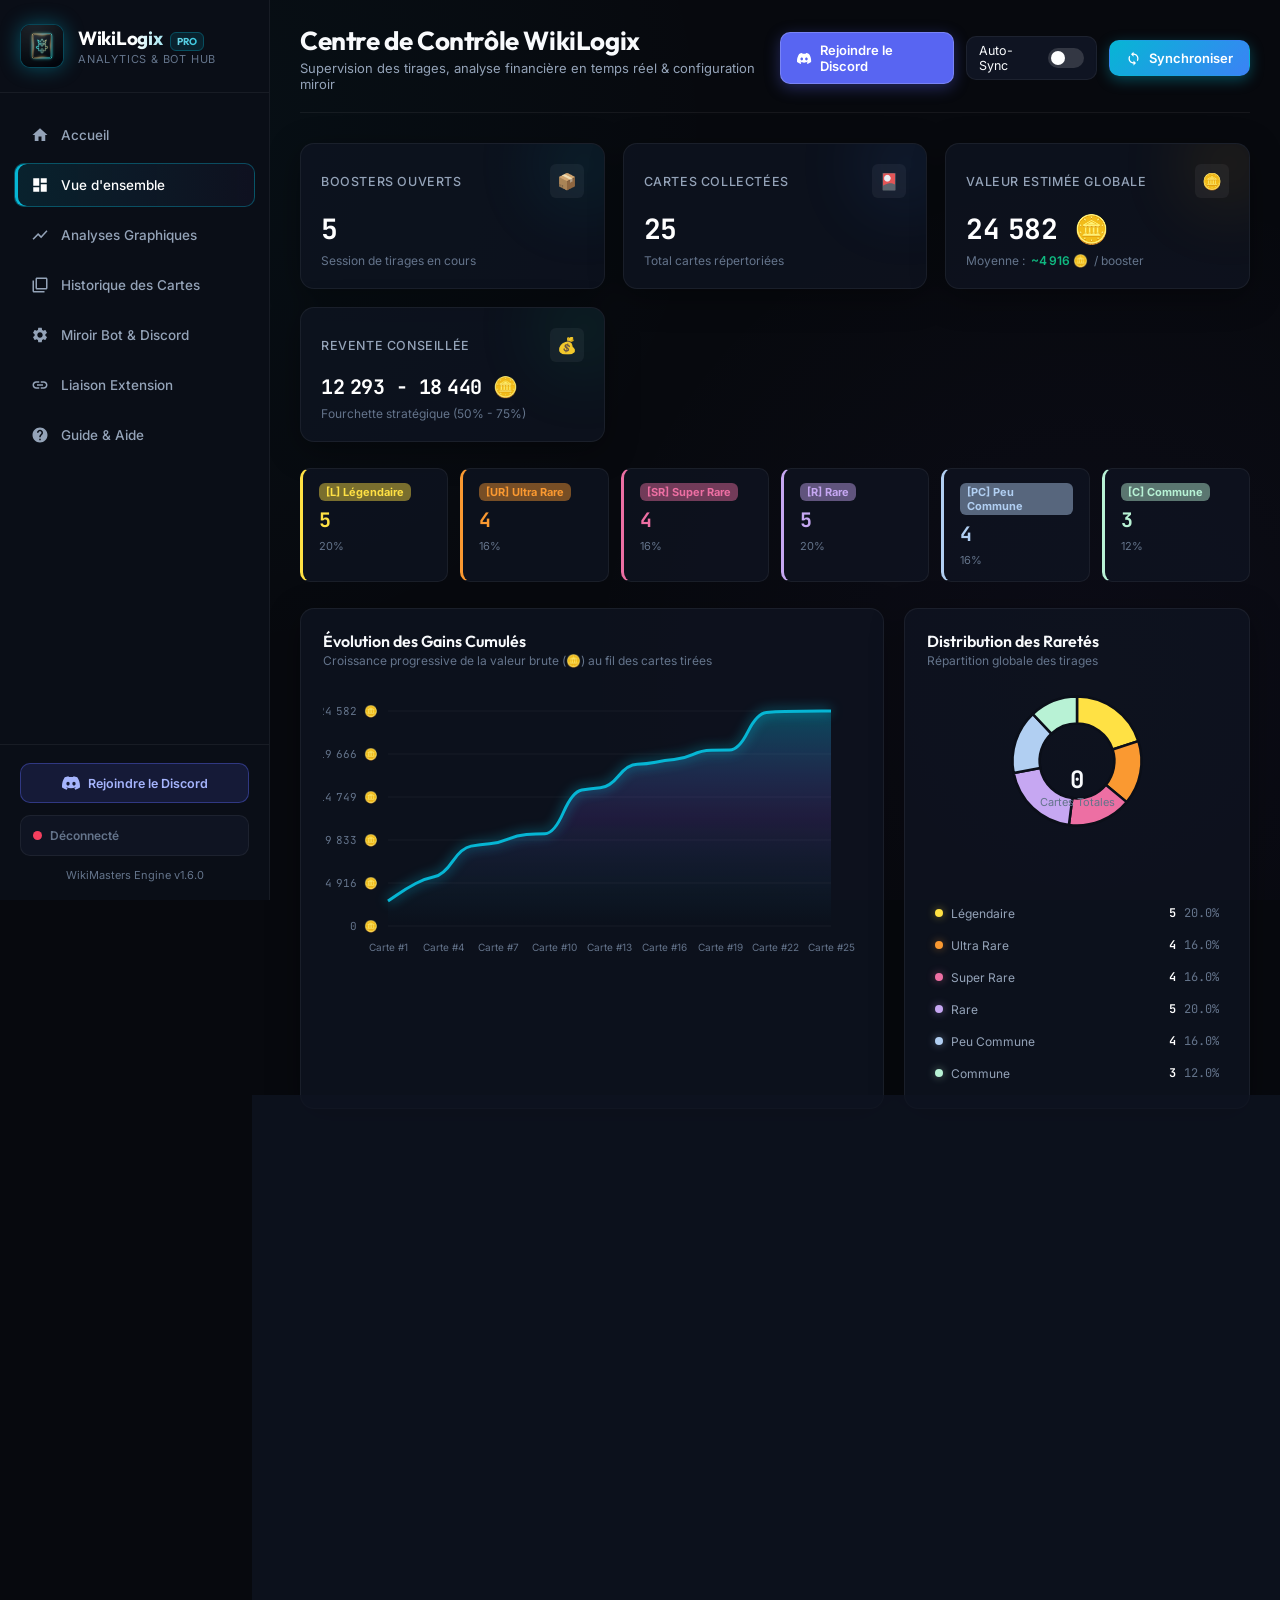
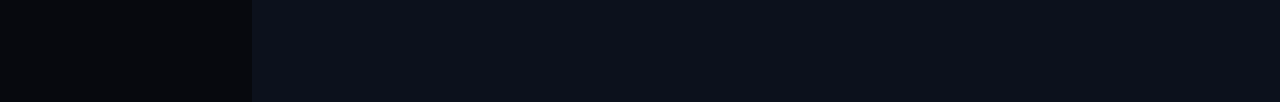
==== commit ce41d798: "7eme commit" ====
--- a/dashboard/index.html
+++ b/dashboard/index.html
@@ -343,6 +343,61 @@
             </div>
           </div>
         </div>
+
+        <!-- NOUVEAU GRAPHIQUE TEMPOREL : RENDEMENT DES BOOSTERS (TIMERS GRATUITS) -->
+        <div class="chart-card booster-yield-card" style="margin-top: 24px;">
+          <div class="chart-card-header">
+            <div class="chart-title-box">
+              <div style="display: flex; align-items: center; gap: 8px; flex-wrap: wrap;">
+                <h3>Analyse Temporelle &amp; Rendement des Boosters</h3>
+                <span class="badge-pill-neon">TIMERS GRATUITS</span>
+              </div>
+              <p>Évolution chronologique de la valeur brute cumulée (🪙) et du rendement net estimé à la revente</p>
+            </div>
+            <!-- SÉLECTEUR DE PÉRIODE (HEURE / JOUR) -->
+            <div class="chart-time-selector" id="booster-yield-selector">
+              <button type="button" class="time-tab-btn active" data-view="hourly" id="btn-view-hourly" title="Détail de la journée par heure">
+                <svg width="13" height="13" viewBox="0 0 24 24" fill="none" stroke="currentColor" stroke-width="2" stroke-linecap="round" stroke-linejoin="round"><circle cx="12" cy="12" r="10"></circle><polyline points="12 6 12 12 16 14"></polyline></svg>
+                Aujourd'hui (Par Heure)
+              </button>
+              <button type="button" class="time-tab-btn" data-view="daily" id="btn-view-daily" title="Historique global jour par jour">
+                <svg width="13" height="13" viewBox="0 0 24 24" fill="none" stroke="currentColor" stroke-width="2" stroke-linecap="round" stroke-linejoin="round"><rect x="3" y="4" width="18" height="18" rx="2" ry="2"></rect><line x1="16" y1="2" x2="16" y2="6"></line><line x1="8" y1="2" x2="8" y2="6"></line><line x1="3" y1="10" x2="21" y2="10"></line></svg>
+                Historique (Par Jour)
+              </button>
+            </div>
+          </div>
+
+          <!-- BARRE DE STATISTIQUES RAPIDES & LÉGENDE DU GRAPHIQUE -->
+          <div class="yield-chart-legend-bar">
+            <div class="yield-legend-group">
+              <div class="yield-legend-item">
+                <span class="yield-legend-line" style="background: #ffe144; box-shadow: 0 0 8px rgba(255, 225, 68, 0.6);"></span>
+                <span class="yield-legend-label">Valeur Brute Cumulée :</span>
+                <strong class="yield-legend-value" id="yield-stat-gross" style="color: #ffe144;">0 🪙</strong>
+              </div>
+              <div class="yield-legend-item">
+                <span class="yield-legend-line" style="background: #10b981; box-shadow: 0 0 8px rgba(16, 185, 129, 0.6);"></span>
+                <span class="yield-legend-label">Revente Nette Estimée (50-75%) :</span>
+                <strong class="yield-legend-value" id="yield-stat-net" style="color: #10b981;">0 🪙</strong>
+              </div>
+              <div class="yield-legend-item">
+                <span class="yield-legend-bar" style="background: rgba(6, 182, 212, 0.5); border: 1px solid #06b6d4;"></span>
+                <span class="yield-legend-label">Drops par intervalle :</span>
+                <strong class="yield-legend-value" id="yield-stat-drop" style="color: #06b6d4;">Pics d'ouverture</strong>
+              </div>
+            </div>
+            <div class="yield-session-badge" id="yield-session-info">
+              <span class="pulse-dot"></span>
+              <span id="yield-current-view-label">Vue 24h Intra-journalière</span>
+            </div>
+          </div>
+
+          <!-- CANVAS GRAPHIQUE & TOOLTIP -->
+          <div class="canvas-container" style="height: 320px; position: relative;">
+            <canvas id="canvas-booster-yield"></canvas>
+            <div class="custom-chart-tooltip" id="tooltip-booster-yield"></div>
+          </div>
+        </div>
       </section>
 
       <!-- ==================================================================
--- a/dashboard/styles.css
+++ b/dashboard/styles.css
@@ -2491,3 +2491,148 @@
   max-width: 580px;
   line-height: 1.5;
 }
+
+/* ============================================================================
+   GRAPHIQUE TEMPOREL : RENDEMENT DES BOOSTERS (TIMERS GRATUITS)
+   ============================================================================ */
+
+.booster-yield-card {
+  overflow: hidden;
+  transition: border-color 0.25s ease, box-shadow 0.25s ease;
+}
+
+.booster-yield-card:hover {
+  border-color: rgba(6, 182, 212, 0.25);
+  box-shadow: 0 12px 40px rgba(0, 0, 0, 0.45);
+}
+
+.badge-pill-neon {
+  font-family: 'JetBrains Mono', monospace;
+  font-size: 10px;
+  font-weight: 700;
+  padding: 2px 8px;
+  border-radius: var(--radius-full);
+  background: rgba(16, 185, 129, 0.12);
+  color: var(--cyber-emerald);
+  border: 1px solid rgba(16, 185, 129, 0.3);
+  letter-spacing: 0.5px;
+}
+
+.chart-time-selector {
+  display: flex;
+  background: rgba(10, 14, 26, 0.85);
+  padding: 4px;
+  border-radius: var(--radius-md);
+  border: 1px solid var(--border-glass);
+  gap: 4px;
+}
+
+.time-tab-btn {
+  display: inline-flex;
+  align-items: center;
+  gap: 6px;
+  padding: 6px 14px;
+  border-radius: var(--radius-sm);
+  background: transparent;
+  border: none;
+  color: var(--text-muted);
+  font-family: 'Inter', sans-serif;
+  font-size: 12px;
+  font-weight: 500;
+  cursor: pointer;
+  transition: all 0.2s cubic-bezier(0.4, 0, 0.2, 1);
+  user-select: none;
+}
+
+.time-tab-btn:hover {
+  color: var(--text-primary);
+  background: rgba(255, 255, 255, 0.05);
+}
+
+.time-tab-btn.active {
+  color: #07090e;
+  font-weight: 700;
+  background: linear-gradient(135deg, #10b981 0%, #06b6d4 100%);
+  box-shadow: 0 0 14px rgba(16, 185, 129, 0.4);
+}
+
+.time-tab-btn svg {
+  flex-shrink: 0;
+}
+
+.yield-chart-legend-bar {
+  display: flex;
+  justify-content: space-between;
+  align-items: center;
+  flex-wrap: wrap;
+  gap: 12px;
+  padding: 10px 14px;
+  background: rgba(10, 14, 26, 0.5);
+  border-radius: var(--radius-md);
+  border: 1px solid var(--border-subtle);
+  margin-bottom: 16px;
+}
+
+.yield-legend-group {
+  display: flex;
+  align-items: center;
+  gap: 18px;
+  flex-wrap: wrap;
+}
+
+.yield-legend-item {
+  display: flex;
+  align-items: center;
+  gap: 7px;
+  font-size: 12px;
+}
+
+.yield-legend-line {
+  display: inline-block;
+  width: 14px;
+  height: 3px;
+  border-radius: 2px;
+}
+
+.yield-legend-bar {
+  display: inline-block;
+  width: 10px;
+  height: 10px;
+  border-radius: 2px;
+}
+
+.yield-legend-label {
+  color: var(--text-secondary);
+}
+
+.yield-legend-value {
+  font-family: 'JetBrains Mono', monospace;
+  font-size: 13px;
+}
+
+.yield-session-badge {
+  display: inline-flex;
+  align-items: center;
+  gap: 6px;
+  font-size: 11px;
+  font-weight: 500;
+  color: var(--text-muted);
+  background: rgba(255, 255, 255, 0.03);
+  padding: 4px 10px;
+  border-radius: var(--radius-full);
+  border: 1px solid var(--border-subtle);
+}
+
+.pulse-dot {
+  width: 6px;
+  height: 6px;
+  border-radius: 50%;
+  background: var(--cyber-emerald);
+  box-shadow: 0 0 8px var(--cyber-emerald);
+  animation: pulseNeon 2s infinite;
+}
+
+@keyframes pulseNeon {
+  0%, 100% { opacity: 1; transform: scale(1); }
+  50% { opacity: 0.35; transform: scale(0.85); }
+}
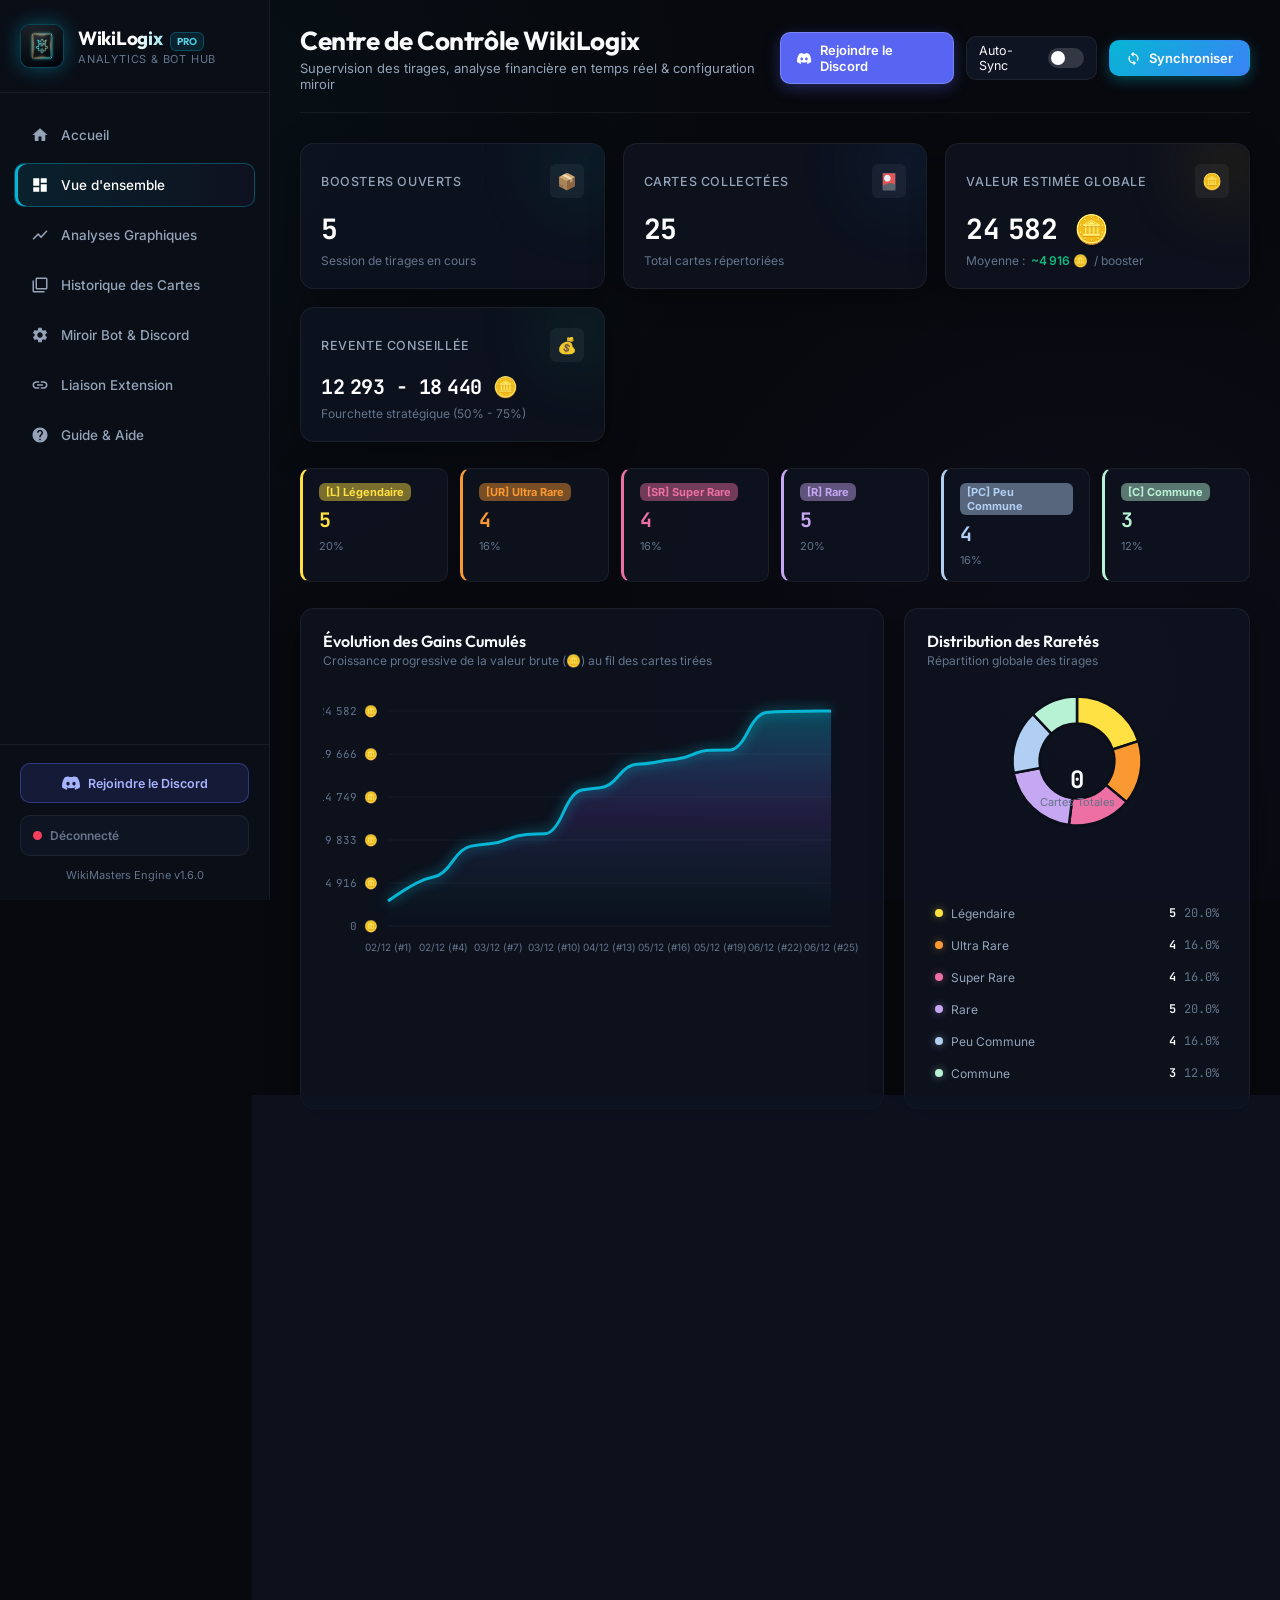
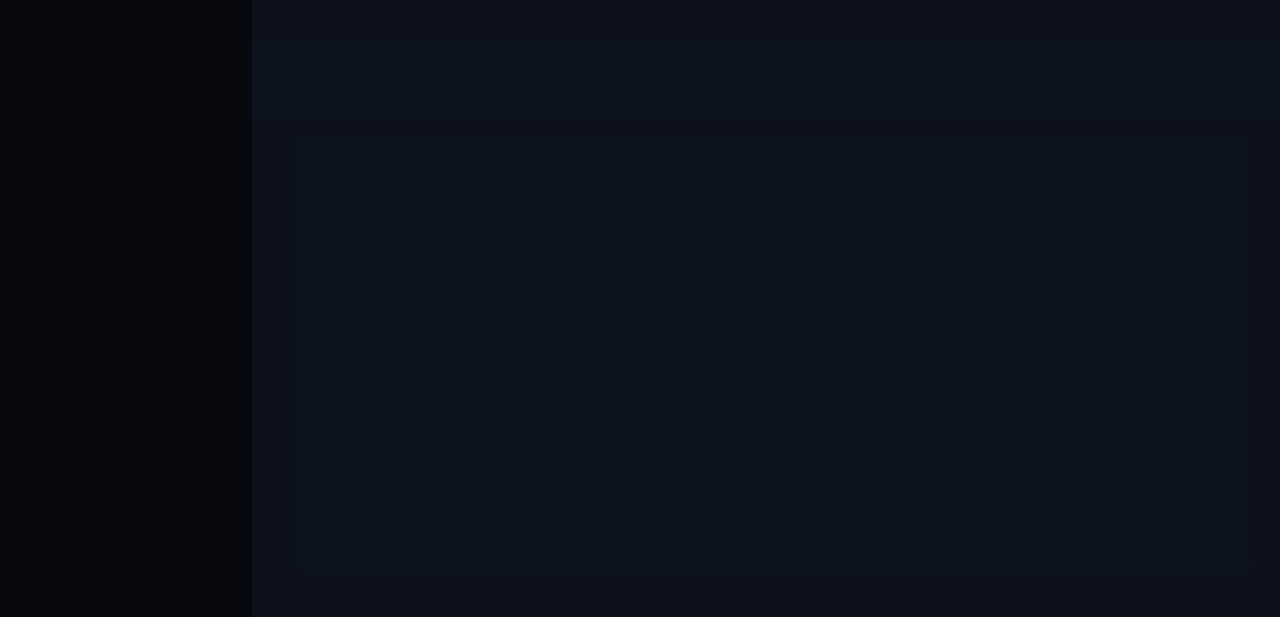
==== commit f0bfc513: "8eme commit" ====
--- a/dashboard/index.html
+++ b/dashboard/index.html
@@ -356,11 +356,11 @@
             </div>
             <!-- SÉLECTEUR DE PÉRIODE (HEURE / JOUR) -->
             <div class="chart-time-selector" id="booster-yield-selector">
-              <button type="button" class="time-tab-btn active" data-view="hourly" id="btn-view-hourly" title="Détail de la journée par heure">
+              <button type="button" class="time-tab-btn" data-view="hourly" id="btn-view-hourly" title="Détail de la journée par heure">
                 <svg width="13" height="13" viewBox="0 0 24 24" fill="none" stroke="currentColor" stroke-width="2" stroke-linecap="round" stroke-linejoin="round"><circle cx="12" cy="12" r="10"></circle><polyline points="12 6 12 12 16 14"></polyline></svg>
                 Aujourd'hui (Par Heure)
               </button>
-              <button type="button" class="time-tab-btn" data-view="daily" id="btn-view-daily" title="Historique global jour par jour">
+              <button type="button" class="time-tab-btn active" data-view="daily" id="btn-view-daily" title="Historique global jour par jour">
                 <svg width="13" height="13" viewBox="0 0 24 24" fill="none" stroke="currentColor" stroke-width="2" stroke-linecap="round" stroke-linejoin="round"><rect x="3" y="4" width="18" height="18" rx="2" ry="2"></rect><line x1="16" y1="2" x2="16" y2="6"></line><line x1="8" y1="2" x2="8" y2="6"></line><line x1="3" y1="10" x2="21" y2="10"></line></svg>
                 Historique (Par Jour)
               </button>
@@ -388,7 +388,7 @@
             </div>
             <div class="yield-session-badge" id="yield-session-info">
               <span class="pulse-dot"></span>
-              <span id="yield-current-view-label">Vue 24h Intra-journalière</span>
+              <span id="yield-current-view-label">Historique Quotidien</span>
             </div>
           </div>
 
@@ -396,6 +396,41 @@
           <div class="canvas-container" style="height: 320px; position: relative;">
             <canvas id="canvas-booster-yield"></canvas>
             <div class="custom-chart-tooltip" id="tooltip-booster-yield"></div>
+          </div>
+        </div>
+
+        <!-- TABLEAU RÉCAPITULATIF QUOTIDIEN DES GAINS ET DU RENDEMENT PAR JOUR -->
+        <div class="chart-card daily-summary-card" style="margin-top: 24px;">
+          <div class="chart-card-header">
+            <div class="chart-title-box">
+              <div style="display: flex; align-items: center; gap: 8px; flex-wrap: wrap;">
+                <h3>Récapitulatif Quotidien des Tirages &amp; Rendements</h3>
+                <span class="badge-pill-neon" style="background: rgba(6, 182, 212, 0.12); color: var(--cyber-cyan); border-color: rgba(6, 182, 212, 0.3);">VUE CALENDAIRE</span>
+              </div>
+              <p>Agrégation par date (JJ/MM/AAAA) des tirages de boosters, de la valeur marchande brute et du rendement net estimé à la revente</p>
+            </div>
+            <div class="daily-summary-stats-badge" id="daily-summary-count-badge">
+              <span id="daily-total-days-count">0 jour(s) enregistré(s)</span>
+            </div>
+          </div>
+
+          <div class="table-card-container" style="margin-top: 14px; border-radius: var(--radius-md); overflow-x: auto;">
+            <table class="custom-table daily-summary-table">
+              <thead>
+                <tr>
+                  <th>Date (JJ/MM/AAAA)</th>
+                  <th>Tirages Réalisés</th>
+                  <th>Valeur Marché Brute</th>
+                  <th>Revente Conseillée (50% - 75%)</th>
+                  <th>Meilleur Drop du Jour</th>
+                  <th>Raretés Obtenues</th>
+                  <th>Action</th>
+                </tr>
+              </thead>
+              <tbody id="daily-summary-table-body">
+                <!-- Rempli dynamiquement par app.js -->
+              </tbody>
+            </table>
           </div>
         </div>
       </section>
@@ -503,14 +538,23 @@
             </div>
           </div>
 
-          <div style="display: flex; align-items: center; gap: 8px;">
-            <span style="font-size: 12px; color: var(--text-muted);">Afficher :</span>
-            <select id="items-per-page-select" class="form-input" style="width: 75px; padding: 6px 8px;">
-              <option value="10">10</option>
-              <option value="25">25</option>
-              <option value="50">50</option>
-              <option value="100">100</option>
-            </select>
+          <div style="display: flex; align-items: center; gap: 14px; flex-wrap: wrap;">
+            <div style="display: flex; align-items: center; gap: 8px;">
+              <span style="font-size: 12px; color: var(--text-muted); white-space: nowrap;">📅 Date :</span>
+              <select id="table-date-filter" class="form-input" style="padding: 6px 10px; min-width: 170px;">
+                <option value="ALL">📅 Toutes les dates (Historique complet)</option>
+              </select>
+            </div>
+
+            <div style="display: flex; align-items: center; gap: 8px;">
+              <span style="font-size: 12px; color: var(--text-muted);">Afficher :</span>
+              <select id="items-per-page-select" class="form-input" style="width: 75px; padding: 6px 8px;">
+                <option value="10">10</option>
+                <option value="25">25</option>
+                <option value="50">50</option>
+                <option value="100">100</option>
+              </select>
+            </div>
           </div>
         </div>
 
--- a/dashboard/styles.css
+++ b/dashboard/styles.css
@@ -2636,3 +2636,112 @@
   0%, 100% { opacity: 1; transform: scale(1); }
   50% { opacity: 0.35; transform: scale(0.85); }
 }
+
+/* ============================================================================
+   TABLEAU RÉCAPITULATIF QUOTIDIEN DES GAINS ET DU RENDEMENT
+   ============================================================================ */
+
+.daily-summary-card {
+  position: relative;
+  overflow: hidden;
+}
+
+.daily-summary-stats-badge {
+  font-family: 'JetBrains Mono', monospace;
+  font-size: 11px;
+  font-weight: 600;
+  color: var(--cyber-cyan);
+  background: rgba(6, 182, 212, 0.1);
+  border: 1px solid rgba(6, 182, 212, 0.3);
+  padding: 4px 10px;
+  border-radius: var(--radius-full);
+}
+
+.daily-summary-table {
+  width: 100%;
+  border-collapse: collapse;
+}
+
+.daily-summary-table th {
+  padding: 12px 14px;
+  font-size: 11.5px;
+  text-transform: uppercase;
+  letter-spacing: 0.6px;
+  color: var(--text-muted);
+  border-bottom: 1px solid var(--border-glass);
+  background: rgba(10, 14, 26, 0.7);
+  white-space: nowrap;
+}
+
+.daily-summary-table td {
+  padding: 12px 14px;
+  border-bottom: 1px solid rgba(255, 255, 255, 0.04);
+  vertical-align: middle;
+}
+
+.daily-summary-table tbody tr {
+  transition: background 0.18s ease;
+}
+
+.daily-summary-table tbody tr:hover {
+  background: rgba(255, 255, 255, 0.025);
+}
+
+.day-badge {
+  font-family: 'Inter', sans-serif;
+  font-size: 10px;
+  font-weight: 700;
+  padding: 2px 7px;
+  border-radius: var(--radius-full);
+  letter-spacing: 0.3px;
+  text-transform: uppercase;
+}
+
+.day-badge.badge-today {
+  background: rgba(16, 185, 129, 0.15);
+  color: var(--cyber-emerald);
+  border: 1px solid rgba(16, 185, 129, 0.35);
+  box-shadow: 0 0 8px rgba(16, 185, 129, 0.25);
+}
+
+.day-badge.badge-yesterday {
+  background: rgba(6, 182, 212, 0.15);
+  color: #38bdf8;
+  border: 1px solid rgba(6, 182, 212, 0.35);
+}
+
+.daily-rarity-pill {
+  font-family: 'JetBrains Mono', monospace;
+  font-size: 10px;
+  font-weight: 700;
+  padding: 2px 5px;
+  border-radius: 4px;
+  display: inline-block;
+  white-space: nowrap;
+}
+
+.btn-filter-day {
+  display: inline-flex;
+  align-items: center;
+  gap: 5px;
+  padding: 5px 11px;
+  font-family: 'Inter', sans-serif;
+  font-size: 11px;
+  font-weight: 600;
+  color: #38bdf8;
+  background: rgba(6, 182, 212, 0.1);
+  border: 1px solid rgba(6, 182, 212, 0.3);
+  border-radius: var(--radius-sm);
+  cursor: pointer;
+  transition: all 0.2s ease;
+  white-space: nowrap;
+}
+
+.btn-filter-day:hover {
+  background: rgba(6, 182, 212, 0.22);
+  border-color: #38bdf8;
+  color: #ffffff;
+  box-shadow: 0 0 10px rgba(6, 182, 212, 0.3);
+  transform: translateY(-1px);
+}
+
